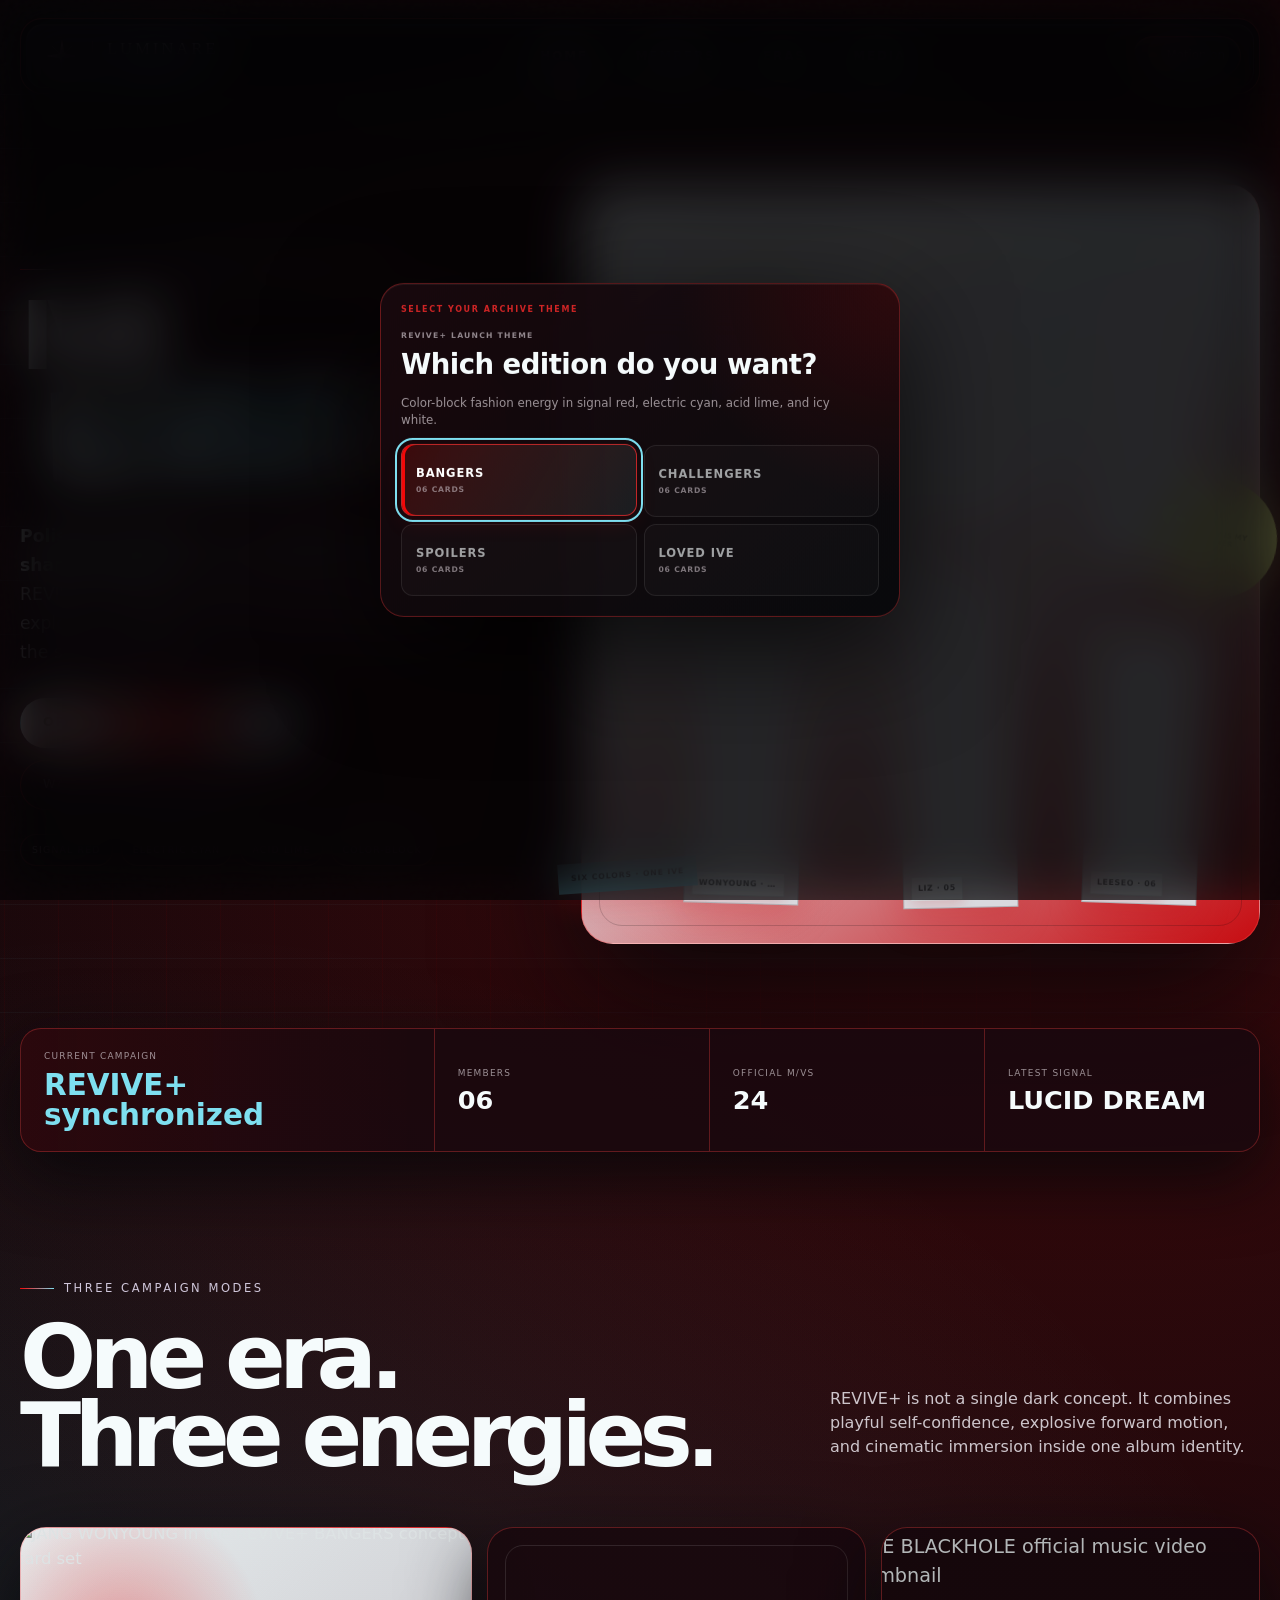
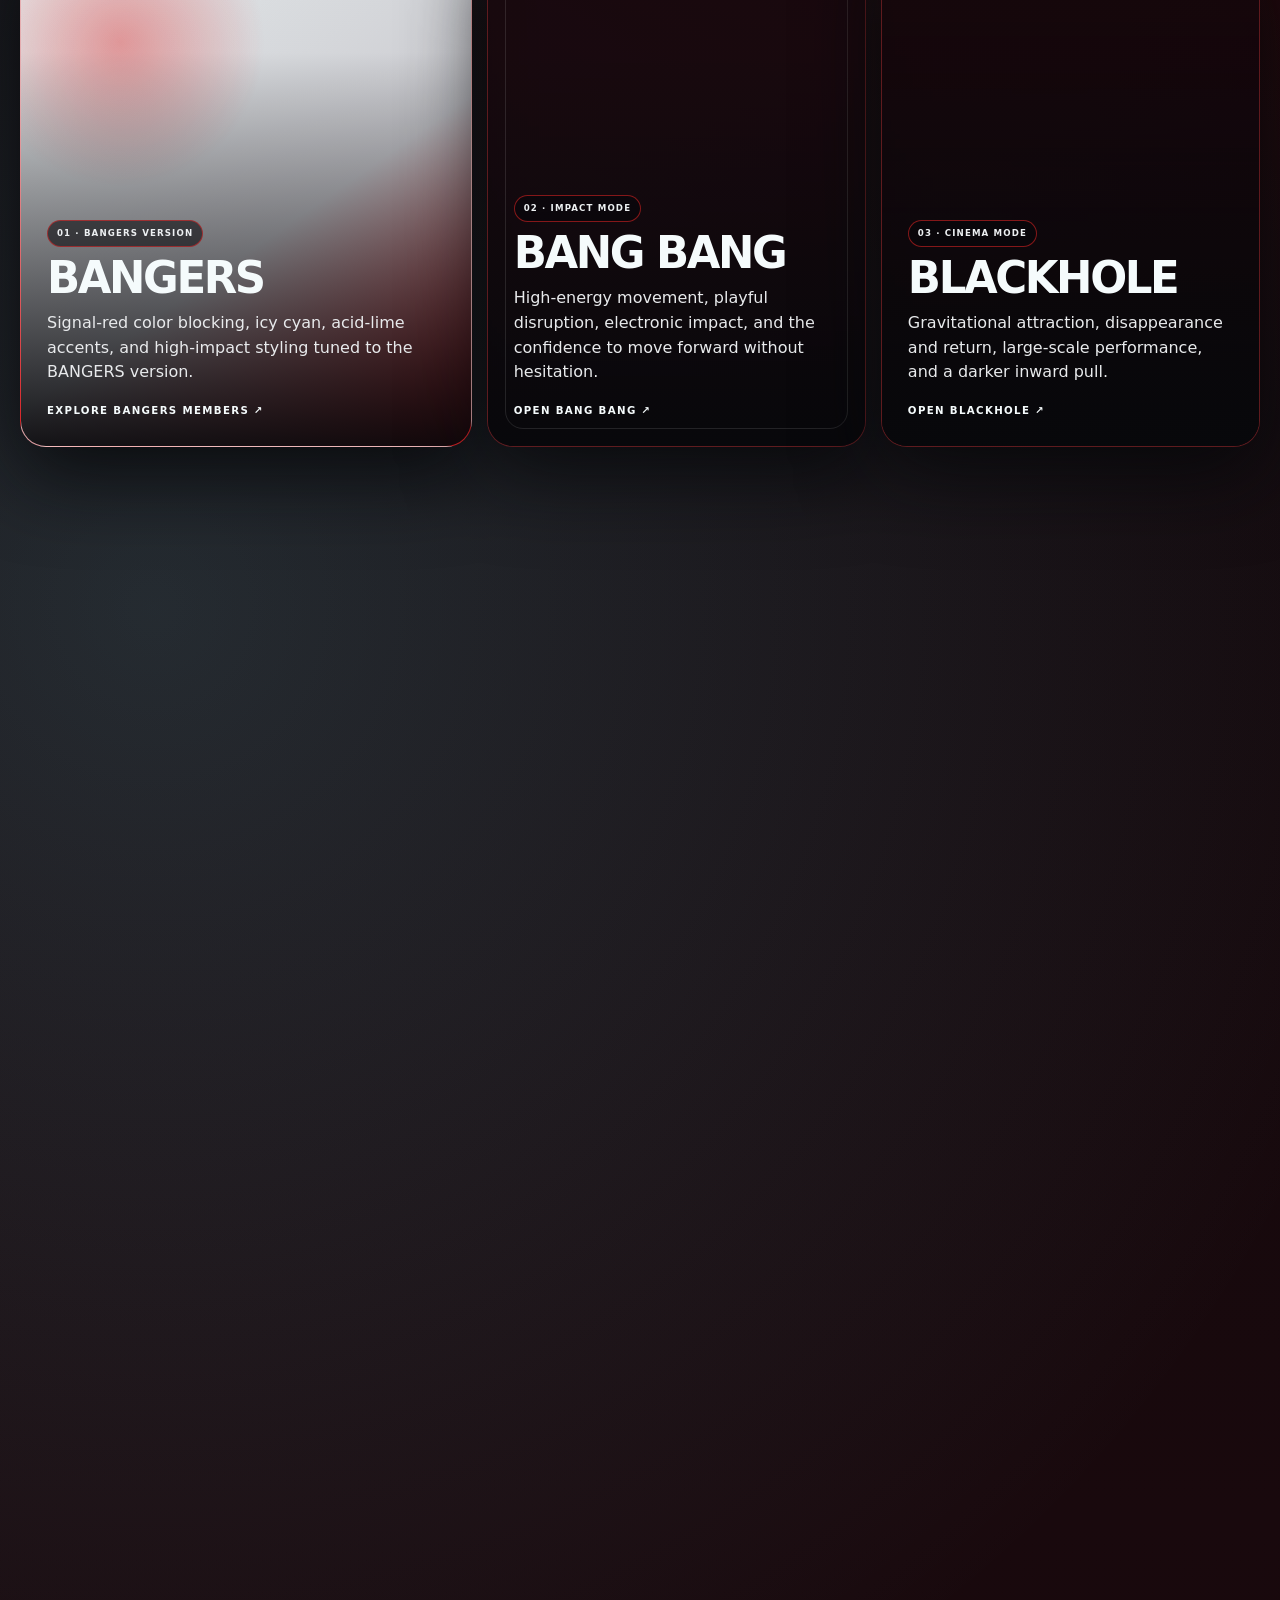
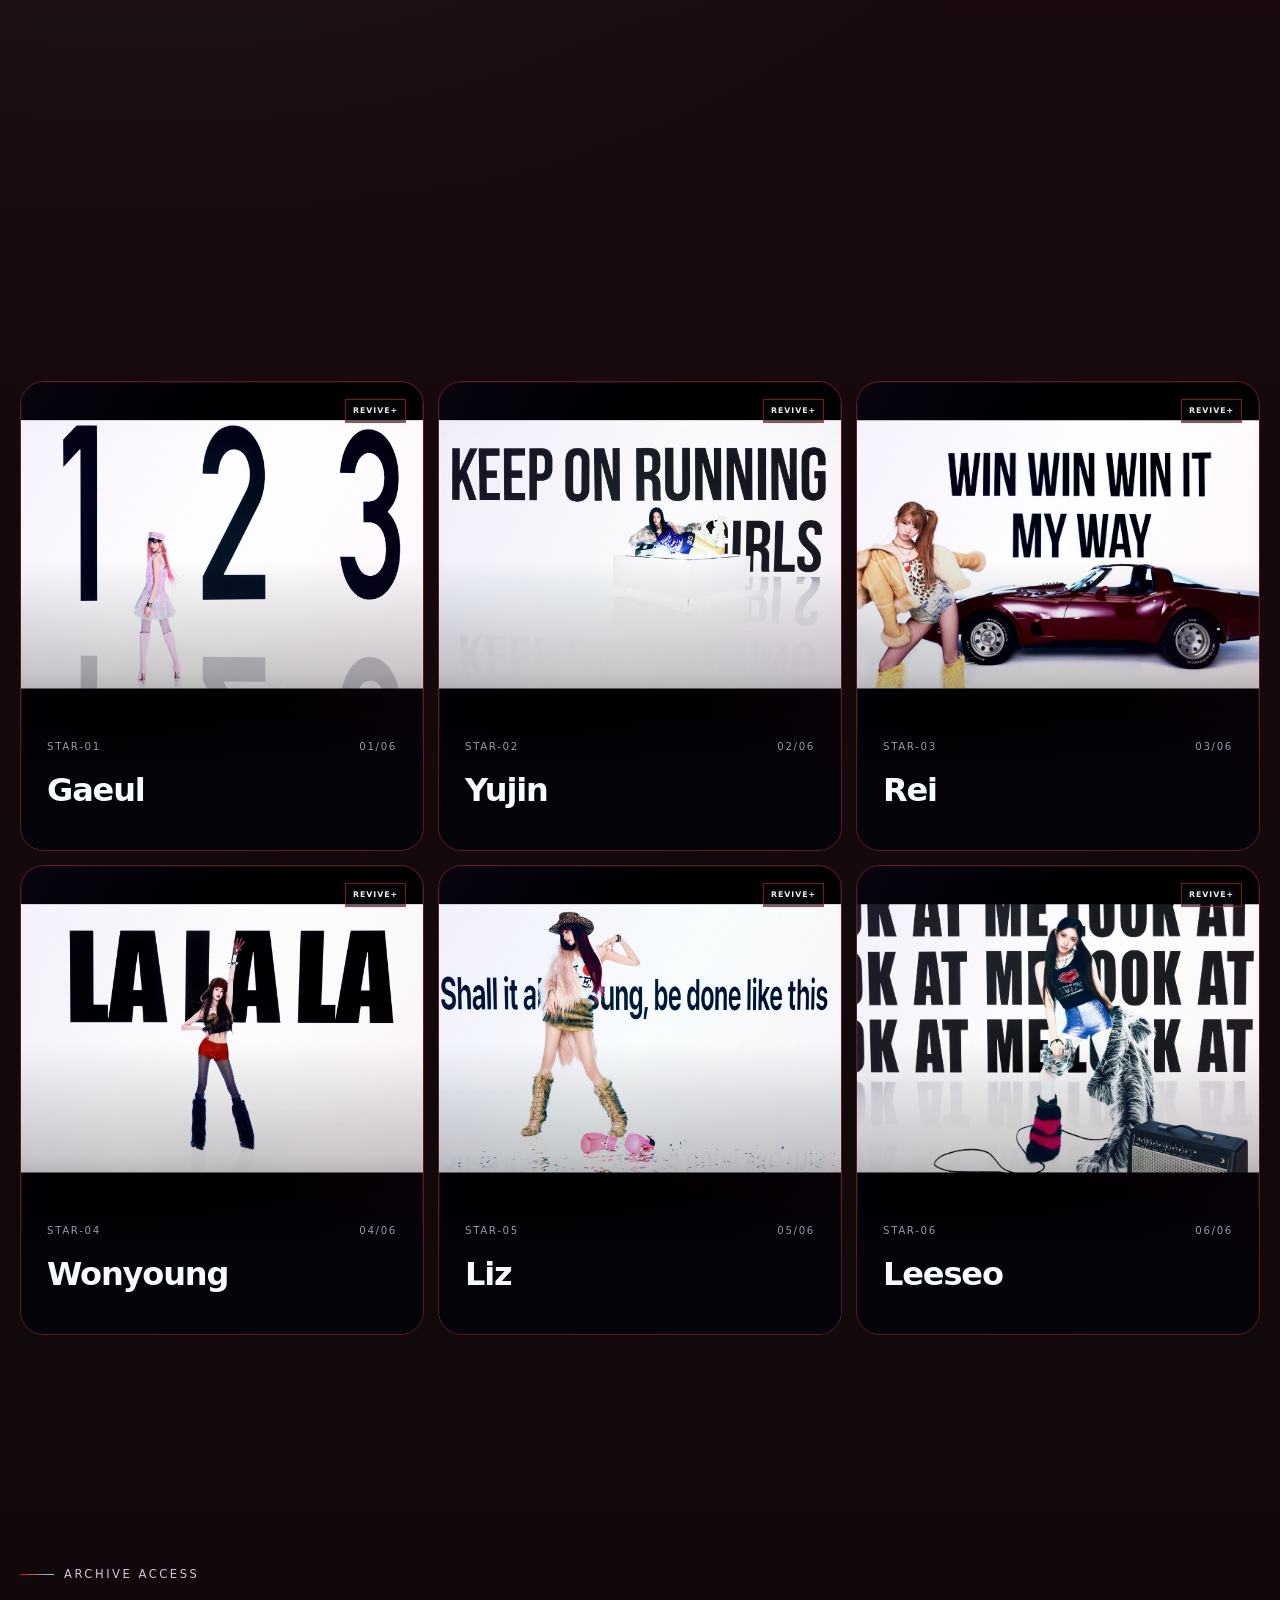
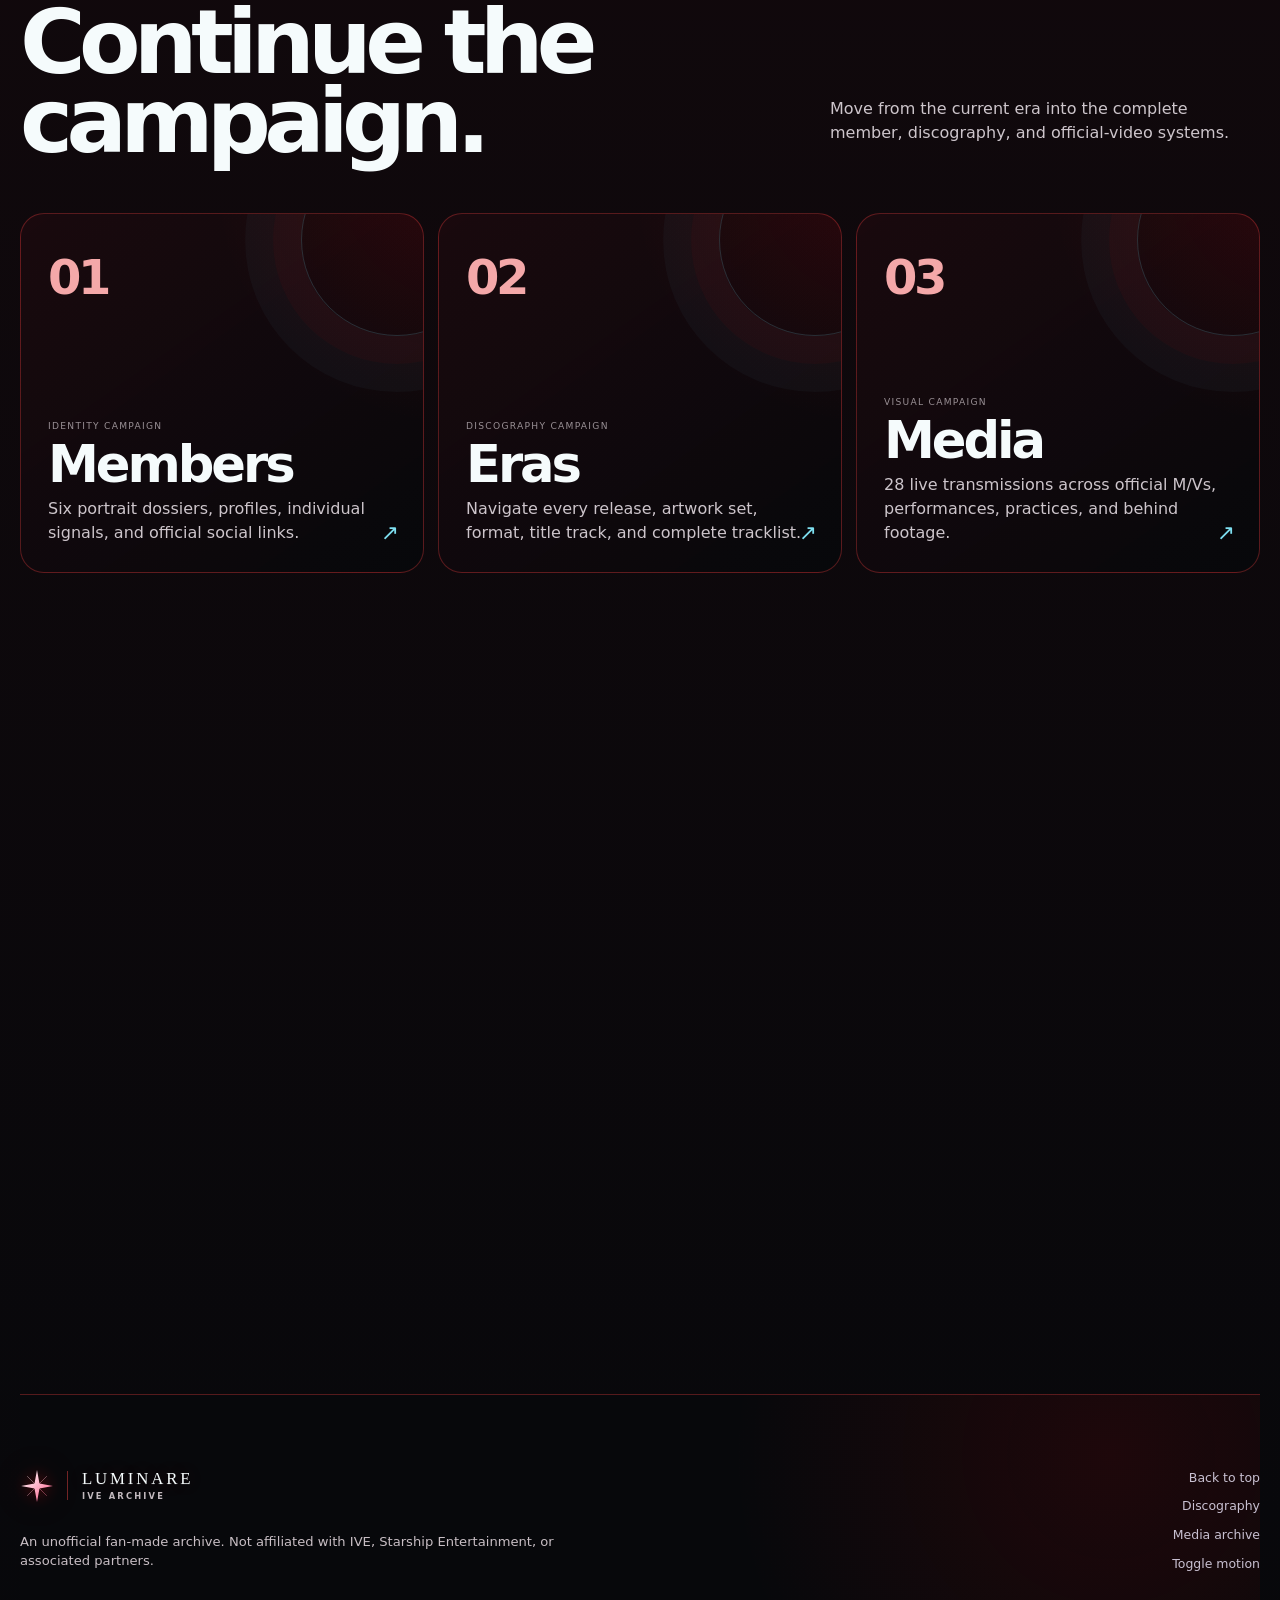
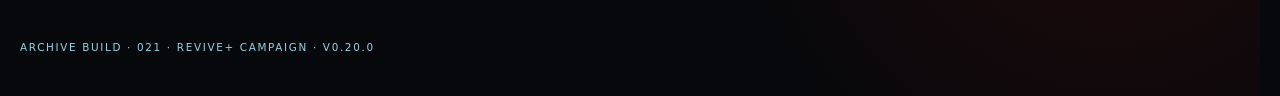
==== index.html @ 0cf473a7 "Align REVIVE+ member cardsets v56" ====
<!doctype html>
<html lang="en" data-page="index">
<head>
  <meta charset="UTF-8" />
  <meta name="viewport" content="width=device-width, initial-scale=1.0" />
  <meta name="description" content="LUMINARE · IVE Archive — a REVIVE+ inspired fan archive for IVE members, eras, discography, and official media." />
  <title>LUMINARE · IVE Archive · REVIVE+</title>
  <link rel="icon" type="image/svg+xml" href="assets/luminare-mark.svg" />
  <script src="album-theme-sync.js?v=coherent-member-cardsets-v56"></script>
  <script>
    (() => {
      const editions = new Set(['bangers', 'challengers', 'spoilers', 'loved-ive']);
      let launchRequired = true;
      try {
        launchRequired = sessionStorage.getItem('ive-cosmic-revive-launch-seen-cover-cards-v4') !== 'true'
|| !editions.has(localStorage.getItem('ive-cosmic-revive-member-set'));
      } catch {
        launchRequired = true;
      }
      if (launchRequired) document.documentElement.dataset.themeLaunchPending = 'true';
    })();
  </script>
  <link rel="stylesheet" href="revive-member-sets.css" />
  <script src="revive-member-sets.js?v=coherent-member-cardsets-v56" defer></script>
  <link rel="preload" as="image" href="assets/revive/member-cards/bangers/gaeul.jpg?v=coherent-member-cardsets-v56" fetchpriority="high" />
  <link rel="preload" as="image" href="assets/revive/member-cards/bangers/yujin.jpg?v=coherent-member-cardsets-v56" fetchpriority="high" />
  <link rel="preload" as="image" href="assets/revive/member-cards/bangers/rei.jpg?v=coherent-member-cardsets-v56" fetchpriority="high" />
  <link rel="preload" as="image" href="assets/revive/member-cards/bangers/wonyoung.jpg?v=coherent-member-cardsets-v56" fetchpriority="high" />
  <link rel="preload" as="image" href="assets/revive/member-cards/bangers/liz.jpg?v=coherent-member-cardsets-v56" fetchpriority="high" />
  <link rel="preload" as="image" href="assets/revive/member-cards/bangers/leeseo.jpg?v=coherent-member-cardsets-v56" fetchpriority="high" />
  <link rel="stylesheet" href="styles.css" />
  <link rel="stylesheet" href="member-cards.css" />
  <link rel="stylesheet" href="home-revive.css" />
  <link rel="stylesheet" href="home-campaign-board-fix.css" />
  <script src="script.js" defer></script>
  <script src="home-revive.js?v=coherent-member-cardsets-v56" defer></script>
  <link rel="stylesheet" href="header-editorial-glass.css" />
  <link rel="stylesheet" href="album-cover-theme.css" />
</head>
<body>
  <a class="skip-link" href="#main">Skip to content</a>
  <div class="noise" aria-hidden="true"></div>
  <div id="starfield" class="starfield" aria-hidden="true"></div>

  <header class="site-header" data-header>
    <a class="brand" href="index.html" aria-label="LUMINARE · IVE Archive home">
        <img class="brand-emblem" src="assets/luminare-mark.svg" alt="" width="34" height="34" />
        <span class="brand-lockup">
<span class="brand-mark">LUMINARE</span>
<span class="brand-sub">IVE Archive</span>
        </span>
      </a>

    <button class="menu-toggle" type="button" aria-expanded="false" aria-controls="site-nav" data-menu-toggle>
      <span></span><span></span>
      <span class="sr-only">Toggle navigation</span>
    </button>

    <nav id="site-nav" class="site-nav" aria-label="Primary navigation" data-nav>
      <a href="index.html" data-route="index">Home</a>
      <a href="members.html" data-route="members">Members</a>
      <a href="eras.html" data-route="eras">Eras</a>
      <a href="media.html" data-route="media">Media</a>
    </nav>

    <button class="motion-toggle" type="button" aria-pressed="false" data-motion-toggle>
      <span class="motion-dot" aria-hidden="true"></span>
      <span data-motion-label>Motion on</span>
    </button>
  </header>

  <main id="main">
    <section class="revive-campaign-hero section-shell" aria-labelledby="hero-title">
      <div class="revive-campaign-copy reveal">
        <p class="eyebrow"><span></span> REVIVE+ · Confidence campaign 2026</p>
        <h1 id="hero-title" class="revive-campaign-title">
          <span class="title-ive">IVE</span>
          <span class="title-revive">REVIVE+</span>
        </h1>
        <p class="revive-campaign-tagline">
          <strong>Polished confidence, six individual voices, one shared identity.</strong> The archive enters a brighter REVIVE+ coordinate where fashion-editorial energy, explosive movement, and cinematic gravity exist in the same campaign.
        </p>
        <div class="revive-campaign-actions">
          <a class="button button-primary" href="eras.html">Open REVIVE+ dossier <span aria-hidden="true">↗</span></a>
          <a class="button button-ghost" href="media.html">Watch current signals</a>
        </div>
        <div class="revive-campaign-tags" aria-label="REVIVE+ visual themes">
          <span>Y2K editorial</span>
          <span>Self-belief</span>
          <span>Six voices</span>
          <span>Me → Us</span>
        </div>
      </div>

      <div class="campaign-board reveal" data-campaign-board aria-label="REVIVE+ six-member campaign board">
        <div class="campaign-grid">
          <figure class="campaign-photo">
            <img src="assets/revive/member-cards/bangers/gaeul.jpg" alt="Gaeul in the REVIVE+ concept-photo set" loading="eager" decoding="async" fetchpriority="high" />
            <figcaption>Gaeul · 01</figcaption>
          </figure>
          <figure class="campaign-photo">
            <img src="assets/revive/member-cards/bangers/yujin.jpg" alt="Yujin in the REVIVE+ concept-photo set" loading="eager" decoding="async" fetchpriority="high" />
            <figcaption>Yujin · 02</figcaption>
          </figure>
          <figure class="campaign-photo">
            <img src="assets/revive/member-cards/bangers/rei.jpg" alt="Rei in the REVIVE+ concept-photo set" loading="eager" decoding="async" fetchpriority="high" />
            <figcaption>Rei · 03</figcaption>
          </figure>
          <figure class="campaign-photo">
            <img src="assets/revive/member-cards/bangers/wonyoung.jpg" alt="Wonyoung in the REVIVE+ concept-photo set" loading="eager" decoding="async" fetchpriority="high" />
            <figcaption>Wonyoung · 04</figcaption>
          </figure>
          <figure class="campaign-photo">
            <img src="assets/revive/member-cards/bangers/liz.jpg" alt="Liz in the REVIVE+ concept-photo set" loading="eager" decoding="async" fetchpriority="high" />
            <figcaption>Liz · 05</figcaption>
          </figure>
          <figure class="campaign-photo">
            <img src="assets/revive/member-cards/bangers/leeseo.jpg" alt="Leeseo in the REVIVE+ concept-photo set" loading="eager" decoding="async" fetchpriority="high" />
            <figcaption>Leeseo · 06</figcaption>
          </figure>
        </div>
        <span class="campaign-sticker campaign-sticker-power">Pretty is my power</span>
        <span class="campaign-sticker campaign-sticker-us">Six colors · One IVE</span>
        <span class="campaign-chrome-ring" aria-hidden="true"></span>
      </div>
    </section>

    <section class="revive-status-strip section-shell reveal" aria-label="Archive status">
      <div class="status-lead">
        <span>Current campaign</span>
        <strong>REVIVE+ synchronized</strong>
      </div>
      <div>
        <span>Members</span>
        <strong>06</strong>
      </div>
      <div>
        <span>Official M/Vs</span>
        <strong data-home-mv-count>24</strong>
      </div>
      <div>
        <span>Latest signal</span>
        <strong data-home-latest-signal>LUCID DREAM</strong>
      </div>
    </section>

    <section class="revive-home-section section-shell" aria-labelledby="concepts-title">
      <div class="revive-section-heading reveal">
        <div>
          <p class="eyebrow"><span></span> Three campaign modes</p>
          <h2 id="concepts-title">One era.<br />Three energies.</h2>
        </div>
        <p>REVIVE+ is not a single dark concept. It combines playful self-confidence, explosive forward motion, and cinematic immersion inside one album identity.</p>
      </div>

      <div class="concept-grid">
        <article class="concept-card concept-campaign reveal">
          <img src="assets/revive/member-cards/bangers/wonyoung.jpg" alt="REVIVE+ fashion-editorial concept portrait" loading="lazy" decoding="async" />
          <div class="concept-copy">
            <span>01 · Main campaign</span>
            <h3>Narcissistic Gurls</h3>
            <p>Glossy Y2K fashion, playful personality, bold accessories, flash photography, and confidence treated as an inner power.</p>
            <a href="members.html">Meet the six signals ↗</a>
          </div>
        </article>

        <article class="concept-card concept-bangers reveal">
          <img
            src="https://i.ytimg.com/vi/9qkpcLK422o/maxresdefault.jpg"
            alt="IVE BANG BANG official music video thumbnail"
            loading="lazy"
            decoding="async"
            data-youtube-thumb="9qkpcLK422o" />
          <div class="concept-copy">
            <span>02 · Impact mode</span>
            <h3>BANG BANG</h3>
            <p>High-energy movement, playful disruption, electronic impact, and the confidence to move forward without hesitation.</p>
            <a href="media.html">Open BANG BANG ↗</a>
          </div>
        </article>

        <article class="concept-card concept-blackhole reveal">
          <img
            src="https://i.ytimg.com/vi/1Lmy7qwmSMc/maxresdefault.jpg"
            alt="IVE BLACKHOLE official music video thumbnail"
            loading="lazy"
            decoding="async"
            data-youtube-thumb="1Lmy7qwmSMc" />
          <div class="concept-copy">
            <span>03 · Cinema mode</span>
            <h3>BLACKHOLE</h3>
            <p>Gravitational attraction, disappearance and return, large-scale performance, and a darker inward pull.</p>
            <a href="media.html">Open BLACKHOLE ↗</a>
          </div>
        </article>
      </div>
    </section>

    <section class="revive-home-section section-shell" aria-labelledby="story-title">
      <article class="revive-story reveal">
        <div class="revive-story-visual" aria-hidden="true">
          <span class="story-word story-word-me">ME</span>
          <span class="story-arrow"></span>
          <span class="story-word story-word-us">US</span>
        </div>
        <div class="revive-story-copy">
          <p class="eyebrow compact"><span></span> Album narrative</p>
          <h2 id="story-title">Confidence<br />becomes connection.</h2>
          <p>IVE’s signature self-belief remains the center of the archive, but REVIVE+ expands the frame. Six distinct members keep their individual color while the album shifts from personal identity toward collective momentum.</p>
          <div class="revive-story-points">
            <div><span>Core</span><strong>Self-confidence</strong></div>
            <div><span>Expansion</span><strong>Individual voices</strong></div>
            <div><span>Destination</span><strong>One shared IVE</strong></div>
          </div>
        </div>
      </article>
    </section>

    <section class="revive-home-section revive-members section-shell" aria-labelledby="members-title">
      <div class="revive-section-heading reveal">
        <div>
          <p class="eyebrow"><span></span> Six campaign identities</p>
          <h2 id="members-title">Different colors.<br />Same confidence.</h2>
        </div>
        <div class="section-side">
          <p>Each member carries a distinct tone inside the campaign, from styling and performance energy to solo-track identity.</p>
          <a class="text-link" href="members.html">Open member dossiers ↗</a>
        </div>
      </div>
      <div class="member-grid" data-member-grid></div>
    </section>

    <section class="revive-home-section revive-portals section-shell" aria-labelledby="portals-title">
      <div class="revive-section-heading reveal">
        <div>
          <p class="eyebrow"><span></span> Archive access</p>
          <h2 id="portals-title">Continue the campaign.</h2>
        </div>
        <p>Move from the current era into the complete member, discography, and official-video systems.</p>
      </div>

      <div class="revive-portal-grid">
        <a class="revive-portal-card reveal" href="members.html">
          <span class="revive-portal-number">01</span>
          <span class="revive-portal-label">Identity campaign</span>
          <h3>Members</h3>
          <p>Six portrait dossiers, profiles, individual signals, and official social links.</p>
          <span class="revive-portal-arrow" aria-hidden="true">↗</span>
        </a>

        <a class="revive-portal-card reveal" href="eras.html">
          <span class="revive-portal-number">02</span>
          <span class="revive-portal-label">Discography campaign</span>
          <h3>Eras</h3>
          <p>Navigate every release, artwork set, format, title track, and complete tracklist.</p>
          <span class="revive-portal-arrow" aria-hidden="true">↗</span>
        </a>

        <a class="revive-portal-card reveal" href="media.html">
          <span class="revive-portal-number">03</span>
          <span class="revive-portal-label">Visual campaign</span>
          <h3>Media</h3>
          <p><span data-home-media-count>28</span> live transmissions across official M/Vs, performances, practices, and behind footage.</p>
          <span class="revive-portal-arrow" aria-hidden="true">↗</span>
        </a>
      </div>
    </section>

    <section class="revive-closing section-shell reveal" aria-labelledby="closing-title">
      <p>REVIVE+ protocol · confidence is individual, impact is collective</p>
      <h2 id="closing-title">Six voices move forward<br /><span>as one IVE.</span></h2>
      <a class="button button-primary" href="eras.html">Enter the full archive</a>
    </section>
  </main>

  <footer class="site-footer section-shell">
    <div>
      <a class="brand footer-brand" href="index.html" aria-label="LUMINARE · IVE Archive home">
        <img class="brand-emblem" src="assets/luminare-mark.svg" alt="" width="34" height="34" />
        <span class="brand-lockup">
<span class="brand-mark">LUMINARE</span>
<span class="brand-sub">IVE Archive</span>
        </span>
      </a>
      <p>An unofficial fan-made archive. Not affiliated with IVE, Starship Entertainment, or associated partners.</p>
    </div>
    <div class="footer-links">
      <a href="#main">Back to top</a>
      <a href="eras.html">Discography</a>
      <a href="media.html">Media archive</a>
      <button type="button" data-motion-toggle-footer>Toggle motion</button>
    </div>
    <p class="footer-code">Archive build · 021 · REVIVE+ campaign · v0.20.0</p>
  </footer>
</body>
</html>
---- revive-member-sets.css ----
/* REVIVE+ multi-set member-card selector and album-version themes. */

html[data-member-set="bangers"] {
  --set-bg: #08070b;
  --set-bg-soft: #18090f;
  --set-panel: rgba(18, 9, 14, .82);
  --set-panel-strong: rgba(25, 9, 15, .95);
  --set-paper: #f4fcfe;
  --set-muted: #c9bdc8;
  --set-ink: #08070b;
  --set-accent: #fd0100;
  --set-accent-2: #79e5fd;
  --set-accent-3: #e5f183;
  --set-line: rgba(253, 1, 0, .24);
  --set-glow-a: rgba(253, 1, 0, .25);
  --set-glow-b: rgba(121, 229, 253, .16);
  --set-board-a: #f4fcfe;
  --set-board-b: #ded8eb;
  --set-board-c: #ca0009;
}

html[data-member-set="challengers"] {
  --set-bg: #07090a;
  --set-bg-soft: #071710;
  --set-panel: rgba(7, 18, 13, .82);
  --set-panel-strong: rgba(7, 24, 16, .95);
  --set-paper: #ecf7eb;
  --set-muted: #9fbdb1;
  --set-ink: #050806;
  --set-accent: #10e68a;
  --set-accent-2: #c7e3d9;
  --set-accent-3: #5db08f;
  --set-line: rgba(16, 230, 138, .24);
  --set-glow-a: rgba(16, 230, 138, .27);
  --set-glow-b: rgba(199, 227, 217, .12);
  --set-board-a: #ecf7eb;
  --set-board-b: #97c1b5;
  --set-board-c: #175c46;
}

html[data-member-set="spoilers"] {
  --set-bg: #090d14;
  --set-bg-soft: #111b28;
  --set-panel: rgba(11, 20, 31, .82);
  --set-panel-strong: rgba(12, 27, 43, .95);
  --set-paper: #e7eef1;
  --set-muted: #a5b5bd;
  --set-ink: #08111d;
  --set-accent: #3071b6;
  --set-accent-2: #9cd0db;
  --set-accent-3: #e7ef19;
  --set-line: rgba(48, 113, 182, .26);
  --set-glow-a: rgba(48, 113, 182, .25);
  --set-glow-b: rgba(156, 208, 219, .16);
  --set-board-a: #e7eef1;
  --set-board-b: #9cd0db;
  --set-board-c: #3071b6;
}

html[data-member-set="loved-ive"] {
  --set-bg: #0b1220;
  --set-bg-soft: #102742;
  --set-panel: rgba(11, 29, 48, .82);
  --set-panel-strong: rgba(10, 38, 64, .95);
  --set-paper: #f3f1ed;
  --set-muted: #a9bdcf;
  --set-ink: #09111c;
  --set-accent: #72aacc;
  --set-accent-2: #a3bdcf;
  --set-accent-3: #ccc3bb;
  --set-line: rgba(114, 170, 204, .26);
  --set-glow-a: rgba(38, 105, 163, .25);
  --set-glow-b: rgba(204, 195, 187, .13);
  --set-board-a: #e9eef1;
  --set-board-b: #a3bdcf;
  --set-board-c: #0a355e;
}

html[data-member-set] {
  --bg: var(--set-bg);
  --bg-soft: var(--set-bg-soft);
  --panel: var(--set-panel);
  --panel-strong: var(--set-panel-strong);
  --line: var(--set-line);
  --line-strong: color-mix(in srgb, var(--set-accent) 45%, transparent);
  --text: var(--set-paper);
  --muted: var(--set-muted);
  --violet: var(--set-accent);
  --pink: var(--set-accent-2);
  --blue: var(--set-accent-3);
  --success: var(--set-accent-3);
  background: var(--set-bg);
}

html[data-member-set] body {
  background:
    radial-gradient(circle at 84% 8%, var(--set-glow-a), transparent 25%),
    radial-gradient(circle at 12% 34%, var(--set-glow-b), transparent 29%),
    linear-gradient(180deg, var(--set-bg) 0%, var(--set-bg-soft) 48%, var(--set-bg) 100%);
}

html[data-member-set] ::selection {
  color: var(--set-ink);
  background: var(--set-accent);
}

html[data-member-set] .star {
  background: color-mix(in srgb, var(--set-accent) 42%, white);
}

html[data-member-set] .site-header {
  border-color: color-mix(in srgb, var(--set-accent) 20%, rgba(255,255,255,.08));
  background: color-mix(in srgb, var(--set-bg) 82%, transparent);
  box-shadow: 0 18px 68px color-mix(in srgb, var(--set-bg) 72%, transparent);
}

html[data-member-set] .site-nav a::after,
html[data-member-set] .eyebrow span:first-child {
  background: linear-gradient(90deg, var(--set-accent), var(--set-accent-2));
}

html[data-member-set] .motion-dot {
  background: var(--set-accent);
  box-shadow: 0 0 16px color-mix(in srgb, var(--set-accent) 72%, transparent);
}

html[data-member-set] .button-primary {
  color: var(--set-ink);
  background: linear-gradient(112deg, var(--set-paper), var(--set-accent) 54%, var(--set-accent-2));
  box-shadow: 0 15px 42px color-mix(in srgb, var(--set-accent) 22%, transparent);
}

html[data-member-set] .button-ghost,
html[data-member-set] .text-link {
  border-color: color-mix(in srgb, var(--set-accent) 34%, rgba(255,255,255,.1));
}

html[data-member-set] .member-card {
  border-color: color-mix(in srgb, var(--set-accent) 20%, rgba(255,255,255,.07));
  background:
    radial-gradient(circle at 76% 8%, color-mix(in srgb, var(--set-accent) 10%, transparent), transparent 34%),
    var(--set-panel);
}

html[data-member-set] .member-card:hover,
html[data-member-set] .member-card:focus-within {
  border-color: color-mix(in srgb, var(--set-accent) 54%, white 8%);
  box-shadow: 0 24px 70px color-mix(in srgb, var(--set-accent) 12%, rgba(0,0,0,.45));
}

.member-set-switcher {
  --member-set-accent: var(--set-accent, #ff8fc7);
  --member-set-secondary: var(--set-accent-2, #ffd3e7);
  position: relative;
  z-index: 3;
  display: grid;
  grid-template-columns: minmax(170px, .55fr) minmax(0, 1.45fr);
  gap: 10px 22px;
  align-items: center;
  margin: -20px 0 30px;
  padding: 18px 20px;
  overflow: hidden;
  border: 1px solid color-mix(in srgb, var(--member-set-accent) 25%, rgba(255,255,255,.08));
  border-radius: 20px;
  background:
    radial-gradient(circle at 8% 0%, color-mix(in srgb, var(--member-set-accent) 20%, transparent), transparent 36%),
    radial-gradient(circle at 94% 100%, color-mix(in srgb, var(--member-set-secondary) 10%, transparent), transparent 34%),
    color-mix(in srgb, var(--set-bg) 76%, transparent);
  box-shadow: 0 20px 60px rgba(0, 0, 0, .22);
  backdrop-filter: blur(18px) saturate(1.15);
}

.member-set-switcher::after {
  content: "04 THEMES · 24 CARDS";
  position: absolute;
  right: 16px;
  bottom: 10px;
  color: color-mix(in srgb, var(--member-set-accent) 25%, rgba(255,255,255,.18));
  font-size: .5rem;
  font-weight: 800;
  letter-spacing: .15em;
  pointer-events: none;
}

.member-set-switcher-copy {
  min-width: 0;
  display: flex;
  flex-direction: column;
  gap: 6px;
}

.member-set-switcher-copy > span {
  color: color-mix(in srgb, var(--set-muted) 70%, transparent);
  font-size: .52rem;
  font-weight: 750;
  letter-spacing: .16em;
  text-transform: uppercase;
}

.member-set-switcher-copy > strong {
  color: var(--set-paper, white);
  font-size: clamp(1rem, 2vw, 1.38rem);
  line-height: 1;
  letter-spacing: -.025em;
}

.member-set-options {
  min-width: 0;
  display: grid;
  grid-template-columns: repeat(4, minmax(0, 1fr));
  gap: 7px;
}

.member-set-options button {
  position: relative;
  min-width: 0;
  min-height: 38px;
  padding: 8px 9px 8px 24px;
  overflow: hidden;
  border: 1px solid rgba(255, 255, 255, .13);
  border-radius: 999px;
  color: color-mix(in srgb, var(--set-paper) 66%, transparent);
  background: rgba(255, 255, 255, .035);
  font: inherit;
  font-size: clamp(.48rem, .68vw, .58rem);
  font-weight: 800;
  letter-spacing: .09em;
  text-overflow: ellipsis;
  white-space: nowrap;
  cursor: pointer;
  transition: border-color .2s ease, color .2s ease, background .2s ease, transform .2s ease, box-shadow .2s ease;
}

.member-set-options button::before {
  content: "";
  position: absolute;
  left: 10px;
  top: 50%;
  width: 7px;
  height: 7px;
  border-radius: 50%;
  transform: translateY(-50%);
  background: var(--option-a, #ff8fc7);
  box-shadow: 0 0 10px color-mix(in srgb, var(--option-a, #ff8fc7) 65%, transparent);
}

.member-set-options button[data-member-set="bangers"] { --option-a: #fd0100; --option-b: #79e5fd; }
.member-set-options button[data-member-set="challengers"] { --option-a: #10e68a; --option-b: #c7e3d9; }
.member-set-options button[data-member-set="spoilers"] { --option-a: #3071b6; --option-b: #9cd0db; }
.member-set-options button[data-member-set="loved-ive"] { --option-a: #72aacc; --option-b: #a3bdcf; }

.member-set-options button:hover,
.member-set-options button:focus-visible {
  border-color: color-mix(in srgb, var(--option-a) 62%, white 10%);
  color: white;
  transform: translateY(-1px);
}

.member-set-options button[aria-pressed="true"] {
  border-color: color-mix(in srgb, var(--option-a) 64%, white 16%);
  color: var(--set-ink, #130a11);
  background: linear-gradient(112deg, var(--set-paper, #fff7fb), var(--option-a) 62%, var(--option-b));
  box-shadow: 0 8px 24px color-mix(in srgb, var(--option-a) 27%, transparent);
}

.member-set-options button[aria-pressed="true"]::before {
  background: var(--set-ink, #130a11);
  box-shadow: none;
}

.member-set-switcher > p {
  grid-column: 2;
  min-width: 0;
  margin: 0 90px 0 2px;
  color: color-mix(in srgb, var(--set-muted) 72%, transparent);
  font-size: .68rem;
  line-height: 1.45;
}

.member-card .member-art,
html[data-page="members"] .dossier-panel .dossier-visual::before {
  transition: background-image .2s linear, filter .3s ease, opacity .3s ease;
}

html[data-page="index"][data-member-set] {
  --rv-ink: var(--set-ink);
  --rv-paper: var(--set-paper);
  --rv-pink: var(--set-accent);
  --rv-hot: var(--set-accent);
  --rv-lilac: var(--set-accent-2);
  --rv-cyan: var(--set-accent-3);
  --rv-yellow: var(--set-accent-2);
  --rv-chrome: color-mix(in srgb, var(--set-paper) 84%, var(--set-accent));
  --rv-line: var(--set-line);
  background: var(--set-bg);
}

html[data-page="index"][data-member-set] body {
  background:
    radial-gradient(circle at 86% 8%, var(--set-glow-a), transparent 22%),
    radial-gradient(circle at 12% 31%, var(--set-glow-b), transparent 25%),
    linear-gradient(180deg, var(--set-bg) 0%, var(--set-bg-soft) 44%, var(--set-bg) 100%);
}

html[data-page="index"][data-member-set] .revive-campaign-hero::before {
  background:
    radial-gradient(circle at 75% 44%, var(--set-glow-a), transparent 19%),
    radial-gradient(circle at 72% 38%, var(--set-glow-b), transparent 32%),
    linear-gradient(90deg, rgba(255,255,255,.025) 1px, transparent 1px),
    linear-gradient(rgba(255,255,255,.025) 1px, transparent 1px);
  background-size: auto, auto, 54px 54px, 54px 54px;
}

html[data-page="index"][data-member-set] .revive-campaign-title .title-revive {
  color: var(--set-ink);
  background: linear-gradient(105deg, var(--set-paper), color-mix(in srgb, var(--set-accent) 72%, white) 52%, var(--set-accent-2));
  box-shadow: 9px 9px 0 color-mix(in srgb, var(--set-accent) 25%, transparent);
}

html[data-page="index"][data-member-set] .revive-campaign-actions .button-primary,
html[data-page="index"][data-member-set] .revive-closing .button-primary {
  color: var(--set-ink);
  background: linear-gradient(112deg, var(--set-paper), var(--set-accent) 52%, var(--set-accent-2));
  box-shadow: 0 16px 44px color-mix(in srgb, var(--set-accent) 22%, transparent);
}

html[data-page="index"][data-member-set] .campaign-board {
  border-color: color-mix(in srgb, var(--set-accent) 26%, white 8%);
  background:
    radial-gradient(circle at 77% 18%, color-mix(in srgb, var(--set-accent-3) 34%, transparent), transparent 20%),
    radial-gradient(circle at 18% 78%, color-mix(in srgb, var(--set-accent) 32%, transparent), transparent 24%),
    linear-gradient(145deg, var(--set-board-a) 0%, var(--set-board-b) 48%, var(--set-board-c) 100%);
  box-shadow: 0 48px 130px color-mix(in srgb, var(--set-accent) 12%, rgba(0,0,0,.56));
}

html[data-page="index"][data-member-set] .campaign-board::after {
  content: attr(data-theme-label);
}

html[data-page="index"][data-member-set] .campaign-photo {
  border-color: color-mix(in srgb, var(--set-ink) 20%, transparent);
  background: color-mix(in srgb, var(--set-board-a) 78%, var(--set-board-b));
  box-shadow: 0 15px 34px color-mix(in srgb, var(--set-ink) 20%, transparent);
}

html[data-page="index"][data-member-set] .campaign-photo figcaption {
  color: var(--set-ink);
  background: color-mix(in srgb, var(--set-paper) 88%, transparent);
}

html[data-page="index"][data-member-set] .campaign-sticker {
  border-color: color-mix(in srgb, var(--set-accent) 45%, white 18%);
  box-shadow: 0 10px 28px color-mix(in srgb, var(--set-accent) 15%, transparent);
}

html[data-page="index"][data-member-set] .revive-status-strip,
html[data-page="index"][data-member-set] .revive-story,
html[data-page="index"][data-member-set] .concept-card,
html[data-page="index"][data-member-set] .revive-portal-card,
html[data-page="index"][data-member-set] .revive-closing {
  border-color: color-mix(in srgb, var(--set-accent) 18%, rgba(255,255,255,.08));
}

html[data-page="index"][data-member-set] .revive-status-strip,
html[data-page="index"][data-member-set] .revive-story,
html[data-page="index"][data-member-set] .revive-portal-card {
  background:
    radial-gradient(circle at 100% 0%, color-mix(in srgb, var(--set-accent) 8%, transparent), transparent 35%),
    color-mix(in srgb, var(--set-panel) 82%, transparent);
}

html[data-page="index"][data-member-set] .revive-portal-card:hover,
html[data-page="index"][data-member-set] .revive-portal-card:focus-visible {
  border-color: color-mix(in srgb, var(--set-accent) 50%, white 8%);
  box-shadow: 0 24px 64px color-mix(in srgb, var(--set-accent) 11%, rgba(0,0,0,.4));
}

html[data-page="members"] .member-set-switcher {
  margin-top: -18px;
}

html[data-page="members"] .section-heading > p strong {
  color: var(--set-paper, white);
  font-weight: 750;
}

html[data-page="members"][data-member-set] .dossier-panel {
  border-color: color-mix(in srgb, var(--set-accent) 21%, rgba(255,255,255,.07));
  background:
    radial-gradient(circle at 38% 34%, color-mix(in srgb, var(--set-accent) 12%, transparent), transparent 34%),
    linear-gradient(145deg, var(--set-panel-strong), color-mix(in srgb, var(--set-bg) 96%, black));
}

html[data-page="members"][data-member-set] .dossier-panel .dossier-visual {
  background:
    radial-gradient(circle at 46% 25%, color-mix(in srgb, var(--set-accent) 18%, transparent), transparent 38%),
    linear-gradient(180deg, var(--set-panel-strong), var(--set-bg));
  box-shadow:
    0 28px 72px rgba(0, 0, 0, .38),
    inset 0 0 0 1px color-mix(in srgb, var(--set-accent) 12%, rgba(255,255,255,.04));
}

html[data-page="members"][data-member-set] .dossier-panel .dossier-visual::before {
  background-color: var(--set-bg);
  box-shadow:
    0 22px 50px rgba(0, 0, 0, .34),
    0 0 38px color-mix(in srgb, var(--set-accent) 12%, transparent);
}

html[data-page="members"][data-member-set] .dossier-panel .dossier-visual::after {
  background:
    linear-gradient(180deg, transparent 58%, color-mix(in srgb, var(--set-bg) 10%, transparent) 72%, color-mix(in srgb, var(--set-bg) 78%, transparent) 100%),
    linear-gradient(120deg, rgba(255, 255, 255, .025), transparent 45%, color-mix(in srgb, var(--set-accent) 8%, transparent));
}

html[data-page="members"][data-member-set] .dossier-panel .dossier-visual > span::before {
  background: linear-gradient(90deg, var(--set-accent), transparent);
}

html[data-page="members"][data-member-set] .dossier-panel .dossier-copy {
  background:
    linear-gradient(90deg, color-mix(in srgb, var(--set-bg) 96%, transparent), color-mix(in srgb, var(--set-panel) 82%, transparent) 32%, color-mix(in srgb, var(--set-bg) 24%, transparent) 100%);
}

html[data-page="members"][data-member-set] .dossier-button[aria-pressed="true"] {
  border-color: color-mix(in srgb, var(--set-accent) 48%, white 8%);
  background: linear-gradient(112deg, color-mix(in srgb, var(--set-accent) 16%, transparent), rgba(255,255,255,.04));
  box-shadow: 0 12px 34px color-mix(in srgb, var(--set-accent) 11%, transparent);
}

@media (max-width: 900px) {
  .member-set-switcher {
    grid-template-columns: 1fr;
    gap: 12px;
    margin-top: -8px;
  }

  .member-set-switcher > p {
    grid-column: 1;
    margin-right: 92px;
  }
}

@media (max-width: 760px) {
  html[data-page="members"][data-member-set] .dossier-panel .dossier-copy {
    background: linear-gradient(180deg, color-mix(in srgb, var(--set-bg) 97%, transparent), color-mix(in srgb, var(--set-panel) 84%, transparent));
  }
}

@media (max-width: 640px) {
  .member-set-switcher {
    padding: 16px;
    border-radius: 17px;
  }

  .member-set-options {
    grid-template-columns: repeat(2, minmax(0, 1fr));
  }

  .member-set-options button {
    min-height: 36px;
    font-size: .5rem;
  }

  .member-set-switcher > p {
    margin-right: 0;
    padding-right: 0;
  }

  .member-set-switcher::after {
    display: none;
  }
}

/* SWITCHER REDESIGN v0.12.0 START */
.member-set-switcher.member-set-switcher-top {
  width: min(calc(100% - 32px), 1280px) !important;
  margin: 10px auto 0 !important;
  grid-template-columns: minmax(150px, .46fr) minmax(430px, 1.45fr) minmax(210px, .7fr);
  gap: 12px;
  align-items: center;
  padding: 9px 11px;
  border-color: color-mix(in srgb, var(--member-set-accent) 17%, rgba(255,255,255,.08));
  border-radius: 16px;
  background: linear-gradient(112deg, color-mix(in srgb, var(--set-bg) 89%, transparent), color-mix(in srgb, var(--set-panel) 86%, transparent));
  box-shadow: 0 10px 30px rgba(0, 0, 0, .18), inset 0 1px 0 rgba(255, 255, 255, .025);
  backdrop-filter: blur(20px) saturate(1.08);
}
.member-set-switcher.member-set-switcher-top::before {
  content: "";
  position: absolute;
  left: 0;
  top: 13px;
  bottom: 13px;
  width: 2px;
  border-radius: 999px;
  background: linear-gradient(180deg, var(--member-set-accent), var(--member-set-secondary));
  box-shadow: 0 0 18px color-mix(in srgb, var(--member-set-accent) 30%, transparent);
}
.member-set-switcher.member-set-switcher-top::after { display: none; }
.member-set-switcher.member-set-switcher-top .member-set-switcher-copy { gap: 2px; padding-left: 10px; }
.member-set-switcher.member-set-switcher-top .member-set-switcher-copy > span {
  color: color-mix(in srgb, var(--set-muted) 72%, transparent);
  font-size: .46rem;
  letter-spacing: .18em;
}
.member-set-switcher.member-set-switcher-top .member-set-switcher-copy > strong {
  font-size: clamp(.86rem, 1.35vw, 1.02rem);
  letter-spacing: .045em;
  text-transform: uppercase;
}
.member-set-switcher.member-set-switcher-top .member-set-options {
  gap: 4px;
  padding: 3px;
  border: 1px solid rgba(255, 255, 255, .065);
  border-radius: 12px;
  background: rgba(255, 255, 255, .022);
}
.member-set-switcher.member-set-switcher-top .member-set-options button {
  min-height: 34px;
  padding: 7px 9px 7px 24px;
  border-color: transparent;
  border-radius: 9px;
  color: color-mix(in srgb, var(--set-paper) 54%, transparent);
  background: transparent;
  font-size: clamp(.48rem, .62vw, .56rem);
  letter-spacing: .085em;
  box-shadow: none;
  transition: color .18s ease, background .18s ease, box-shadow .18s ease;
}
.member-set-switcher.member-set-switcher-top .member-set-options button::before {
  left: 9px;
  width: 6px;
  height: 6px;
  box-shadow: 0 0 8px color-mix(in srgb, var(--option-a) 52%, transparent);
}
.member-set-switcher.member-set-switcher-top .member-set-options button:hover,
.member-set-switcher.member-set-switcher-top .member-set-options button:focus-visible {
  border-color: transparent;
  color: var(--set-paper);
  background: rgba(255, 255, 255, .045);
  transform: none;
}
.member-set-switcher.member-set-switcher-top .member-set-options button[aria-pressed="true"] {
  border-color: color-mix(in srgb, var(--option-a) 32%, rgba(255,255,255,.07));
  color: var(--set-paper);
  background: linear-gradient(90deg, color-mix(in srgb, var(--option-a) 18%, transparent), color-mix(in srgb, var(--option-b) 8%, transparent));
  box-shadow: inset 0 -2px 0 color-mix(in srgb, var(--option-a) 84%, white 8%), 0 0 18px color-mix(in srgb, var(--option-a) 10%, transparent);
}
.member-set-switcher.member-set-switcher-top .member-set-options button[aria-pressed="true"]::before {
  background: var(--option-a);
  box-shadow: 0 0 10px color-mix(in srgb, var(--option-a) 66%, transparent);
}
.member-set-switcher.member-set-switcher-top > p {
  grid-column: 3;
  margin: 0;
  padding-left: 14px;
  border-left: 1px solid rgba(255, 255, 255, .075);
  color: color-mix(in srgb, var(--set-muted) 68%, transparent);
  font-size: .6rem;
  line-height: 1.38;
}
html[data-page="members"] .member-set-switcher.member-set-switcher-top { margin-top: 10px !important; }
@media (max-width: 1080px) {
  .member-set-switcher.member-set-switcher-top { grid-template-columns: minmax(145px, .42fr) minmax(0, 1.58fr); }
  .member-set-switcher.member-set-switcher-top > p { display: none; }
}
@media (max-width: 760px) {
  .member-set-switcher.member-set-switcher-top { grid-template-columns: 1fr; gap: 8px; padding: 10px; }
  .member-set-switcher.member-set-switcher-top .member-set-switcher-copy {
    flex-direction: row;
    align-items: baseline;
    justify-content: space-between;
    gap: 12px;
    padding: 0 2px 0 8px;
  }
  .member-set-switcher.member-set-switcher-top .member-set-switcher-copy > strong { font-size: .82rem; }
}
@media (max-width: 560px) {
  .member-set-switcher.member-set-switcher-top {
    width: min(calc(100% - 20px), 1280px) !important;
    margin-top: 8px !important;
    border-radius: 14px;
  }
  .member-set-switcher.member-set-switcher-top .member-set-options { grid-template-columns: repeat(2, minmax(0, 1fr)); }
  .member-set-switcher.member-set-switcher-top .member-set-options button { min-height: 33px; }
}
/* SWITCHER REDESIGN v0.12.0 END */

/* VERSION POPUP v0.13.0 START */
.member-set-switcher-popup {
  --popup-accent: var(--set-accent, #ff8fc7);
  --popup-secondary: var(--set-accent-2, #ffd3e7);
  position: fixed;
  right: max(16px, env(safe-area-inset-right));
  bottom: max(16px, env(safe-area-inset-bottom));
  z-index: 160;
  width: min(360px, calc(100vw - 32px));
  pointer-events: none;
}

.member-set-dock {
  pointer-events: auto;
  width: max-content;
  max-width: 100%;
  min-height: 46px;
  margin-left: auto;
  padding: 0 14px 0 12px;
  display: grid;
  grid-template-columns: 8px auto auto auto;
  align-items: center;
  gap: 9px;
  border: 1px solid color-mix(in srgb, var(--popup-accent) 24%, rgba(255,255,255,.09));
  border-radius: 999px;
  color: var(--set-paper, white);
  background:
    linear-gradient(110deg, color-mix(in srgb, var(--set-bg) 88%, transparent), color-mix(in srgb, var(--set-panel-strong) 88%, transparent));
  box-shadow: 0 14px 38px rgba(0, 0, 0, .34), inset 0 1px 0 rgba(255,255,255,.04);
  backdrop-filter: blur(22px) saturate(1.15);
  cursor: pointer;
}

.member-set-dock:hover,
.member-set-dock:focus-visible,
.member-set-switcher-popup[data-open="true"] .member-set-dock {
  border-color: color-mix(in srgb, var(--popup-accent) 52%, white 8%);
  box-shadow: 0 16px 46px rgba(0, 0, 0, .4), 0 0 24px color-mix(in srgb, var(--popup-accent) 10%, transparent);
}

.member-set-dock-dot {
  width: 7px;
  height: 7px;
  border-radius: 50%;
  background: var(--popup-accent);
  box-shadow: 0 0 12px color-mix(in srgb, var(--popup-accent) 72%, transparent);
}

.member-set-dock-label,
.member-set-dock-action {
  font-size: .52rem;
  font-weight: 750;
  letter-spacing: .13em;
  text-transform: uppercase;
}

.member-set-dock-label { color: color-mix(in srgb, var(--set-muted) 72%, transparent); }
.member-set-dock strong { font-size: .68rem; letter-spacing: .08em; }
.member-set-dock-action { color: color-mix(in srgb, var(--popup-accent) 72%, white 10%); }

.member-set-popover {
  pointer-events: auto;
  position: absolute;
  right: 0;
  bottom: calc(100% + 10px);
  width: 100%;
  padding: 14px;
  border: 1px solid color-mix(in srgb, var(--popup-accent) 26%, rgba(255,255,255,.09));
  border-radius: 19px;
  color: var(--set-paper, white);
  background:
    radial-gradient(circle at 100% 0%, color-mix(in srgb, var(--popup-accent) 13%, transparent), transparent 36%),
    linear-gradient(145deg, color-mix(in srgb, var(--set-panel-strong) 96%, transparent), color-mix(in srgb, var(--set-bg) 94%, transparent));
  box-shadow: 0 24px 74px rgba(0,0,0,.5), inset 0 1px 0 rgba(255,255,255,.04);
  backdrop-filter: blur(26px) saturate(1.18);
  opacity: 0;
  visibility: hidden;
  transform: translateY(10px) scale(.975);
  transform-origin: right bottom;
  transition: opacity .2s ease, transform .2s ease, visibility .2s ease;
}

.member-set-switcher-popup[data-open="true"] .member-set-popover {
  opacity: 1;
  visibility: visible;
  transform: translateY(0) scale(1);
}

.member-set-popover-head {
  display: flex;
  align-items: center;
  justify-content: space-between;
  gap: 16px;
  margin-bottom: 10px;
}

.member-set-popover-head > div {
  display: flex;
  flex-direction: column;
  gap: 2px;
}

.member-set-popover-head span {
  color: color-mix(in srgb, var(--set-muted) 70%, transparent);
  font-size: .48rem;
  font-weight: 750;
  letter-spacing: .16em;
  text-transform: uppercase;
}

.member-set-popover-head strong {
  font-size: 1rem;
  letter-spacing: -.02em;
}

.member-set-close {
  width: 30px;
  height: 30px;
  display: grid;
  place-items: center;
  border: 1px solid rgba(255,255,255,.09);
  border-radius: 50%;
  color: color-mix(in srgb, var(--set-paper) 68%, transparent);
  background: rgba(255,255,255,.035);
  font-size: 1rem;
  line-height: 1;
  cursor: pointer;
}

.member-set-close:hover,
.member-set-close:focus-visible {
  color: white;
  border-color: color-mix(in srgb, var(--popup-accent) 52%, white 8%);
}

.member-set-popover > p {
  margin: 0 0 12px;
  color: color-mix(in srgb, var(--set-muted) 76%, transparent);
  font-size: .68rem;
  line-height: 1.45;
}

.member-set-switcher-popup .member-set-options {
  display: grid;
  grid-template-columns: repeat(2, minmax(0, 1fr));
  gap: 7px;
}

.member-set-switcher-popup .member-set-options button {
  min-height: 52px;
  padding: 10px 11px;
  display: flex;
  flex-direction: column;
  align-items: flex-start;
  justify-content: center;
  gap: 2px;
  border: 1px solid rgba(255,255,255,.085);
  border-radius: 12px;
  color: color-mix(in srgb, var(--set-paper) 62%, transparent);
  background: rgba(255,255,255,.025);
  cursor: pointer;
  text-align: left;
  transition: border-color .18s ease, background .18s ease, color .18s ease, transform .18s ease;
}

.member-set-switcher-popup .member-set-options button::before { display: none; }
.member-set-switcher-popup .member-set-options button span { font-size: .63rem; font-weight: 850; letter-spacing: .08em; }
.member-set-switcher-popup .member-set-options button small { color: color-mix(in srgb, var(--set-muted) 60%, transparent); font-size: .48rem; letter-spacing: .1em; text-transform: uppercase; }

.member-set-switcher-popup .member-set-options button:hover,
.member-set-switcher-popup .member-set-options button:focus-visible {
  color: white;
  border-color: color-mix(in srgb, var(--option-a) 48%, white 8%);
  background: color-mix(in srgb, var(--option-a) 8%, rgba(255,255,255,.025));
  transform: translateY(-1px);
}

.member-set-switcher-popup .member-set-options button[aria-pressed="true"] {
  color: white;
  border-color: color-mix(in srgb, var(--option-a) 62%, white 12%);
  background:
    linear-gradient(120deg, color-mix(in srgb, var(--option-a) 18%, transparent), color-mix(in srgb, var(--option-b) 9%, transparent));
  box-shadow: inset 3px 0 0 var(--option-a), 0 8px 22px color-mix(in srgb, var(--option-a) 9%, transparent);
}

@media (max-width: 640px) {
  .member-set-switcher-popup {
    left: max(10px, env(safe-area-inset-left));
    right: max(10px, env(safe-area-inset-right));
    bottom: max(10px, env(safe-area-inset-bottom));
    width: auto;
  }

  .member-set-dock {
    width: 100%;
    grid-template-columns: 8px auto 1fr auto;
  }

  .member-set-dock strong { justify-self: start; }
  .member-set-popover { width: 100%; transform-origin: center bottom; }
}

@media (prefers-reduced-motion: reduce) {
  .member-set-popover,
  .member-set-switcher-popup .member-set-options button {
    transition: none;
  }
}
/* VERSION POPUP v0.13.0 END */

/* LAUNCH MODAL v0.14.0 START */
.member-set-launch-backdrop {
  position: fixed;
  inset: 0;
  z-index: 0;
  background: rgba(3, 2, 7, .7);
  backdrop-filter: blur(12px) saturate(.86);
  opacity: 0;
  visibility: hidden;
  pointer-events: none;
  transition: opacity .22s ease, visibility .22s ease;
}

.member-set-switcher-popup[data-launch="true"] .member-set-launch-backdrop {
  opacity: 1;
  visibility: visible;
  pointer-events: auto;
}

.member-set-switcher-popup[data-launch="true"] .member-set-dock {
  opacity: 0;
  visibility: hidden;
  pointer-events: none;
}

.member-set-switcher-popup[data-launch="true"] .member-set-popover {
  position: fixed;
  z-index: 2;
  left: 50%;
  right: auto;
  top: 50%;
  bottom: auto;
  width: min(520px, calc(100vw - 32px));
  padding: 20px;
  border-radius: 24px;
  opacity: 1;
  visibility: visible;
  transform: translate(-50%, -50%) scale(1);
  transform-origin: center;
}

.member-set-switcher-popup[data-launch="true"] .member-set-popover::before {
  content: "SELECT YOUR ARCHIVE THEME";
  display: block;
  margin-bottom: 14px;
  color: color-mix(in srgb, var(--popup-accent) 72%, white 12%);
  font-size: .5rem;
  font-weight: 850;
  letter-spacing: .2em;
}

.member-set-switcher-popup[data-launch="true"] .member-set-popover-head strong {
  font-size: clamp(1.28rem, 3vw, 1.72rem);
}

.member-set-switcher-popup[data-launch="true"] .member-set-popover > p {
  max-width: 440px;
  margin-bottom: 16px;
  font-size: .74rem;
}

.member-set-switcher-popup[data-launch="true"] .member-set-close {
  display: none;
}

.member-set-switcher-popup[data-launch="true"] .member-set-options button {
  min-height: 72px;
  padding: 14px;
}

.member-set-switcher-popup[data-launch="true"] .member-set-options button span {
  font-size: .72rem;
}

.member-set-change-hint {
  pointer-events: auto;
  position: absolute;
  right: 0;
  bottom: calc(100% + 10px);
  width: min(278px, calc(100vw - 32px));
  min-height: 52px;
  padding: 11px 36px 11px 13px;
  border: 1px solid color-mix(in srgb, var(--popup-accent) 35%, rgba(255,255,255,.1));
  border-radius: 14px;
  color: var(--set-paper, white);
  background:
    linear-gradient(135deg, color-mix(in srgb, var(--set-panel-strong) 96%, transparent), color-mix(in srgb, var(--set-bg) 92%, transparent));
  box-shadow: 0 18px 48px rgba(0,0,0,.4), 0 0 22px color-mix(in srgb, var(--popup-accent) 9%, transparent);
  backdrop-filter: blur(20px) saturate(1.12);
  font-size: .65rem;
  line-height: 1.42;
  opacity: 0;
  visibility: hidden;
  transform: translateY(8px) scale(.98);
  transform-origin: right bottom;
  transition: opacity .2s ease, transform .2s ease, visibility .2s ease;
}

.member-set-change-hint::after {
  content: "";
  position: absolute;
  right: 24px;
  bottom: -6px;
  width: 10px;
  height: 10px;
  border-right: 1px solid color-mix(in srgb, var(--popup-accent) 35%, rgba(255,255,255,.1));
  border-bottom: 1px solid color-mix(in srgb, var(--popup-accent) 35%, rgba(255,255,255,.1));
  background: color-mix(in srgb, var(--set-bg) 92%, transparent);
  transform: rotate(45deg);
}

.member-set-change-hint button {
  position: absolute;
  right: 8px;
  top: 8px;
  width: 24px;
  height: 24px;
  display: grid;
  place-items: center;
  border: 0;
  border-radius: 50%;
  color: color-mix(in srgb, var(--set-paper) 60%, transparent);
  background: rgba(255,255,255,.04);
  cursor: pointer;
}

.member-set-switcher-popup[data-hint-visible="true"][data-open="false"][data-launch="false"] .member-set-change-hint {
  opacity: 1;
  visibility: visible;
  transform: translateY(0) scale(1);
}

@media (max-width: 640px) {
  .member-set-switcher-popup[data-launch="true"] .member-set-popover {
    width: min(calc(100vw - 20px), 520px);
    padding: 17px;
    border-radius: 20px;
  }

  .member-set-switcher-popup[data-launch="true"] .member-set-options {
    grid-template-columns: 1fr;
  }

  .member-set-switcher-popup[data-launch="true"] .member-set-options button {
    min-height: 58px;
  }

  .member-set-change-hint {
    left: 0;
    right: 0;
    width: 100%;
    transform-origin: center bottom;
  }
}

@media (prefers-reduced-motion: reduce) {
  .member-set-launch-backdrop,
  .member-set-change-hint {
    transition: none;
  }
}
/* LAUNCH MODAL v0.14.0 END */

/* FIRST PAINT LAUNCH GATE v0.15.0 START */
html[data-theme-launch-pending="true"],
html[data-theme-launch-pending="true"] body {
  overflow: hidden !important;
}

html[data-theme-launch-pending="true"]::after {
  content: "";
  position: fixed;
  inset: 0;
  z-index: 165;
  background: rgba(3, 2, 7, .54);
  backdrop-filter: blur(26px) brightness(.42) saturate(.72);
  -webkit-backdrop-filter: blur(26px) brightness(.42) saturate(.72);
  pointer-events: auto;
}

html[data-theme-launch-pending="true"] body > :not(.member-set-switcher-popup) {
  pointer-events: none !important;
  user-select: none !important;
}

html[data-theme-launch-pending="true"] .member-set-switcher-popup {
  z-index: 180;
}

html[data-theme-launch-pending="true"] .member-set-switcher-popup[data-launch="true"] .member-set-launch-backdrop {
  background: rgba(3, 2, 7, .12);
  backdrop-filter: none;
  -webkit-backdrop-filter: none;
}

html[data-theme-launch-pending="true"] .member-set-switcher-popup[data-launch="true"] .member-set-popover {
  z-index: 3;
  box-shadow: 0 34px 110px rgba(0, 0, 0, .72), inset 0 1px 0 rgba(255,255,255,.055);
}

@media (prefers-reduced-motion: reduce) {
  html[data-theme-launch-pending="true"]::after {
    backdrop-filter: blur(18px) brightness(.42);
    -webkit-backdrop-filter: blur(18px) brightness(.42);
  }
}
/* FIRST PAINT LAUNCH GATE v0.15.0 END */
---- styles.css ----
:root {
  --bg: #05040a;
  --bg-soft: #0b0913;
  --panel: rgba(16, 12, 27, 0.72);
  --panel-strong: rgba(18, 13, 33, 0.94);
  --line: rgba(255, 255, 255, 0.11);
  --line-strong: rgba(222, 191, 255, 0.33);
  --text: #f7f3ff;
  --muted: #aaa3b8;
  --violet: #9f6cff;
  --pink: #ff78c8;
  --blue: #66d9ff;
  --success: #87ffc1;
  --max: 1240px;
  --radius: 24px;
  --shadow: 0 26px 90px rgba(0, 0, 0, 0.48);
}

* { box-sizing: border-box; }
html { scroll-behavior: smooth; background: var(--bg); }
body {
  margin: 0;
  min-width: 320px;
  color: var(--text);
  background:
    radial-gradient(circle at 74% 12%, rgba(113, 67, 198, 0.16), transparent 25%),
    radial-gradient(circle at 13% 45%, rgba(171, 45, 136, 0.1), transparent 24%),
    var(--bg);
  font-family: Inter, ui-sans-serif, system-ui, -apple-system, BlinkMacSystemFont, "Segoe UI", sans-serif;
  line-height: 1.5;
  overflow-x: hidden;
}
button, input, textarea, select { font: inherit; }
button, a { -webkit-tap-highlight-color: transparent; }
a { color: inherit; text-decoration: none; }
button { color: inherit; }
::selection { background: var(--pink); color: #180414; }

.sr-only {
  position: absolute; width: 1px; height: 1px; padding: 0; margin: -1px;
  overflow: hidden; clip: rect(0, 0, 0, 0); white-space: nowrap; border: 0;
}
.skip-link {
  position: fixed; z-index: 1000; left: 16px; top: 16px; padding: 10px 14px;
  background: white; color: black; border-radius: 999px; transform: translateY(-180%);
}
.skip-link:focus { transform: translateY(0); }

.noise {
  position: fixed; inset: 0; z-index: 100; pointer-events: none; opacity: .045;
  background-image: url("data:image/svg+xml,%3Csvg viewBox='0 0 180 180' xmlns='http://www.w3.org/2000/svg'%3E%3Cfilter id='n'%3E%3CfeTurbulence type='fractalNoise' baseFrequency='.9' numOctaves='3' stitchTiles='stitch'/%3E%3C/filter%3E%3Crect width='100%25' height='100%25' filter='url(%23n)' opacity='.8'/%3E%3C/svg%3E");
}
.starfield { position: fixed; inset: 0; pointer-events: none; z-index: -1; overflow: hidden; }
.star {
  position: absolute; width: 2px; height: 2px; border-radius: 50%; background: white;
  opacity: var(--opacity, .5); animation: twinkle var(--duration, 4s) ease-in-out infinite;
}
@keyframes twinkle { 50% { opacity: .08; transform: scale(.45); } }

.section-shell { width: min(calc(100% - 40px), var(--max)); margin-inline: auto; }
.content-section { padding-block: 112px; }

.site-header {
  position: relative; z-index: 80; margin: 18px auto 0;
  width: min(calc(100% - 32px), 1280px); height: 66px; padding: 0 16px 0 22px;
  display: grid; grid-template-columns: auto 1fr auto; align-items: center; gap: 24px;
  border: 1px solid var(--line); border-radius: 18px;
  background: rgba(7, 5, 13, .62); backdrop-filter: blur(20px) saturate(1.2);
  transition: background .3s ease, border-color .3s ease, box-shadow .3s ease;
}
.site-header.scrolled { background: rgba(7, 5, 13, .62); border-color: var(--line); box-shadow: none; }
.brand { display: inline-flex; align-items: baseline; gap: 10px; letter-spacing: .02em; }
.brand-mark { font-size: 1.28rem; font-weight: 900; letter-spacing: .15em; }
.brand-sub { color: var(--muted); font-size: .72rem; text-transform: uppercase; letter-spacing: .18em; }
.site-nav { justify-self: center; display: flex; gap: clamp(18px, 3vw, 42px); }
.site-nav a { position: relative; color: #d7d1de; font-size: .82rem; text-transform: uppercase; letter-spacing: .13em; }
.site-nav a::after { content: ""; position: absolute; left: 0; right: 100%; bottom: -8px; height: 1px; background: linear-gradient(90deg, var(--violet), var(--pink)); transition: right .25s ease; }
.site-nav a:hover::after, .site-nav a:focus-visible::after { right: 0; }
.motion-toggle {
  display: inline-flex; align-items: center; gap: 9px; min-height: 38px; padding: 0 13px;
  border: 1px solid var(--line); border-radius: 999px; background: rgba(255,255,255,.035);
  font-size: .74rem; cursor: pointer;
}
.motion-dot { width: 7px; height: 7px; border-radius: 50%; background: var(--success); box-shadow: 0 0 14px var(--success); }
.motion-toggle[aria-pressed="true"] .motion-dot { background: #8b8496; box-shadow: none; }
.menu-toggle { display: none; }

.hero {
  position: relative; min-height: 100svh; padding-top: 82px; padding-bottom: 86px;
  display: grid; grid-template-columns: minmax(0, 1.1fr) minmax(340px, .75fr); align-items: center; gap: clamp(40px, 7vw, 100px);
}
.hero-glow {
  position: absolute; z-index: -1; width: 620px; height: 620px; right: -100px; top: 8%; border-radius: 50%;
  background: radial-gradient(circle, rgba(182, 108, 255, .22), rgba(255, 76, 183, .08) 38%, transparent 70%);
  filter: blur(4px); animation: breathe 6s ease-in-out infinite;
}
@keyframes breathe { 50% { transform: scale(1.08); opacity: .72; } }
.hero-orbit { position: absolute; z-index: -1; border: 1px solid rgba(185, 146, 255, .13); border-radius: 50%; transform: rotate(-18deg); }
.orbit-one { width: 820px; height: 310px; right: -245px; top: 25%; }
.orbit-two { width: 1020px; height: 430px; right: -335px; top: 20%; border-color: rgba(255, 119, 210, .09); }
.eyebrow { margin: 0 0 20px; display: flex; align-items: center; gap: 10px; color: #cfc6da; font-size: .72rem; text-transform: uppercase; letter-spacing: .22em; }
.eyebrow span:first-child { display: inline-block; width: 34px; height: 1px; background: linear-gradient(90deg, var(--violet), var(--pink)); }
.eyebrow.compact { margin-bottom: 12px; font-size: .65rem; }
.hero-copy { max-width: 760px; }
.hero-copy h1 { margin: 0; line-height: .82; text-transform: uppercase; }
.hero-kicker { display: block; margin: 0 0 15px 6px; font-size: clamp(.85rem, 1.2vw, 1.05rem); letter-spacing: .58em; color: var(--muted); font-weight: 500; }
.hero-title-main { display: block; font-size: clamp(6.5rem, 15vw, 12rem); letter-spacing: -.075em; font-weight: 900; text-shadow: 0 0 45px rgba(178, 114, 255, .22); }
.hero-title-outline { display: block; margin-left: 7px; font-size: clamp(2.1rem, 5vw, 4.4rem); letter-spacing: .16em; color: transparent; -webkit-text-stroke: 1px rgba(243, 229, 255, .74); }
.hero-description { max-width: 610px; margin: 38px 0 0; color: var(--muted); font-size: clamp(1rem, 1.5vw, 1.18rem); }
.hero-actions { display: flex; flex-wrap: wrap; gap: 14px; margin-top: 34px; }
.button {
  min-height: 50px; display: inline-flex; align-items: center; justify-content: center; gap: 16px;
  padding: 0 22px; border-radius: 999px; border: 1px solid transparent; font-size: .79rem;
  text-transform: uppercase; letter-spacing: .13em; cursor: pointer; transition: transform .22s ease, border-color .22s ease, background .22s ease, box-shadow .22s ease;
}
.button:hover { transform: translateY(-2px); }
.button-primary { background: linear-gradient(120deg, #dcb7ff, #ff88d2); color: #160819; box-shadow: 0 12px 34px rgba(198, 95, 217, .18); font-weight: 750; }
.button-primary:hover { box-shadow: 0 16px 42px rgba(198, 95, 217, .3); }
.button-ghost { border-color: var(--line-strong); background: rgba(255,255,255,.035); }
.button-ghost:hover { border-color: rgba(255,255,255,.55); background: rgba(255,255,255,.07); }
.button.full { width: 100%; }

.hero-console { position: relative; padding: 18px; border: 1px solid var(--line-strong); border-radius: 32px; background: linear-gradient(145deg, rgba(19, 13, 34, .84), rgba(8, 6, 15, .62)); box-shadow: var(--shadow), inset 0 0 70px rgba(128, 76, 201, .08); backdrop-filter: blur(20px); }
.hero-console::before { content: ""; position: absolute; inset: 8px; border: 1px solid rgba(255,255,255,.055); border-radius: 24px; pointer-events: none; }
.console-topline { display: flex; align-items: center; justify-content: space-between; padding: 6px 8px 12px; color: var(--muted); font-size: .7rem; text-transform: uppercase; letter-spacing: .16em; }
.status-pulse { display: inline-flex; align-items: center; gap: 7px; color: var(--success); }
.status-pulse::before { content: ""; width: 6px; height: 6px; background: var(--success); border-radius: 50%; box-shadow: 0 0 12px var(--success); }
.core-visual { position: relative; min-height: 370px; display: grid; place-items: center; overflow: hidden; border: 1px solid rgba(255,255,255,.07); border-radius: 22px; background: radial-gradient(circle, rgba(143, 80, 226, .2), transparent 45%), linear-gradient(rgba(255,255,255,.02) 1px, transparent 1px), linear-gradient(90deg, rgba(255,255,255,.02) 1px, transparent 1px); background-size: auto, 32px 32px, 32px 32px; }
.core-word { position: relative; z-index: 2; font-size: clamp(4rem, 8vw, 6.7rem); font-weight: 900; letter-spacing: .12em; text-shadow: 0 0 30px rgba(255, 120, 206, .38); }
.core-ring { position: absolute; border-radius: 50%; border: 1px solid; animation: spin 12s linear infinite; }
.ring-a { width: 270px; height: 270px; border-color: rgba(198, 150, 255, .48); }
.ring-b { width: 205px; height: 310px; border-color: rgba(255, 122, 204, .32); animation-direction: reverse; animation-duration: 15s; }
.ring-c { width: 335px; height: 130px; border-color: rgba(95, 218, 255, .26); animation-duration: 18s; }
@keyframes spin { to { transform: rotate(360deg); } }
.console-stats { display: grid; grid-template-columns: repeat(3, 1fr); gap: 8px; margin: 10px 0 0; }
.console-stats div { padding: 14px; border: 1px solid var(--line); border-radius: 15px; background: rgba(255,255,255,.025); }
.console-stats dt { color: var(--muted); font-size: .64rem; text-transform: uppercase; letter-spacing: .14em; }
.console-stats dd { margin: 5px 0 0; font-size: 1.35rem; font-weight: 700; }
.scroll-cue { position: absolute; bottom: 26px; left: 0; display: flex; align-items: center; gap: 12px; color: #756e80; font-size: .68rem; text-transform: uppercase; letter-spacing: .18em; }
.scroll-cue span { display: inline-block; width: 48px; height: 1px; background: #4d4655; position: relative; overflow: hidden; }
.scroll-cue span::after { content: ""; position: absolute; width: 18px; height: 1px; background: var(--pink); animation: scan 2s ease-in-out infinite; }
@keyframes scan { from { left: -18px; } to { left: 48px; } }

.section-heading { display: grid; grid-template-columns: 1fr minmax(260px, 440px); gap: 60px; align-items: end; margin-bottom: 52px; }
.section-heading h2 { margin: 0; font-size: clamp(2.6rem, 6vw, 5.3rem); line-height: .98; letter-spacing: -.055em; }
.section-heading > p { margin: 0; color: var(--muted); }

.member-grid { display: grid; grid-template-columns: repeat(3, 1fr); gap: 16px; }
.member-card { position: relative; min-height: 410px; border: 1px solid var(--line); border-radius: var(--radius); overflow: hidden; background: var(--panel); isolation: isolate; transition: transform .3s ease, border-color .3s ease, box-shadow .3s ease; }
.member-card:hover, .member-card:focus-within { transform: translateY(-7px); border-color: var(--line-strong); box-shadow: 0 24px 70px rgba(0,0,0,.35); }
.member-art { position: absolute; inset: 0; background: radial-gradient(circle at 50% 23%, var(--member-a), transparent 24%), radial-gradient(circle at 55% 76%, var(--member-b), transparent 35%), linear-gradient(155deg, rgba(255,255,255,.04), transparent 45%); }
.member-art::before { content: ""; position: absolute; left: 50%; top: 18%; width: 44%; aspect-ratio: .72; transform: translateX(-50%); border-radius: 50% 50% 43% 43% / 34% 34% 66% 66%; background: linear-gradient(145deg, rgba(255,255,255,.25), rgba(255,255,255,.04)); filter: blur(.2px); box-shadow: 0 0 70px var(--member-a); opacity: .75; }
.member-art::after { content: ""; position: absolute; inset: 12px; border: 1px solid rgba(255,255,255,.06); border-radius: 18px; background: linear-gradient(90deg, transparent 49.8%, rgba(255,255,255,.04) 50%, transparent 50.2%); }
.member-info { position: absolute; z-index: 2; inset: auto 0 0; padding: 26px; background: linear-gradient(transparent, rgba(5,4,10,.96) 48%); }
.member-code { display: flex; justify-content: space-between; margin-bottom: 12px; color: #9f96a9; font-size: .64rem; letter-spacing: .16em; text-transform: uppercase; }
.member-info h3 { margin: 0; font-size: 2rem; letter-spacing: -.035em; }
.member-info p { margin: 10px 0 0; color: var(--muted); font-size: .9rem; }
.member-reveal { max-height: 0; opacity: 0; transform: translateY(8px); transition: max-height .3s ease, opacity .3s ease, transform .3s ease; }
.member-card:hover .member-reveal, .member-card:focus-within .member-reveal { max-height: 90px; opacity: 1; transform: translateY(0); }
.member-focus { position: absolute; inset: 0; width: 100%; height: 100%; border: 0; background: transparent; cursor: pointer; }
.member-focus:focus-visible { outline: 2px solid var(--pink); outline-offset: -5px; border-radius: var(--radius); }

.eras-section { position: relative; }
.eras-section::before { content: ""; position: absolute; z-index: -1; inset: 10% -20vw; background: radial-gradient(ellipse at center, rgba(92, 50, 159, .12), transparent 57%); }
.era-console { border: 1px solid var(--line); border-radius: 32px; padding: clamp(20px, 4vw, 48px); background: linear-gradient(145deg, rgba(16, 12, 28, .78), rgba(8, 6, 15, .82)); box-shadow: var(--shadow); }
.era-track-wrap { position: relative; overflow-x: auto; padding: 18px 0 34px; scrollbar-width: thin; scrollbar-color: var(--violet) transparent; }
.era-track { position: relative; z-index: 2; min-width: 820px; display: grid; grid-template-columns: repeat(6, 1fr); gap: 10px; }
.era-line { position: absolute; left: 6%; right: 6%; top: 42px; height: 1px; background: linear-gradient(90deg, transparent, rgba(190, 151, 255, .5), rgba(255, 130, 205, .5), transparent); }
.era-tab { display: grid; justify-items: center; gap: 14px; border: 0; background: transparent; color: var(--muted); cursor: pointer; }
.era-tab-dot { width: 14px; height: 14px; border-radius: 50%; border: 1px solid rgba(255,255,255,.35); background: var(--bg); transition: transform .25s ease, background .25s ease, box-shadow .25s ease; }
.era-tab strong { font-size: .73rem; letter-spacing: .1em; }
.era-tab small { color: #756e7e; }
.era-tab[aria-selected="true"] { color: white; }
.era-tab[aria-selected="true"] .era-tab-dot { transform: scale(1.35); background: var(--pink); border-color: white; box-shadow: 0 0 20px var(--pink); }
.era-detail { position: relative; display: grid; grid-template-columns: auto 1fr 240px; gap: 36px; align-items: center; min-height: 280px; padding: 34px; border: 1px solid var(--line); border-radius: 24px; background: rgba(255,255,255,.025); overflow: hidden; }
.era-index { align-self: start; color: rgba(255,255,255,.14); font-size: 4.2rem; line-height: 1; font-weight: 800; }
.era-detail h3 { margin: 0; font-size: clamp(2.8rem, 6vw, 5.4rem); letter-spacing: -.06em; }
.era-detail p:not(.eyebrow) { max-width: 580px; color: var(--muted); }
.era-tags { display: flex; flex-wrap: wrap; gap: 8px; margin-top: 22px; }
.era-tags span { padding: 8px 12px; border: 1px solid var(--line); border-radius: 999px; color: #d5cddd; font-size: .67rem; text-transform: uppercase; letter-spacing: .1em; }
.era-planet { position: relative; width: 180px; height: 180px; justify-self: center; display: grid; place-items: center; border-radius: 50%; background: radial-gradient(circle at 34% 30%, #ffd0ee, #9c65f5 25%, #2d133d 62%, #07050c 76%); box-shadow: 0 0 70px rgba(168, 92, 240, .34); }
.era-planet::after { content: ""; position: absolute; width: 235px; height: 65px; border: 1px solid rgba(246, 195, 255, .4); border-radius: 50%; transform: rotate(-16deg); }
.era-planet span { position: relative; z-index: 2; font-size: 2rem; font-weight: 800; }

.media-console { display: grid; grid-template-columns: minmax(0, 1.55fr) minmax(280px, .65fr); gap: 16px; }
.featured-media, .media-list { border: 1px solid var(--line); border-radius: var(--radius); background: var(--panel); overflow: hidden; }
.video-placeholder { position: relative; min-height: 480px; display: grid; place-items: center; background: radial-gradient(circle at 50% 46%, rgba(191, 100, 255, .29), transparent 22%), radial-gradient(circle at 57% 60%, rgba(255, 90, 185, .16), transparent 30%), #08060e; overflow: hidden; }
.video-placeholder::before, .video-placeholder::after { content: ""; position: absolute; width: 52%; aspect-ratio: 1; border: 1px solid rgba(255,255,255,.09); border-radius: 50%; }
.video-placeholder::after { width: 34%; border-color: rgba(255, 125, 205, .22); }
.video-placeholder p { position: absolute; left: 24px; bottom: 18px; margin: 0; color: var(--muted); font-size: .67rem; text-transform: uppercase; letter-spacing: .18em; }
.video-grid { position: absolute; inset: 0; opacity: .5; background: linear-gradient(rgba(255,255,255,.025) 1px, transparent 1px), linear-gradient(90deg, rgba(255,255,255,.025) 1px, transparent 1px); background-size: 42px 42px; transform: perspective(400px) rotateX(18deg) scale(1.12); }
.play-button { position: relative; z-index: 2; width: 86px; height: 86px; display: grid; place-items: center; border-radius: 50%; border: 1px solid rgba(255,255,255,.55); background: rgba(8,6,14,.5); backdrop-filter: blur(12px); cursor: pointer; transition: transform .25s ease, background .25s ease; }
.play-button:hover { transform: scale(1.08); background: rgba(255,255,255,.1); }
.play-button span { width: 0; height: 0; margin-left: 6px; border-top: 10px solid transparent; border-bottom: 10px solid transparent; border-left: 16px solid white; }
.featured-meta { padding: 24px; display: flex; justify-content: space-between; gap: 20px; align-items: end; }
.featured-meta h3 { margin: 0; font-size: clamp(1.7rem, 3vw, 2.4rem); }
.timecode { color: var(--muted); font-variant-numeric: tabular-nums; }
.media-list { padding: 10px; display: grid; align-content: start; gap: 8px; }
.media-item { width: 100%; display: grid; grid-template-columns: 48px 1fr auto; gap: 14px; align-items: center; padding: 16px 14px; border: 1px solid transparent; border-radius: 16px; background: transparent; text-align: left; cursor: pointer; }
.media-item:hover, .media-item[aria-current="true"] { border-color: var(--line); background: rgba(255,255,255,.04); }
.media-item-index { width: 48px; height: 48px; display: grid; place-items: center; border: 1px solid var(--line); border-radius: 14px; color: var(--muted); }
.media-item strong { display: block; }
.media-item small { color: var(--muted); }
.media-item-time { color: #817989; font-size: .75rem; }

.lab-grid { display: grid; grid-template-columns: repeat(3, 1fr); gap: 16px; }
.lab-card { position: relative; min-height: 470px; padding: 28px; display: flex; flex-direction: column; border: 1px solid var(--line); border-radius: var(--radius); background: linear-gradient(160deg, rgba(26,18,42,.78), rgba(9,7,15,.88)); overflow: hidden; }
.lab-card::before { content: ""; position: absolute; width: 260px; height: 260px; right: -120px; top: -100px; border-radius: 50%; background: radial-gradient(circle, rgba(171, 92, 255, .18), transparent 65%); }
.lab-number { margin-left: auto; color: rgba(255,255,255,.14); font-size: 3rem; font-weight: 800; }
.lab-card h3 { margin: 8px 0 20px; max-width: 310px; font-size: 2rem; line-height: 1.05; }
.lab-song .button { margin-top: auto; }
.song-result { margin: 24px 0; min-height: 150px; display: grid; place-items: center; text-align: center; border: 1px solid var(--line); border-radius: 20px; background: radial-gradient(circle, rgba(255,119,201,.12), transparent 60%), rgba(255,255,255,.02); }
.song-result span { align-self: end; color: var(--muted); font-size: .65rem; text-transform: uppercase; letter-spacing: .16em; }
.song-result strong { align-self: start; font-size: 2rem; }
.quiz-options { display: grid; gap: 9px; margin-top: auto; }
.quiz-options button { padding: 15px; border: 1px solid var(--line); border-radius: 15px; background: rgba(255,255,255,.025); text-align: left; cursor: pointer; }
.quiz-options button:hover, .quiz-options button.active { border-color: var(--pink); background: rgba(255,119,201,.08); }
.quiz-result { min-height: 48px; margin: 18px 0 0; color: #dcd4e5; }
.select-label { margin-top: auto; margin-bottom: 7px; color: var(--muted); font-size: .75rem; text-transform: uppercase; letter-spacing: .13em; }
select { width: 100%; min-height: 48px; padding: 0 14px; border: 1px solid var(--line); border-radius: 14px; background: #0c0913; color: white; }
.lab-card select + .button { margin-top: 10px; }
.bias-card { margin-top: 14px; min-height: 120px; padding: 18px; display: grid; border: 1px solid var(--line-strong); border-radius: 18px; background: radial-gradient(circle at 80% 20%, rgba(255,126,206,.19), transparent 35%), linear-gradient(145deg, rgba(157,103,255,.12), rgba(255,255,255,.025)); }
.bias-card span, .bias-card small { color: var(--muted); font-size: .64rem; text-transform: uppercase; letter-spacing: .14em; }
.bias-card strong { align-self: center; font-size: 1.5rem; }

.signal-layout { display: grid; grid-template-columns: 1.2fr .8fr; gap: 16px; }
.signal-feed { display: grid; grid-template-columns: repeat(2, 1fr); gap: 12px; }
.signal-card { min-height: 190px; padding: 22px; display: flex; flex-direction: column; border: 1px solid var(--line); border-radius: 20px; background: rgba(255,255,255,.027); }
.signal-card:nth-child(2), .signal-card:nth-child(3) { background: linear-gradient(145deg, rgba(156, 96, 247, .09), rgba(255,255,255,.02)); }
.signal-card p { margin: 18px 0; color: #ddd6e5; }
.signal-card footer { margin-top: auto; display: flex; justify-content: space-between; color: var(--muted); font-size: .7rem; }
.signal-form { position: relative; padding: 26px; border: 1px solid var(--line); border-radius: 22px; background: var(--panel); }
.signal-form label { display: block; margin: 35px 0 12px; font-size: 1.5rem; font-weight: 700; }
.signal-form textarea { width: 100%; resize: vertical; padding: 15px; border: 1px solid var(--line); border-radius: 16px; background: rgba(255,255,255,.025); color: white; }
.signal-form .button { margin-top: 12px; }
.prototype-badge { position: absolute; right: 18px; top: 18px; padding: 7px 10px; border: 1px solid rgba(255,198,117,.28); border-radius: 999px; color: #ffcc89; font-size: .62rem; text-transform: uppercase; letter-spacing: .1em; }

.site-footer { padding-top: 74px; padding-bottom: 40px; display: grid; grid-template-columns: 1fr auto; gap: 36px; border-top: 1px solid var(--line); }
.site-footer > div:first-child p { max-width: 600px; color: var(--muted); font-size: .82rem; }
.footer-brand { margin-bottom: 16px; }
.footer-links { display: flex; flex-direction: column; align-items: flex-end; gap: 10px; color: #c8c0d1; font-size: .78rem; }
.footer-links button { padding: 0; border: 0; background: transparent; cursor: pointer; }
.footer-code { grid-column: 1 / -1; margin: 20px 0 0; color: #5e5865; font-size: .65rem; text-transform: uppercase; letter-spacing: .16em; }

.reveal { opacity: 0; transform: translateY(22px); transition: opacity .75s ease, transform .75s cubic-bezier(.2,.75,.25,1); }
.reveal.visible { opacity: 1; transform: translateY(0); }

:focus-visible { outline: 2px solid var(--pink); outline-offset: 4px; }
.motion-off *, .motion-off *::before, .motion-off *::after { animation: none !important; transition-duration: .01ms !important; scroll-behavior: auto !important; }

@media (max-width: 980px) {
  .site-header { grid-template-columns: auto auto 1fr auto; }
  .menu-toggle { grid-column: 4; display: inline-grid; place-content: center; width: 42px; height: 42px; border: 1px solid var(--line); border-radius: 50%; background: rgba(255,255,255,.035); cursor: pointer; }
  .menu-toggle span:not(.sr-only) { width: 17px; height: 1px; background: white; margin: 3px 0; }
  .motion-toggle { grid-column: 3; justify-self: end; }
  .site-nav { position: absolute; left: 0; right: 0; top: calc(100% + 8px); padding: 18px; display: grid; gap: 4px; border: 1px solid var(--line); border-radius: 18px; background: rgba(7,5,13,.97); transform-origin: top; transform: scaleY(.92); opacity: 0; pointer-events: none; transition: opacity .2s ease, transform .2s ease; }
  .site-nav.open { opacity: 1; transform: scaleY(1); pointer-events: auto; }
  .site-nav a { padding: 12px; }
  .hero { grid-template-columns: 1fr; padding-top: 76px; }
  .hero-copy { max-width: 760px; }
  .hero-console { max-width: 620px; width: 100%; justify-self: end; }
  .scroll-cue { display: none; }
  .section-heading { grid-template-columns: 1fr; gap: 24px; }
  .member-grid { grid-template-columns: repeat(2, 1fr); }
  .era-detail { grid-template-columns: auto 1fr; }
  .era-planet { grid-column: 1 / -1; margin-top: 10px; }
  .media-console, .signal-layout { grid-template-columns: 1fr; }
  .media-list { grid-template-columns: repeat(2, 1fr); }
  .lab-grid { grid-template-columns: 1fr; }
  .lab-card { min-height: auto; }
}

@media (max-width: 640px) {
  .section-shell { width: min(calc(100% - 24px), var(--max)); }
  .content-section { padding-block: 82px; }
  .site-header { margin-top: 8px; width: calc(100% - 16px); padding-left: 14px; gap: 8px; }
  .brand-sub { display: none; }
  .motion-toggle { width: 42px; justify-content: center; padding: 0; }
  .motion-toggle span:last-child { display: none; }
  .hero { padding-top: 64px; padding-bottom: 70px; }
  .hero-title-main { font-size: clamp(5.4rem, 29vw, 8.4rem); }
  .hero-title-outline { font-size: clamp(1.8rem, 11vw, 3.2rem); letter-spacing: .1em; }
  .hero-description { margin-top: 28px; }
  .hero-actions { display: grid; }
  .button { width: 100%; }
  .core-visual { min-height: 300px; }
  .console-stats dd { font-size: 1.05rem; }
  .section-heading h2 { font-size: clamp(2.5rem, 14vw, 4rem); }
  .member-grid { grid-template-columns: 1fr; }
  .member-card { min-height: 380px; }
  .era-console { padding: 14px; border-radius: 22px; }
  .era-detail { grid-template-columns: 1fr; padding: 22px; }
  .era-index { font-size: 3rem; }
  .era-planet { width: 150px; height: 150px; }
  .era-planet::after { width: 195px; }
  .video-placeholder { min-height: 320px; }
  .featured-meta { align-items: start; }
  .media-list { grid-template-columns: 1fr; }
  .signal-feed { grid-template-columns: 1fr; }
  .site-footer { grid-template-columns: 1fr; }
  .footer-links { align-items: flex-start; }
}

@media (prefers-reduced-motion: reduce) {
  html { scroll-behavior: auto; }
  *, *::before, *::after { animation-duration: .01ms !important; animation-iteration-count: 1 !important; transition-duration: .01ms !important; }
  .reveal { opacity: 1; transform: none; }
}
---- member-cards.css ----
/* REVIVE+ member portraits
   Promotional concept images are credited to IVE / Starship Entertainment.
   Source mapping: official IVE "BANGERS" concept-photo posts for REVIVE+. */

/*
   Homepage card fit strategy:
   - render each portrait exactly once
   - use cover to fill the card without a second enlarged copy behind it
   - preserve the existing text-legibility gradient as the only overlay
*/
.member-card .member-art {
  background-color: #090710;
  background-image: var(--member-portrait);
  background-repeat: no-repeat;
  background-size: cover;
  background-position: center top;
  filter: saturate(.96) contrast(1.03);
  isolation: isolate;
}

.member-card .member-art::before {
  content: none;
  display: none;
}

.member-card .member-art::after {
  content: "";
  position: absolute;
  inset: 0;
  background:
    linear-gradient(180deg, rgba(5, 4, 10, .02) 38%, rgba(5, 4, 10, .22) 62%, rgba(5, 4, 10, .94) 100%),
    linear-gradient(120deg, rgba(159, 108, 255, .08), transparent 45%, rgba(255, 120, 200, .08));
  pointer-events: none;
  z-index: 2;
}

/* Card order follows the shared members array: Gaeul, Yujin, Rei, Wonyoung, Liz, Leeseo. */
.member-grid .member-card:nth-child(1) .member-art { --member-portrait: url("assets/revive/member-cards/bangers/gaeul.jpg"); }
.member-grid .member-card:nth-child(2) .member-art { --member-portrait: url("assets/revive/member-cards/bangers/yujin.jpg"); }
.member-grid .member-card:nth-child(3) .member-art { --member-portrait: url("assets/revive/member-cards/bangers/rei.jpg"); }
.member-grid .member-card:nth-child(4) .member-art { --member-portrait: url("assets/revive/member-cards/bangers/wonyoung.jpg"); }
.member-grid .member-card:nth-child(5) .member-art { --member-portrait: url("assets/revive/member-cards/bangers/liz.jpg"); }
.member-grid .member-card:nth-child(6) .member-art { --member-portrait: url("assets/revive/member-cards/bangers/leeseo.jpg"); }

/*
   Members dossier strategy:
   - use a neutral cosmic panel background instead of a second copy of the portrait
   - render exactly one full portrait with contain
   - apply only a light bottom fade for the STAR label
   The added selector specificity prevents late-loaded pages.css from restoring the
   original abstract silhouette.
*/
html[data-page="members"] .dossier-panel .dossier-visual {
  background-color: #08060e;
  background-image:
    radial-gradient(circle at 50% 20%, rgba(159, 108, 255, .18), transparent 42%),
    linear-gradient(180deg, #0b0812 0%, #06040a 100%);
  background-repeat: no-repeat;
  background-size: cover;
  background-position: center;
  isolation: isolate;
}

html[data-page="members"] .dossier-panel .dossier-visual::before {
  content: "";
  display: block;
  position: absolute;
  inset: 0;
  left: 0;
  right: 0;
  top: 0;
  bottom: 0;
  width: auto;
  height: auto;
  aspect-ratio: auto;
  transform: none;
  border-radius: 0;
  background-color: transparent;
  background-image: var(--dossier-portrait);
  background-repeat: no-repeat;
  background-position: center;
  background-size: contain;
  box-shadow: none;
  z-index: 0;
}

html[data-page="members"] .dossier-panel .dossier-visual::after {
  content: "";
  position: absolute;
  inset: 0;
  border: 0;
  border-radius: 0;
  background: linear-gradient(180deg, transparent 70%, rgba(5, 4, 10, .68) 100%);
  background-size: auto;
  pointer-events: none;
  z-index: 1;
}

html[data-page="members"] .dossier-panel .dossier-visual > span {
  position: relative;
  z-index: 2;
}

html[data-page="members"] .dossier-panel[data-active-member="0"] .dossier-visual { --dossier-portrait: url("assets/revive/member-cards/bangers/gaeul.jpg"); }
html[data-page="members"] .dossier-panel[data-active-member="1"] .dossier-visual { --dossier-portrait: url("assets/revive/member-cards/bangers/yujin.jpg"); }
html[data-page="members"] .dossier-panel[data-active-member="2"] .dossier-visual { --dossier-portrait: url("assets/revive/member-cards/bangers/rei.jpg"); }
html[data-page="members"] .dossier-panel[data-active-member="3"] .dossier-visual { --dossier-portrait: url("assets/revive/member-cards/bangers/wonyoung.jpg"); }
html[data-page="members"] .dossier-panel[data-active-member="4"] .dossier-visual { --dossier-portrait: url("assets/revive/member-cards/bangers/liz.jpg"); }
html[data-page="members"] .dossier-panel[data-active-member="5"] .dossier-visual { --dossier-portrait: url("assets/revive/member-cards/bangers/leeseo.jpg"); }

.source-link { margin-left: 16px; }
.photo-credit {
  margin: 18px 4px 0;
  color: var(--muted);
  font-size: .7rem;
  letter-spacing: .08em;
  text-transform: uppercase;
}
.photo-credit a { color: #f2d6ff; text-decoration: underline; text-underline-offset: 3px; }
.photo-credit a:hover { color: white; }

@media (max-width: 760px) {
  .source-link { margin-left: 0; display: flex; }
  html[data-page="members"] .dossier-panel .dossier-visual::before { background-size: contain; }
}
---- home-revive.css ----
html[data-page="index"] {
  --rv-ink: #0d0811;
  --rv-paper: #f7f0f5;
  --rv-pink: #ff5fac;
  --rv-hot: #ff2d7a;
  --rv-lilac: #c8a7ff;
  --rv-cyan: #75e6ff;
  --rv-yellow: #ffe56c;
  --rv-chrome: #e8e5ee;
  --rv-line: rgba(255, 255, 255, .15);
  background: #08050a;
}

html[data-page="index"] body {
  background:
    radial-gradient(circle at 86% 8%, rgba(255, 69, 150, .16), transparent 22%),
    radial-gradient(circle at 12% 31%, rgba(117, 230, 255, .09), transparent 25%),
    linear-gradient(180deg, #08050a 0%, #100811 44%, #08050a 100%);
}

html[data-page="index"] .site-header {
  border-color: rgba(255, 255, 255, .16);
  background: rgba(12, 7, 13, .78);
  box-shadow: 0 18px 70px rgba(0, 0, 0, .28);
}

html[data-page="index"] .site-nav a::after {
  background: linear-gradient(90deg, var(--rv-pink), var(--rv-cyan));
}

html[data-page="index"] .motion-dot {
  background: var(--rv-pink);
  box-shadow: 0 0 16px rgba(255, 95, 172, .72);
}

.revive-campaign-hero {
  position: relative;
  min-height: calc(100svh - 84px);
  padding-block: clamp(54px, 7vw, 96px) clamp(74px, 8vw, 112px);
  display: grid;
  grid-template-columns: minmax(0, .82fr) minmax(500px, 1.18fr);
  align-items: center;
  gap: clamp(42px, 7vw, 94px);
  isolation: isolate;
}

.revive-campaign-hero::before {
  content: "";
  position: absolute;
  z-index: -3;
  inset: 0 -10%;
  background:
    radial-gradient(circle at 75% 44%, rgba(255, 78, 161, .18), transparent 19%),
    radial-gradient(circle at 72% 38%, rgba(117, 230, 255, .1), transparent 32%),
    linear-gradient(90deg, rgba(255,255,255,.025) 1px, transparent 1px),
    linear-gradient(rgba(255,255,255,.025) 1px, transparent 1px);
  background-size: auto, auto, 54px 54px, 54px 54px;
  -webkit-mask-image: linear-gradient(90deg, rgba(0,0,0,.9), rgba(0,0,0,.34));
  mask-image: linear-gradient(90deg, rgba(0,0,0,.9), rgba(0,0,0,.34));
  pointer-events: none;
}

.revive-campaign-copy {
  position: relative;
  z-index: 3;
  max-width: 670px;
}

.revive-campaign-copy .eyebrow span:first-child,
.revive-section-heading .eyebrow span:first-child,
.revive-story-copy .eyebrow span:first-child {
  background: linear-gradient(90deg, var(--rv-pink), var(--rv-cyan));
}

.revive-campaign-title {
  position: relative;
  margin: 22px 0 0;
  font-size: clamp(4.6rem, 9.2vw, 9.4rem);
  line-height: .74;
  letter-spacing: -.09em;
  text-transform: uppercase;
}

.revive-campaign-title > span {
  display: block;
}

.revive-campaign-title .title-ive {
  color: var(--rv-paper);
  text-shadow: 0 0 40px rgba(255,255,255,.08);
}

.revive-campaign-title .title-revive {
  width: fit-content;
  margin: 14px 0 0 clamp(22px, 4vw, 62px);
  padding: 8px 16px 11px;
  color: #140912;
  background: linear-gradient(105deg, var(--rv-paper), #ffc2df 52%, #9aeaff);
  box-shadow: 9px 9px 0 rgba(255, 45, 122, .2);
  transform: rotate(-2deg);
}

.revive-campaign-title::after {
  content: "ME → US";
  position: absolute;
  right: 2%;
  top: 2%;
  padding: 8px 11px;
  border: 1px solid rgba(255,255,255,.32);
  border-radius: 999px;
  color: rgba(255,255,255,.78);
  background: rgba(255,255,255,.04);
  font-size: .58rem;
  font-weight: 700;
  letter-spacing: .17em;
  transform: rotate(7deg);
}

.revive-campaign-tagline {
  max-width: 610px;
  margin: clamp(34px, 4vw, 48px) 0 0;
  color: #c5bac7;
  font-size: clamp(1rem, 1.35vw, 1.16rem);
  line-height: 1.68;
}

.revive-campaign-tagline strong { color: white; }

.revive-campaign-actions {
  display: flex;
  flex-wrap: wrap;
  gap: 12px;
  margin-top: 31px;
}

html[data-page="index"] .revive-campaign-actions .button-primary,
html[data-page="index"] .revive-closing .button-primary {
  background: linear-gradient(112deg, #fff4fa, #ff8fc7 52%, #82e8ff);
  color: #160a12;
  box-shadow: 0 16px 44px rgba(255, 69, 150, .2);
}

html[data-page="index"] .revive-campaign-actions .button-ghost {
  border-color: rgba(255,255,255,.24);
  background: rgba(255,255,255,.045);
}

.revive-campaign-tags {
  margin: 24px 0 0;
  display: flex;
  flex-wrap: wrap;
  gap: 8px;
}

.revive-campaign-tags span {
  padding: 8px 11px;
  border: 1px solid rgba(255,255,255,.14);
  border-radius: 999px;
  color: rgba(233, 222, 235, .63);
  background: rgba(255,255,255,.025);
  font-size: .58rem;
  letter-spacing: .13em;
  text-transform: uppercase;
}

.campaign-board {
  --mx: 0;
  --my: 0;
  position: relative;
  min-height: clamp(590px, 61vw, 760px);
  overflow: hidden;
  border: 1px solid rgba(255,255,255,.18);
  border-radius: 32px;
  background:
    radial-gradient(circle at 77% 18%, rgba(117, 230, 255, .24), transparent 20%),
    radial-gradient(circle at 18% 78%, rgba(255, 95, 172, .25), transparent 24%),
    linear-gradient(145deg, #f3ecf2 0%, #d9d1dd 44%, #a9a2af 100%);
  box-shadow: 0 48px 130px rgba(0,0,0,.5);
  transform: perspective(1200px) rotateX(calc(var(--my) * -1deg)) rotateY(calc(var(--mx) * 1deg));
  transition: transform .22s ease, box-shadow .28s ease;
}

.campaign-board::before {
  content: "";
  position: absolute;
  z-index: 8;
  inset: 17px;
  border: 1px solid rgba(19, 9, 18, .15);
  border-radius: 23px;
  pointer-events: none;
}

.campaign-board::after {
  content: "REVIVE+ / NARCISSISTIC GURLS CAMPAIGN / 2026";
  position: absolute;
  z-index: 9;
  left: 34px;
  right: 34px;
  top: 30px;
  color: rgba(21, 10, 19, .66);
  font-size: .58rem;
  font-weight: 750;
  letter-spacing: .14em;
  text-transform: uppercase;
  pointer-events: none;
}

.campaign-grid {
  position: absolute;
  inset: 0;
  display: grid;
  grid-template-columns: repeat(12, 1fr);
  grid-template-rows: repeat(12, 1fr);
  gap: 9px;
  padding: 62px 28px 30px;
}

.campaign-photo {
  position: relative;
  overflow: hidden;
  border: 1px solid rgba(18, 8, 16, .18);
  background: #ddd5df;
  box-shadow: 0 15px 34px rgba(51, 20, 42, .16);
}

.campaign-photo img {
  width: 100%;
  height: 100%;
  display: block;
  object-fit: cover;
  filter: saturate(.96) contrast(1.03) brightness(1.03);
  transform: scale(1.015);
  transition: transform .55s cubic-bezier(.2,.75,.25,1), filter .3s ease;
}

.campaign-photo:hover img {
  transform: scale(1.065);
  filter: saturate(1.05) contrast(1.04) brightness(1.07);
}

.campaign-photo figcaption {
  position: absolute;
  left: 10px;
  bottom: 9px;
  padding: 5px 7px;
  color: #160b13;
  background: rgba(250,245,249,.86);
  font-size: .5rem;
  font-weight: 800;
  letter-spacing: .11em;
  text-transform: uppercase;
}

.campaign-photo:nth-child(1) { grid-column: 1 / 5; grid-row: 1 / 7; transform: rotate(-2.2deg); }
.campaign-photo:nth-child(2) { grid-column: 5 / 9; grid-row: 1 / 6; transform: rotate(1.4deg); }
.campaign-photo:nth-child(3) { grid-column: 9 / 13; grid-row: 1 / 7; transform: rotate(-1deg); }
.campaign-photo:nth-child(4) { grid-column: 1 / 5; grid-row: 7 / 13; transform: rotate(1.6deg); }
.campaign-photo:nth-child(5) { grid-column: 5 / 9; grid-row: 6 / 13; transform: rotate(-1.2deg); }
.campaign-photo:nth-child(6) { grid-column: 9 / 13; grid-row: 7 / 13; transform: rotate(2deg); }

.campaign-sticker {
  position: absolute;
  z-index: 10;
  display: grid;
  place-items: center;
  color: #150b12;
  font-weight: 900;
  text-transform: uppercase;
  box-shadow: 0 12px 28px rgba(55, 22, 44, .18);
}

.campaign-sticker-power {
  right: 6%;
  top: 44%;
  width: 135px;
  aspect-ratio: 1;
  padding: 20px;
  border-radius: 50%;
  background: var(--rv-yellow);
  font-size: .72rem;
  line-height: 1.05;
  text-align: center;
  transform: rotate(10deg);
}

.campaign-sticker-us {
  left: 5%;
  bottom: 5%;
  padding: 10px 15px;
  background: var(--rv-cyan);
  font-size: .62rem;
  letter-spacing: .12em;
  transform: rotate(-5deg);
}

.campaign-chrome-ring {
  position: absolute;
  z-index: 7;
  right: 22%;
  top: 35%;
  width: 170px;
  height: 170px;
  border: 14px solid rgba(255,255,255,.76);
  border-radius: 50%;
  box-shadow:
    inset 0 0 0 2px rgba(15,7,13,.16),
    0 0 0 2px rgba(15,7,13,.13),
    0 18px 34px rgba(46,17,37,.18);
  opacity: .82;
  pointer-events: none;
}

.revive-status-strip {
  margin-top: -18px;
  display: grid;
  grid-template-columns: 1.2fr repeat(3, .8fr);
  overflow: hidden;
  border: 1px solid rgba(255,255,255,.16);
  border-radius: 21px;
  background: rgba(13, 8, 14, .84);
  box-shadow: 0 24px 70px rgba(0,0,0,.3);
}

.revive-status-strip > div {
  min-height: 102px;
  padding: 21px 23px;
  display: flex;
  flex-direction: column;
  justify-content: center;
}

.revive-status-strip > div + div { border-left: 1px solid rgba(255,255,255,.13); }

.revive-status-strip span {
  color: rgba(224,211,226,.55);
  font-size: .56rem;
  letter-spacing: .14em;
  text-transform: uppercase;
}

.revive-status-strip strong {
  margin-top: 8px;
  color: white;
  font-size: clamp(1.08rem, 2vw, 1.6rem);
  line-height: 1;
}

.revive-status-strip .status-lead strong {
  color: #ffd3e7;
  font-size: clamp(1.3rem, 2.3vw, 1.95rem);
}

.revive-home-section { padding-block: clamp(88px, 10vw, 140px); }

.revive-section-heading {
  display: grid;
  grid-template-columns: minmax(0, 1fr) minmax(280px, 430px);
  gap: clamp(34px, 7vw, 88px);
  align-items: end;
  margin-bottom: 52px;
}

.revive-section-heading h2 {
  margin: 0;
  font-size: clamp(3.1rem, 7vw, 6.8rem);
  line-height: .88;
  letter-spacing: -.075em;
}

.revive-section-heading > p,
.revive-section-heading .section-side { color: #aea3b0; }

.concept-grid {
  display: grid;
  grid-template-columns: 1.12fr .94fr .94fr;
  gap: 15px;
}

.concept-card {
  position: relative;
  min-height: 520px;
  overflow: hidden;
  border: 1px solid rgba(255,255,255,.15);
  border-radius: 26px;
  background: #100a11;
  box-shadow: 0 28px 80px rgba(0,0,0,.3);
}

.concept-card img {
  position: absolute;
  inset: 0;
  width: 100%;
  height: 100%;
  object-fit: cover;
  filter: saturate(.9) contrast(1.04) brightness(.68);
  transform: scale(1.025);
  transition: transform .65s cubic-bezier(.2,.75,.25,1), filter .32s ease;
}

.concept-card:hover img,
.concept-card:focus-within img {
  transform: scale(1.07);
  filter: saturate(1) contrast(1.03) brightness(.78);
}

.concept-card::after {
  content: "";
  position: absolute;
  z-index: 1;
  inset: 0;
  background: linear-gradient(180deg, rgba(8,5,9,.04) 28%, rgba(8,5,9,.92) 100%);
}

.concept-copy {
  position: absolute;
  z-index: 3;
  left: 26px;
  right: 26px;
  bottom: 25px;
}

.concept-copy > span {
  display: inline-flex;
  margin-bottom: 12px;
  padding: 6px 9px;
  border: 1px solid rgba(255,255,255,.25);
  border-radius: 999px;
  color: rgba(255,255,255,.75);
  background: rgba(6,4,8,.35);
  font-size: .54rem;
  font-weight: 700;
  letter-spacing: .13em;
  text-transform: uppercase;
}

.concept-copy h3 {
  margin: 0;
  font-size: clamp(2rem, 3.4vw, 3.7rem);
  line-height: .88;
  letter-spacing: -.055em;
}

.concept-copy p {
  margin: 14px 0 0;
  color: rgba(233,222,235,.72);
  line-height: 1.55;
}

.concept-copy a {
  display: inline-flex;
  margin-top: 18px;
  color: white;
  font-size: .64rem;
  font-weight: 700;
  letter-spacing: .13em;
  text-transform: uppercase;
}

.concept-campaign {
  background:
    radial-gradient(circle at 22% 22%, rgba(255,95,172,.36), transparent 26%),
    linear-gradient(145deg, #f1eaf0, #b6a9ba);
}

.concept-campaign img {
  object-position: center 22%;
  filter: saturate(.98) contrast(1.02) brightness(.95);
}

.concept-campaign::after { background: linear-gradient(180deg, rgba(16,8,14,.02) 30%, rgba(16,8,14,.83) 100%); }

.concept-bangers::before,
.concept-blackhole::before {
  content: "";
  position: absolute;
  z-index: 2;
  inset: 17px;
  border: 1px solid rgba(255,255,255,.11);
  border-radius: 18px;
  pointer-events: none;
}

.revive-story {
  position: relative;
  min-height: 580px;
  display: grid;
  grid-template-columns: .82fr 1.18fr;
  overflow: hidden;
  border: 1px solid rgba(255,255,255,.15);
  border-radius: 30px;
  background:
    radial-gradient(circle at 76% 42%, rgba(255,95,172,.14), transparent 28%),
    linear-gradient(145deg, rgba(18,10,18,.97), rgba(7,5,8,.99));
  box-shadow: 0 36px 110px rgba(0,0,0,.4);
}

.revive-story-visual {
  position: relative;
  min-height: 580px;
  overflow: hidden;
  border-right: 1px solid rgba(255,255,255,.13);
  background:
    radial-gradient(circle at center, rgba(255,95,172,.2), transparent 24%),
    linear-gradient(90deg, rgba(255,255,255,.03) 1px, transparent 1px),
    linear-gradient(rgba(255,255,255,.03) 1px, transparent 1px),
    #0d0810;
  background-size: auto, 38px 38px, 38px 38px, auto;
}

.story-word {
  position: absolute;
  left: 50%;
  top: 50%;
  transform: translate(-50%, -50%);
  font-size: clamp(4.5rem, 10vw, 8.5rem);
  font-weight: 900;
  letter-spacing: -.08em;
  text-transform: uppercase;
}

.story-word-me {
  color: transparent;
  -webkit-text-stroke: 1px rgba(255,255,255,.38);
  transform: translate(-72%, -78%) rotate(-8deg);
}

.story-word-us {
  color: #fff3f9;
  transform: translate(-30%, -12%) rotate(4deg);
  text-shadow: 0 0 42px rgba(255,95,172,.3);
}

.story-arrow {
  position: absolute;
  left: 50%;
  top: 50%;
  width: 54%;
  height: 2px;
  transform: translate(-50%, -50%) rotate(-17deg);
  background: linear-gradient(90deg, var(--rv-pink), var(--rv-cyan));
  box-shadow: 0 0 24px rgba(255,95,172,.35);
}

.story-arrow::after {
  content: "";
  position: absolute;
  right: 0;
  top: 50%;
  width: 16px;
  height: 16px;
  border-right: 2px solid var(--rv-cyan);
  border-top: 2px solid var(--rv-cyan);
  transform: translateY(-50%) rotate(45deg);
}

.revive-story-copy {
  padding: clamp(34px, 6vw, 76px);
  display: flex;
  flex-direction: column;
  justify-content: center;
}

.revive-story-copy h2 {
  margin: 12px 0 22px;
  font-size: clamp(3.2rem, 7vw, 6.4rem);
  line-height: .88;
  letter-spacing: -.075em;
}

.revive-story-copy > p:not(.eyebrow) {
  max-width: 640px;
  margin: 0;
  color: #b7acb9;
  font-size: 1.02rem;
  line-height: 1.7;
}

.revive-story-points {
  margin-top: 34px;
  display: grid;
  grid-template-columns: repeat(3, 1fr);
  border-top: 1px solid rgba(255,255,255,.13);
  border-bottom: 1px solid rgba(255,255,255,.13);
}

.revive-story-points div { padding: 21px 14px 21px 0; }

.revive-story-points div + div {
  padding-left: 14px;
  border-left: 1px solid rgba(255,255,255,.13);
}

.revive-story-points span {
  color: rgba(226,213,228,.52);
  font-size: .55rem;
  letter-spacing: .13em;
  text-transform: uppercase;
}

.revive-story-points strong {
  display: block;
  margin-top: 7px;
  font-size: 1.02rem;
}

.revive-members .member-grid { gap: 14px; }

.revive-members .member-card {
  min-height: 470px;
  border-color: rgba(255,255,255,.14);
  border-radius: 24px;
  background: rgba(18,10,17,.72);
}

.revive-members .member-card::after {
  content: "REVIVE+";
  position: absolute;
  z-index: 4;
  right: 17px;
  top: 17px;
  padding: 5px 7px;
  border: 1px solid rgba(255,255,255,.25);
  color: rgba(255,255,255,.72);
  background: rgba(10,5,9,.32);
  font-size: .49rem;
  font-weight: 750;
  letter-spacing: .12em;
}

.revive-portals { padding-top: clamp(72px, 8vw, 108px); }

.revive-portal-grid {
  display: grid;
  grid-template-columns: repeat(3, 1fr);
  gap: 14px;
}

.revive-portal-card {
  position: relative;
  min-height: 360px;
  padding: 27px;
  display: flex;
  flex-direction: column;
  overflow: hidden;
  border: 1px solid rgba(255,255,255,.15);
  border-radius: 24px;
  background: linear-gradient(145deg, rgba(23,13,22,.94), rgba(8,5,9,.98));
  transition: transform .3s ease, border-color .3s ease, box-shadow .3s ease;
}

.revive-portal-card:hover,
.revive-portal-card:focus-visible {
  transform: translateY(-7px);
  border-color: rgba(255,181,215,.44);
  box-shadow: 0 30px 80px rgba(0,0,0,.38);
  outline: 0;
}

.revive-portal-card::before {
  content: "";
  position: absolute;
  right: -70px;
  top: -70px;
  width: 190px;
  height: 190px;
  border: 1px solid rgba(255,255,255,.1);
  border-radius: 50%;
  box-shadow: 0 0 0 28px rgba(255,95,172,.025), 0 0 0 56px rgba(117,230,255,.02);
}

.revive-portal-number,
.revive-portal-label { position: relative; z-index: 2; }

.revive-portal-number {
  color: rgba(255,255,255,.33);
  font-size: 3rem;
  font-weight: 850;
  letter-spacing: -.07em;
}

.revive-portal-label {
  margin-top: auto;
  color: rgba(226,213,228,.5);
  font-size: .57rem;
  letter-spacing: .14em;
  text-transform: uppercase;
}

.revive-portal-card h3 {
  position: relative;
  z-index: 2;
  margin: 8px 0 10px;
  font-size: clamp(2.4rem, 4vw, 4rem);
  line-height: .88;
  letter-spacing: -.06em;
}

.revive-portal-card p {
  position: relative;
  z-index: 2;
  max-width: 340px;
  margin: 0;
  color: #a99fab;
}

.revive-portal-arrow {
  position: absolute;
  right: 24px;
  bottom: 22px;
  font-size: 1.35rem;
}

.revive-closing {
  margin-bottom: clamp(86px, 10vw, 140px);
  padding: clamp(48px, 8vw, 90px);
  overflow: hidden;
  border: 1px solid rgba(255,255,255,.16);
  border-radius: 30px;
  background:
    radial-gradient(circle at 76% 35%, rgba(117,230,255,.16), transparent 26%),
    radial-gradient(circle at 22% 72%, rgba(255,95,172,.19), transparent 28%),
    linear-gradient(130deg, #160a15, #09060a 70%);
  text-align: center;
  box-shadow: 0 36px 100px rgba(0,0,0,.38);
}

.revive-closing p {
  margin: 0;
  color: rgba(232,219,234,.56);
  font-size: .61rem;
  letter-spacing: .16em;
  text-transform: uppercase;
}

.revive-closing h2 {
  max-width: 980px;
  margin: 20px auto 34px;
  font-size: clamp(3.4rem, 8vw, 7.4rem);
  line-height: .86;
  letter-spacing: -.08em;
}

.revive-closing h2 span {
  color: transparent;
  -webkit-text-stroke: 1px rgba(255,205,228,.72);
}

@media (max-width: 1080px) {
  .revive-campaign-hero {
    grid-template-columns: minmax(0, .9fr) minmax(430px, 1.1fr);
    gap: 36px;
  }
  .campaign-board { min-height: 620px; }
  .concept-grid { grid-template-columns: 1fr 1fr; }
  .concept-campaign { grid-column: 1 / -1; min-height: 470px; }
  .revive-story { grid-template-columns: .72fr 1.28fr; }
}

@media (max-width: 900px) {
  .revive-campaign-hero {
    min-height: auto;
    grid-template-columns: 1fr;
    padding-top: 70px;
  }
  .revive-campaign-copy { max-width: 760px; }
  .campaign-board { min-height: 720px; }
  .revive-status-strip { grid-template-columns: 1fr 1fr; }
  .revive-status-strip > div:nth-child(3) { border-left: 0; border-top: 1px solid rgba(255,255,255,.13); }
  .revive-status-strip > div:nth-child(4) { border-top: 1px solid rgba(255,255,255,.13); }
  .revive-section-heading { grid-template-columns: 1fr; align-items: start; }
  .revive-story { grid-template-columns: 1fr; }
  .revive-story-visual { min-height: 420px; border-right: 0; border-bottom: 1px solid rgba(255,255,255,.13); }
  .revive-portal-grid { grid-template-columns: 1fr; }
  .revive-portal-card { min-height: 300px; }
}

@media (max-width: 660px) {
  .revive-campaign-title { font-size: clamp(4rem, 19vw, 6rem); }
  .revive-campaign-title::after { right: 0; top: -24px; }
  .campaign-board { min-height: 610px; border-radius: 24px; }
  .campaign-grid { gap: 6px; padding: 58px 18px 22px; }
  .campaign-board::after { left: 24px; right: 24px; top: 27px; font-size: .49rem; }
  .campaign-sticker-power { width: 100px; padding: 15px; font-size: .58rem; }
  .campaign-chrome-ring { width: 125px; height: 125px; border-width: 10px; }
  .revive-status-strip { grid-template-columns: 1fr; }
  .revive-status-strip > div + div,
  .revive-status-strip > div:nth-child(3),
  .revive-status-strip > div:nth-child(4) { border-left: 0; border-top: 1px solid rgba(255,255,255,.13); }
  .concept-grid { grid-template-columns: 1fr; }
  .concept-campaign { grid-column: auto; }
  .concept-card { min-height: 460px; }
  .revive-story-points { grid-template-columns: 1fr; }
  .revive-story-points div + div { padding-left: 0; border-left: 0; border-top: 1px solid rgba(255,255,255,.13); }
  .revive-story-copy { padding: 34px 23px; }
  .revive-closing { padding: 52px 22px; border-radius: 24px; }
}

@media (max-width: 430px) {
  .campaign-board { min-height: 540px; }
  .campaign-grid { grid-template-columns: repeat(6, 1fr); grid-template-rows: repeat(12, 1fr); }
  .campaign-photo:nth-child(1) { grid-column: 1 / 4; grid-row: 1 / 5; }
  .campaign-photo:nth-child(2) { grid-column: 4 / 7; grid-row: 1 / 5; }
  .campaign-photo:nth-child(3) { grid-column: 1 / 4; grid-row: 5 / 9; }
  .campaign-photo:nth-child(4) { grid-column: 4 / 7; grid-row: 5 / 9; }
  .campaign-photo:nth-child(5) { grid-column: 1 / 4; grid-row: 9 / 13; }
  .campaign-photo:nth-child(6) { grid-column: 4 / 7; grid-row: 9 / 13; }
  .campaign-sticker-us,
  .campaign-chrome-ring { display: none; }
  .campaign-sticker-power { right: 4%; top: 44%; width: 82px; font-size: .49rem; }
}

@media (prefers-reduced-motion: reduce) {
  .campaign-board,
  .campaign-photo img,
  .concept-card img,
  .revive-portal-card { transition: none; }
}
---- home-campaign-board-fix.css ----
@import url("home-album-palettes.css");

html[data-page="index"] .campaign-board {
  isolation: isolate;
}

html[data-page="index"] .campaign-grid {
  z-index: 3;
  display: block;
  padding: 0;
}

html[data-page="index"] .campaign-photo {
  position: absolute;
  z-index: 3;
  min-width: 0;
  box-sizing: border-box;
}

html[data-page="index"] .campaign-photo:nth-child(1) {
  left: 12%;
  top: 10.5%;
  width: 17%;
  height: 39%;
  transform: rotate(-1.5deg);
}

html[data-page="index"] .campaign-photo:nth-child(2) {
  left: 41%;
  top: 10%;
  width: 17%;
  height: 33%;
  transform: rotate(1deg);
}

html[data-page="index"] .campaign-photo:nth-child(3) {
  left: 65.5%;
  top: 10.5%;
  width: 17%;
  height: 39%;
  transform: rotate(-.8deg);
}

html[data-page="index"] .campaign-photo:nth-child(4) {
  left: 12.5%;
  top: 55%;
  width: 17%;
  height: 36%;
  transform: rotate(1deg);
}

html[data-page="index"] .campaign-photo:nth-child(5) {
  left: 41%;
  top: 48%;
  width: 17%;
  height: 43%;
  transform: rotate(-.8deg);
}

html[data-page="index"] .campaign-photo:nth-child(6) {
  left: 65.5%;
  top: 55%;
  width: 17%;
  height: 36%;
  transform: rotate(1.2deg);
}

html[data-page="index"] .campaign-photo figcaption {
  z-index: 6;
  left: 7px;
  right: auto;
  bottom: 7px;
  max-width: calc(100% - 14px);
  overflow: hidden;
  padding: 5px 6px;
  border: 1px solid rgba(20, 9, 17, .11);
  box-shadow: 0 5px 14px rgba(45, 17, 37, .14);
  font-size: clamp(.4rem, .62vw, .5rem);
  letter-spacing: .07em;
  text-overflow: clip;
  white-space: nowrap;
}

html[data-page="index"] .campaign-board::before {
  z-index: 7;
}

html[data-page="index"] .campaign-board::after {
  z-index: 8;
}

html[data-page="index"] .campaign-chrome-ring {
  z-index: 1;
  left: 51.5%;
  right: auto;
  top: 42%;
  width: clamp(104px, 10vw, 142px);
  height: clamp(104px, 10vw, 142px);
  border-width: 10px;
  opacity: .34;
  box-shadow:
    inset 0 0 0 2px rgba(15, 7, 13, .1),
    0 0 0 2px rgba(15, 7, 13, .08),
    0 14px 26px rgba(46, 17, 37, .1);
  transform: translateX(-50%);
}

html[data-page="index"] .campaign-sticker {
  z-index: 2;
  box-sizing: border-box;
  pointer-events: none;
}

html[data-page="index"] .campaign-sticker-power {
  right: 3.25%;
  top: 43.5%;
  width: clamp(72px, 6.2vw, 88px);
  padding: 13px;
  font-size: clamp(.46rem, .52vw, .58rem);
  transform: rotate(8deg);
}

html[data-page="index"] .campaign-sticker-us {
  left: 6%;
  bottom: 3.4%;
  padding: 9px 13px;
  font-size: clamp(.48rem, .54vw, .56rem);
  white-space: nowrap;
  transform: rotate(-4deg);
  transform-origin: center;
}

/* Keep Wonyoung centered in the BANGERS crop and align her with the BLACKHOLE lineup. */
html[data-page="index"] .concept-bangers img {
  object-position: 76% 34%;
  transform: scale(1.07) translateY(-9%);
  transform-origin: center top;
}

html[data-page="index"] .concept-bangers:hover img,
html[data-page="index"] .concept-bangers:focus-within img {
  transform: scale(1.11) translateY(-9%);
}

html[data-page="index"] .concept-bangers::after {
  background:
    linear-gradient(180deg, rgba(8, 5, 9, .04) 18%, rgba(8, 5, 9, .28) 48%, rgba(8, 5, 9, .96) 100%),
    linear-gradient(90deg, rgba(8, 5, 9, .2), transparent 68%);
}

/* Show the BLACKHOLE lineup over a full-height cinematic backdrop. */
html[data-page="index"] .concept-blackhole {
  isolation: isolate;
  background: #08070a;
}

html[data-page="index"] .concept-blackhole::before {
  content: "";
  position: absolute;
  z-index: 0;
  inset: -18px;
  background:
    linear-gradient(180deg, rgba(8, 7, 10, .08), rgba(8, 7, 10, .58)),
    url("https://i.ytimg.com/vi/1Lmy7qwmSMc/maxresdefault.jpg") center / cover no-repeat;
  filter: blur(13px) saturate(.82) brightness(.58);
  opacity: .72;
  transform: scale(1.08);
}

html[data-page="index"] .concept-blackhole img {
  z-index: 1;
  inset: 5px 0 auto;
  width: 100%;
  height: 53%;
  object-fit: contain;
  object-position: center;
  background: transparent;
  filter: saturate(.9) contrast(1.03) brightness(.76);
  transform: scale(1.2);
  transform-origin: center top;
}

html[data-page="index"] .concept-blackhole:hover img,
html[data-page="index"] .concept-blackhole:focus-within img {
  filter: saturate(.96) contrast(1.03) brightness(.82);
  transform: scale(1.24);
}

html[data-page="index"] .concept-blackhole::after {
  z-index: 2;
  background:
    linear-gradient(180deg, rgba(8, 5, 9, .06) 12%, rgba(8, 5, 9, .2) 34%, rgba(8, 5, 9, .78) 55%, rgba(8, 5, 9, .97) 100%);
}

@media (max-width: 1180px) {
  html[data-page="index"] .campaign-photo:nth-child(1),
  html[data-page="index"] .campaign-photo:nth-child(4) {
    left: 10.5%;
    width: 18%;
  }

  html[data-page="index"] .campaign-photo:nth-child(2),
  html[data-page="index"] .campaign-photo:nth-child(5) {
    left: 40.5%;
    width: 18%;
  }

  html[data-page="index"] .campaign-photo:nth-child(3),
  html[data-page="index"] .campaign-photo:nth-child(6) {
    left: 65%;
    width: 18%;
  }

  html[data-page="index"] .campaign-sticker-power {
    right: 3%;
  }

  html[data-page="index"] .campaign-sticker-us {
    left: 5.5%;
  }

  html[data-page="index"] .campaign-chrome-ring {
    width: 118px;
    height: 118px;
  }
}

@media (max-width: 900px) {
  html[data-page="index"] .campaign-board {
    min-height: 680px;
  }

  html[data-page="index"] .campaign-photo:nth-child(1),
  html[data-page="index"] .campaign-photo:nth-child(4) {
    left: 10%;
    width: 18.5%;
  }

  html[data-page="index"] .campaign-photo:nth-child(2),
  html[data-page="index"] .campaign-photo:nth-child(5) {
    left: 40.5%;
    width: 18.5%;
  }

  html[data-page="index"] .campaign-photo:nth-child(3),
  html[data-page="index"] .campaign-photo:nth-child(6) {
    left: 64.5%;
    width: 18.5%;
  }

  html[data-page="index"] .campaign-sticker-power {
    right: 3%;
    top: 44%;
    width: 72px;
    padding: 11px;
    font-size: .46rem;
    opacity: .94;
  }

  html[data-page="index"] .campaign-sticker-us {
    left: 5%;
    bottom: 3%;
    padding: 8px 11px;
    font-size: .48rem;
  }

  html[data-page="index"] .campaign-chrome-ring {
    left: 52%;
    top: 42.5%;
    width: 104px;
    height: 104px;
    border-width: 9px;
    opacity: .27;
  }

  html[data-page="index"] .concept-bangers img {
    object-position: 76% 34%;
    transform: scale(1.06) translateY(-8.5%);
  }

  html[data-page="index"] .concept-bangers:hover img,
  html[data-page="index"] .concept-bangers:focus-within img {
    transform: scale(1.1) translateY(-8.5%);
  }

  html[data-page="index"] .concept-blackhole img {
    inset: 4px 0 auto;
    height: 51%;
    transform: scale(1.18);
  }

  html[data-page="index"] .concept-blackhole:hover img,
  html[data-page="index"] .concept-blackhole:focus-within img {
    transform: scale(1.22);
  }
}

@media (max-width: 640px) {
  html[data-page="index"] .campaign-board {
    min-height: 620px;
  }

  html[data-page="index"] .campaign-photo:nth-child(1),
  html[data-page="index"] .campaign-photo:nth-child(4) {
    left: 6.5%;
    width: 25.5%;
  }

  html[data-page="index"] .campaign-photo:nth-child(2),
  html[data-page="index"] .campaign-photo:nth-child(5) {
    left: 37.25%;
    width: 25.5%;
  }

  html[data-page="index"] .campaign-photo:nth-child(3),
  html[data-page="index"] .campaign-photo:nth-child(6) {
    left: 68%;
    width: 25.5%;
  }

  html[data-page="index"] .campaign-photo figcaption {
    left: 6px;
    bottom: 6px;
    max-width: calc(100% - 12px);
    padding: 4px 5px;
    font-size: .4rem;
    letter-spacing: .04em;
  }

  html[data-page="index"] .campaign-sticker-power,
  html[data-page="index"] .campaign-sticker-us,
  html[data-page="index"] .campaign-chrome-ring {
    display: none;
  }

  html[data-page="index"] .concept-bangers img {
    object-position: 74% 34%;
    transform: scale(1.05) translateY(-8%);
  }

  html[data-page="index"] .concept-bangers:hover img,
  html[data-page="index"] .concept-bangers:focus-within img {
    transform: scale(1.08) translateY(-8%);
  }

  html[data-page="index"] .concept-blackhole img {
    inset: 3px 0 auto;
    height: 49%;
    transform: scale(1.16);
  }

  html[data-page="index"] .concept-blackhole:hover img,
  html[data-page="index"] .concept-blackhole:focus-within img {
    transform: scale(1.19);
  }
}
---- header-editorial-glass.css ----
/* REVIVE+ header direction B — Editorial Glass. */
:root {
  --header-accent: var(--set-accent, #ff6f91);
  --header-accent-2: var(--set-accent-2, #c79cff);
  --header-paper: var(--set-paper, #fff7fb);
  --header-muted: var(--set-muted, #bbaeb9);
  --header-line: var(--set-line, rgba(255, 131, 166, .2));
  --header-panel: var(--set-panel-strong, rgba(18, 7, 14, .9));
  --header-bg: var(--set-bg, #090407);
}

html body .site-header {
  position: sticky;
  top: 14px;
  z-index: 140;
  width: min(calc(100% - 40px), 1240px);
  height: 72px;
  margin: 18px auto 0;
  padding: 0 18px 0 24px;
  grid-template-columns: minmax(220px, auto) 1fr auto;
  gap: clamp(22px, 3vw, 44px);
  overflow: visible;
  border: 1px solid color-mix(in srgb, var(--header-accent) 24%, rgba(255,255,255,.09));
  border-radius: 22px;
  background:
    radial-gradient(circle at 78% -55%, color-mix(in srgb, var(--header-accent) 20%, transparent), transparent 45%),
    radial-gradient(circle at 14% 150%, color-mix(in srgb, var(--header-accent-2) 10%, transparent), transparent 48%),
    linear-gradient(135deg, color-mix(in srgb, var(--header-panel) 94%, transparent), color-mix(in srgb, var(--header-bg) 78%, transparent));
  box-shadow:
    0 16px 48px rgba(0, 0, 0, .3),
    0 0 30px color-mix(in srgb, var(--header-accent) 7%, transparent),
    inset 0 1px 0 rgba(255,255,255,.055);
  backdrop-filter: blur(22px) saturate(1.14);
  -webkit-backdrop-filter: blur(22px) saturate(1.14);
  transition: background .28s ease, border-color .28s ease, box-shadow .28s ease, transform .28s ease;
  isolation: isolate;
}

html body .site-header::before {
  content: "";
  position: absolute;
  inset: 5px;
  z-index: -1;
  border: 1px solid rgba(255,255,255,.025);
  border-radius: 17px;
  pointer-events: none;
}

html body .site-header::after {
  content: "";
  position: absolute;
  left: 22%;
  right: 18%;
  bottom: -1px;
  height: 1px;
  background: linear-gradient(90deg, transparent, color-mix(in srgb, var(--header-accent) 52%, transparent), transparent);
  opacity: .45;
  pointer-events: none;
}

html body .site-header.scrolled {
  border-color: color-mix(in srgb, var(--header-accent) 30%, rgba(255,255,255,.09));
  background:
    radial-gradient(circle at 78% -55%, color-mix(in srgb, var(--header-accent) 18%, transparent), transparent 44%),
    linear-gradient(135deg, color-mix(in srgb, var(--header-panel) 98%, transparent), color-mix(in srgb, var(--header-bg) 90%, transparent));
  box-shadow: 0 20px 60px rgba(0,0,0,.4), inset 0 1px 0 rgba(255,255,255,.06);
}

html body .site-header .brand {
  position: relative;
  display: inline-flex;
  align-items: center;
  gap: 0;
  min-width: max-content;
  line-height: 1;
}

html body .site-header .brand-mark {
  color: var(--header-paper);
  font-size: 1.34rem;
  font-weight: 900;
  letter-spacing: .18em;
  text-shadow: 0 0 18px color-mix(in srgb, var(--header-accent) 14%, transparent);
}

html body .site-header .brand-sub {
  margin-left: 16px;
  padding-left: 17px;
  border-left: 1px solid color-mix(in srgb, var(--header-accent) 24%, rgba(255,255,255,.16));
  color: color-mix(in srgb, var(--header-muted) 84%, white 8%);
  font-size: .65rem;
  font-weight: 620;
  letter-spacing: .21em;
  white-space: nowrap;
}

html body .site-header .site-nav {
  justify-self: center;
  display: flex;
  align-items: center;
  gap: clamp(22px, 3.4vw, 48px);
}

html body .site-header .site-nav a {
  position: relative;
  padding: 5px 2px;
  color: color-mix(in srgb, var(--header-muted) 82%, white 9%);
  font-size: .76rem;
  font-weight: 620;
  letter-spacing: .14em;
  transition: color .2s ease, text-shadow .2s ease;
}

html body .site-header .site-nav a::before {
  content: "";
  position: absolute;
  left: 50%;
  bottom: -12px;
  width: 4px;
  height: 4px;
  border-radius: 50%;
  background: var(--header-accent);
  box-shadow: 0 0 12px var(--header-accent);
  opacity: 0;
  transform: translate(-50%, 5px) scale(.5);
  transition: opacity .2s ease, transform .2s ease;
}

html body .site-header .site-nav a::after {
  left: 12%;
  right: 88%;
  bottom: -8px;
  height: 2px;
  border-radius: 999px;
  background: linear-gradient(90deg, var(--header-accent), var(--header-accent-2));
  box-shadow: 0 0 14px color-mix(in srgb, var(--header-accent) 55%, transparent);
  opacity: .45;
  transition: right .22s ease, opacity .22s ease;
}

html body .site-header .site-nav a:hover,
html body .site-header .site-nav a:focus-visible,
html body .site-header .site-nav a[aria-current="page"] {
  color: var(--header-paper);
  text-shadow: 0 0 15px color-mix(in srgb, var(--header-accent) 22%, transparent);
}

html body .site-header .site-nav a:hover::after,
html body .site-header .site-nav a:focus-visible::after,
html body .site-header .site-nav a[aria-current="page"]::after {
  right: 12%;
  opacity: 1;
}

html body .site-header .site-nav a[aria-current="page"]::before {
  opacity: .8;
  transform: translate(-50%, 0) scale(1);
}

html body .site-header .motion-toggle {
  min-height: 40px;
  padding: 0 15px;
  gap: 9px;
  border-color: color-mix(in srgb, var(--header-accent) 24%, rgba(255,255,255,.12));
  color: color-mix(in srgb, var(--header-paper) 88%, transparent);
  background:
    radial-gradient(circle at 15% 0%, color-mix(in srgb, var(--header-accent) 11%, transparent), transparent 60%),
    rgba(255,255,255,.028);
  box-shadow: inset 0 1px 0 rgba(255,255,255,.04);
  backdrop-filter: blur(12px);
  -webkit-backdrop-filter: blur(12px);
  transition: border-color .2s ease, background .2s ease, box-shadow .2s ease, transform .2s ease;
}

html body .site-header .motion-toggle:hover,
html body .site-header .motion-toggle:focus-visible {
  transform: translateY(-1px);
  border-color: color-mix(in srgb, var(--header-accent) 48%, rgba(255,255,255,.14));
  background: color-mix(in srgb, var(--header-accent) 7%, rgba(255,255,255,.03));
  box-shadow: 0 10px 28px rgba(0,0,0,.22), 0 0 18px color-mix(in srgb, var(--header-accent) 8%, transparent);
}

html body .site-header .motion-dot {
  width: 7px;
  height: 7px;
  background: var(--header-accent);
  box-shadow: 0 0 13px var(--header-accent);
}

html body .site-header .motion-toggle[aria-pressed="true"] .motion-dot {
  background: color-mix(in srgb, var(--header-muted) 70%, transparent);
  box-shadow: none;
}

html body .site-header .menu-toggle {
  border-color: color-mix(in srgb, var(--header-accent) 22%, rgba(255,255,255,.12));
  background: rgba(255,255,255,.026);
}

html body .site-header .menu-toggle span:not(.sr-only) {
  background: var(--header-paper);
}

@media (max-width: 980px) {
  html body .site-header {
    grid-template-columns: auto 1fr auto auto;
    gap: 10px;
    height: 68px;
    padding-right: 12px;
  }

  html body .site-header .brand { grid-column: 1; }
  html body .site-header .motion-toggle { grid-column: 3; justify-self: end; }
  html body .site-header .menu-toggle { grid-column: 4; }

  html body .site-header .site-nav {
    left: 0;
    right: 0;
    top: calc(100% + 10px);
    padding: 12px;
    gap: 3px;
    border-color: color-mix(in srgb, var(--header-accent) 26%, rgba(255,255,255,.09));
    border-radius: 19px;
    background:
      radial-gradient(circle at 85% 0%, color-mix(in srgb, var(--header-accent) 13%, transparent), transparent 40%),
      color-mix(in srgb, var(--header-panel) 98%, transparent);
    box-shadow: 0 22px 58px rgba(0,0,0,.44), inset 0 1px 0 rgba(255,255,255,.04);
    backdrop-filter: blur(22px);
    -webkit-backdrop-filter: blur(22px);
  }

  html body .site-header .site-nav a {
    padding: 13px 14px;
    border-radius: 12px;
  }

  html body .site-header .site-nav a::before { display: none; }
  html body .site-header .site-nav a::after {
    left: 14px;
    right: calc(100% - 14px);
    bottom: 7px;
  }
  html body .site-header .site-nav a:hover::after,
  html body .site-header .site-nav a:focus-visible::after,
  html body .site-header .site-nav a[aria-current="page"]::after {
    right: calc(100% - 54px);
  }
}

@media (max-width: 640px) {
  html body .site-header {
    top: 8px;
    width: calc(100% - 16px);
    height: 62px;
    margin-top: 8px;
    padding: 0 9px 0 15px;
    border-radius: 18px;
  }

  html body .site-header::before { inset: 4px; border-radius: 14px; }
  html body .site-header .brand-sub { display: none; }
  html body .site-header .brand-mark { font-size: 1.15rem; }
  html body .site-header .motion-toggle { width: 38px; min-height: 38px; padding: 0; }
  html body .site-header .menu-toggle { width: 38px; height: 38px; }
}

@media (prefers-reduced-motion: reduce) {
  html body .site-header,
  html body .site-header * { transition-duration: .01ms !important; }
}


/* Option B refinement: visible editorial glass. */
html body .site-header {
  top: 12px;
  height: 76px;
  border-color: color-mix(in srgb, var(--header-accent) 36%, rgba(255,255,255,.16));
  background:
    linear-gradient(112deg, rgba(255,255,255,.055), transparent 24%),
    radial-gradient(circle at 12% -90%, color-mix(in srgb, var(--header-accent-2) 24%, transparent), transparent 48%),
    radial-gradient(circle at 82% 155%, color-mix(in srgb, var(--header-accent) 26%, transparent), transparent 52%),
    linear-gradient(135deg,
      color-mix(in srgb, var(--header-panel) 86%, transparent),
      color-mix(in srgb, var(--header-bg) 68%, transparent));
  box-shadow:
    0 24px 68px rgba(0,0,0,.42),
    0 0 44px color-mix(in srgb, var(--header-accent) 11%, transparent),
    inset 0 1px 0 rgba(255,255,255,.12),
    inset 0 -24px 46px color-mix(in srgb, var(--header-accent) 4%, transparent);
  backdrop-filter: blur(30px) saturate(1.32);
  -webkit-backdrop-filter: blur(30px) saturate(1.32);
}

html body .site-header::before {
  inset: 5px;
  border-color: rgba(255,255,255,.065);
  background:
    linear-gradient(105deg, rgba(255,255,255,.045), transparent 22%),
    linear-gradient(180deg, rgba(255,255,255,.026), transparent 54%);
  box-shadow: inset 0 1px 0 rgba(255,255,255,.035);
}

html body .site-header::after {
  left: 16%;
  right: 14%;
  bottom: -11px;
  height: 20px;
  border-radius: 50%;
  background: radial-gradient(ellipse at center,
    color-mix(in srgb, var(--header-accent) 30%, transparent) 0%,
    color-mix(in srgb, var(--header-accent-2) 12%, transparent) 38%,
    transparent 72%);
  filter: blur(9px);
  opacity: .7;
}

html body .site-header.scrolled {
  border-color: color-mix(in srgb, var(--header-accent) 42%, rgba(255,255,255,.16));
  background:
    linear-gradient(112deg, rgba(255,255,255,.05), transparent 24%),
    radial-gradient(circle at 82% 155%, color-mix(in srgb, var(--header-accent) 22%, transparent), transparent 50%),
    linear-gradient(135deg,
      color-mix(in srgb, var(--header-panel) 93%, transparent),
      color-mix(in srgb, var(--header-bg) 78%, transparent));
  box-shadow:
    0 28px 78px rgba(0,0,0,.48),
    0 0 46px color-mix(in srgb, var(--header-accent) 10%, transparent),
    inset 0 1px 0 rgba(255,255,255,.11);
}

html body .site-header .brand-mark {
  text-shadow:
    0 0 20px color-mix(in srgb, var(--header-accent) 20%, transparent),
    0 1px 0 rgba(255,255,255,.08);
}

html body .site-header .brand-sub {
  color: color-mix(in srgb, var(--header-muted) 72%, white 22%);
  border-left-color: color-mix(in srgb, var(--header-accent) 34%, rgba(255,255,255,.18));
}

html body .site-header .site-nav a {
  color: color-mix(in srgb, var(--header-muted) 70%, white 18%);
}

/* Keep only the luminous underline; remove the small navigation dot. */
html body .site-header .site-nav a::before {
  content: none !important;
  display: none !important;
}

html body .site-header .site-nav a::after {
  bottom: -10px;
  height: 3px;
  background: linear-gradient(90deg,
    color-mix(in srgb, var(--header-accent) 88%, white 6%),
    var(--header-accent-2));
  box-shadow:
    0 0 9px color-mix(in srgb, var(--header-accent) 72%, transparent),
    0 5px 18px color-mix(in srgb, var(--header-accent) 28%, transparent);
}

html body .site-header .site-nav a[aria-current="page"] {
  text-shadow: 0 0 18px color-mix(in srgb, var(--header-accent) 34%, transparent);
}

html body .site-header .motion-toggle {
  border-color: color-mix(in srgb, var(--header-accent) 38%, rgba(255,255,255,.16));
  background:
    linear-gradient(120deg, rgba(255,255,255,.07), transparent 34%),
    radial-gradient(circle at 18% 0%, color-mix(in srgb, var(--header-accent) 18%, transparent), transparent 58%),
    rgba(255,255,255,.035);
  box-shadow:
    inset 0 1px 0 rgba(255,255,255,.09),
    0 8px 24px rgba(0,0,0,.18);
}

html body .site-header .motion-dot {
  width: 8px;
  height: 8px;
  box-shadow:
    0 0 11px var(--header-accent),
    0 0 24px color-mix(in srgb, var(--header-accent) 45%, transparent);
}

@media (max-width: 980px) {
  html body .site-header {
    height: 70px;
  }

  html body .site-header .site-nav {
    background:
      linear-gradient(112deg, rgba(255,255,255,.045), transparent 28%),
      radial-gradient(circle at 85% 0%, color-mix(in srgb, var(--header-accent) 20%, transparent), transparent 42%),
      color-mix(in srgb, var(--header-panel) 92%, transparent);
    border-color: color-mix(in srgb, var(--header-accent) 38%, rgba(255,255,255,.12));
    box-shadow:
      0 24px 64px rgba(0,0,0,.5),
      0 0 34px color-mix(in srgb, var(--header-accent) 9%, transparent),
      inset 0 1px 0 rgba(255,255,255,.08);
  }
}

@media (max-width: 640px) {
  html body .site-header {
    height: 64px;
  }
}

/* LUMINARE identity lockup. One canonical SVG is used everywhere. */
html body .site-header {
  grid-template-columns: minmax(268px, auto) 1fr auto;
}

html body .site-header .brand,
html body .site-footer .brand {
  align-items: center;
  gap: 13px;
}

html body .brand-emblem {
  display: block;
  width: 34px;
  height: 34px;
  flex: 0 0 34px;
  object-fit: contain;
  filter:
    drop-shadow(0 0 8px color-mix(in srgb, var(--header-accent, #ff789c) 46%, transparent))
    drop-shadow(0 0 18px color-mix(in srgb, var(--header-accent, #ff789c) 18%, transparent));
}

html body .brand-lockup {
  min-width: 0;
  display: grid;
  gap: 4px;
  padding-left: 14px;
  border-left: 1px solid color-mix(in srgb, var(--header-accent, #ff789c) 34%, rgba(255,255,255,.18));
  line-height: 1;
}

html body .site-header .brand-mark,
html body .site-footer .brand-mark {
  color: var(--header-paper, #fff7fb);
  font-family: "Iowan Old Style", "Palatino Linotype", Palatino, Georgia, serif;
  font-size: 1.05rem;
  font-weight: 500;
  letter-spacing: .17em;
  text-shadow:
    0 0 18px color-mix(in srgb, var(--header-accent, #ff789c) 22%, transparent),
    0 1px 0 rgba(255,255,255,.08);
}

html body .site-header .brand-sub,
html body .site-footer .brand-sub {
  margin: 0;
  padding: 0;
  border: 0;
  color: color-mix(in srgb, var(--header-muted, #bbaeb9) 76%, white 16%);
  font-size: .52rem;
  font-weight: 650;
  letter-spacing: .26em;
  text-transform: uppercase;
  white-space: nowrap;
}

html body .site-footer .footer-brand { width: max-content; }
html body .site-footer .brand-emblem { width: 34px; height: 34px; flex-basis: 34px; }
html body .site-footer .brand-lockup { gap: 4px; padding-left: 14px; }

@media (max-width: 980px) {
  html body .site-header { grid-template-columns: auto 1fr auto auto; }
  html body .site-header .brand-lockup { padding-left: 11px; }
  html body .site-header .brand-mark { font-size: .94rem; letter-spacing: .13em; }
}

@media (max-width: 640px) {
  html body .site-header .brand { gap: 8px; }
  html body .site-header .brand-emblem { width: 28px; height: 28px; flex-basis: 28px; }
  html body .site-header .brand-lockup { padding-left: 9px; }
  html body .site-header .brand-mark { font-size: .82rem; letter-spacing: .1em; }
  html body .site-header .brand-sub { display: none; }
}
---- album-cover-theme.css ----
/* Album-cover-derived palettes shared across the complete archive. */
html[data-member-set="bangers"] {
  --set-bg: #07080b;
  --set-bg-soft: #19090d;
  --set-panel: rgba(20, 10, 14, .84);
  --set-panel-strong: rgba(26, 9, 14, .96);
  --set-paper: #f5fbfc;
  --set-muted: #c8bec4;
  --set-ink: #07080b;
  --set-accent: #f20808;
  --set-accent-2: #7edff0;
  --set-accent-3: #e2ed79;
  --set-line: rgba(242, 8, 8, .25);
  --set-glow-a: rgba(242, 8, 8, .26);
  --set-glow-b: rgba(126, 223, 240, .16);
  --set-board-a: #f5fbfc;
  --set-board-b: #d9d9de;
  --set-board-c: #c70c11;
}

html[data-member-set="challengers"] {
  --set-bg: #090a0b;
  --set-bg-soft: #1a1715;
  --set-panel: rgba(26, 24, 21, .84);
  --set-panel-strong: rgba(17, 16, 15, .96);
  --set-paper: #f2eee4;
  --set-muted: #b9b1a6;
  --set-ink: #090a0b;
  --set-accent: #b62d24;
  --set-accent-2: #77b8cf;
  --set-accent-3: #d4c7ad;
  --set-line: rgba(182, 45, 36, .27);
  --set-glow-a: rgba(182, 45, 36, .24);
  --set-glow-b: rgba(119, 184, 207, .14);
  --set-board-a: #f2eee4;
  --set-board-b: #aaa49a;
  --set-board-c: #8f211b;
}

html[data-member-set="spoilers"] {
  --set-bg: #080d15;
  --set-bg-soft: #121d2a;
  --set-panel: rgba(12, 21, 33, .84);
  --set-panel-strong: rgba(11, 27, 44, .96);
  --set-paper: #e9eff1;
  --set-muted: #a7b8c0;
  --set-ink: #07101b;
  --set-accent: #2f70b5;
  --set-accent-2: #9bcfd9;
  --set-accent-3: #e4ed25;
  --set-line: rgba(47, 112, 181, .27);
  --set-glow-a: rgba(47, 112, 181, .26);
  --set-glow-b: rgba(155, 207, 217, .16);
  --set-board-a: #e9eff1;
  --set-board-b: #9bcfd9;
  --set-board-c: #2f70b5;
}

html[data-member-set="loved-ive"] {
  --set-bg: #09111d;
  --set-bg-soft: #102640;
  --set-panel: rgba(10, 28, 47, .84);
  --set-panel-strong: rgba(9, 37, 62, .96);
  --set-paper: #f2f0eb;
  --set-muted: #a9bdcd;
  --set-ink: #08101a;
  --set-accent: #6fa6c8;
  --set-accent-2: #a6becd;
  --set-accent-3: #cfc5ba;
  --set-line: rgba(111, 166, 200, .27);
  --set-glow-a: rgba(32, 99, 157, .26);
  --set-glow-b: rgba(207, 197, 186, .14);
  --set-board-a: #e8edf0;
  --set-board-b: #a6becd;
  --set-board-c: #09345c;
}

html[data-member-set] {
  --bg: var(--set-bg);
  --bg-soft: var(--set-bg-soft);
  --panel: var(--set-panel);
  --panel-strong: var(--set-panel-strong);
  --line: var(--set-line);
  --line-strong: color-mix(in srgb, var(--set-accent) 48%, transparent);
  --text: var(--set-paper);
  --muted: var(--set-muted);
  --violet: var(--set-accent);
  --pink: var(--set-accent-2);
  --blue: var(--set-accent-3);
  --cover-surface: color-mix(in srgb, var(--set-panel-strong) 91%, transparent);
  --cover-surface-soft: color-mix(in srgb, var(--set-panel) 86%, transparent);
  --cover-edge: color-mix(in srgb, var(--set-accent) 25%, rgba(255,255,255,.1));
  --cover-copy: color-mix(in srgb, var(--set-muted) 86%, var(--set-paper));
  background: var(--set-bg);
}

html[data-member-set] body {
  color: var(--set-paper);
  background:
    radial-gradient(circle at 84% 8%, var(--set-glow-a), transparent 25%),
    radial-gradient(circle at 12% 34%, var(--set-glow-b), transparent 29%),
    linear-gradient(180deg, var(--set-bg) 0%, var(--set-bg-soft) 48%, var(--set-bg) 100%) !important;
}

html[data-member-set] ::selection { color: var(--set-ink); background: var(--set-accent); }
html[data-member-set] .star { background: color-mix(in srgb, var(--set-accent) 46%, white); }

html[data-member-set] .site-header {
  border-color: var(--cover-edge) !important;
  background: color-mix(in srgb, var(--set-bg) 84%, transparent) !important;
  box-shadow: 0 18px 68px color-mix(in srgb, var(--set-bg) 72%, transparent) !important;
}

html[data-member-set] .site-nav a::after,
html[data-member-set] .eyebrow span:first-child {
  background: linear-gradient(90deg, var(--set-accent), var(--set-accent-2)) !important;
}

html[data-member-set] .motion-dot {
  background: var(--set-accent) !important;
  box-shadow: 0 0 16px color-mix(in srgb, var(--set-accent) 72%, transparent) !important;
}

html[data-member-set] .page-hero h1 span,
html[data-member-set] .revive-title,
html[data-member-set] .disco-copy h3,
html[data-member-set] .media-page-title span {
  color: color-mix(in srgb, var(--set-accent) 72%, var(--set-paper)) !important;
}

html[data-member-set] .page-hero-orb,
html[data-member-set] .era-orb,
html[data-member-set] .media-hero-orb {
  border-color: color-mix(in srgb, var(--set-accent) 40%, transparent) !important;
  background:
    radial-gradient(circle at 34% 30%, color-mix(in srgb, var(--set-paper) 32%, transparent), transparent 24%),
    radial-gradient(circle at 55% 58%, var(--set-glow-a), transparent 42%),
    linear-gradient(145deg, var(--set-accent-2), var(--set-accent), var(--set-bg)) !important;
  box-shadow: 0 0 80px var(--set-glow-a) !important;
}

html[data-member-set] :is(
  .era-console,
  .disco-detail,
  .revive-shell,
  .discography-panel,
  .dossier-panel,
  .member-card,
  .media-console,
  .media-feature,
  .vault-card,
  .signal-card,
  .picker-panel,
  .quiz-panel,
  .bias-panel,
  .revive-cover-gallery,
  .revive-status-strip,
  .revive-story,
  .revive-portal-card
) {
  border-color: var(--cover-edge) !important;
  background-color: var(--cover-surface) !important;
}

html[data-member-set] :is(.era-console, .disco-detail, .revive-shell, .dossier-panel, .media-console, .revive-story) {
  background-image:
    radial-gradient(circle at 78% 10%, color-mix(in srgb, var(--set-accent) 13%, transparent), transparent 36%),
    radial-gradient(circle at 12% 88%, color-mix(in srgb, var(--set-accent-2) 9%, transparent), transparent 38%) !important;
}

html[data-member-set] :is(
  .page-hero-copy > p,
  .section-heading > p,
  .disco-description,
  .revive-lead,
  .discography-panel p,
  .member-signal,
  .media-copy,
  .vault-card p,
  .signal-card p
) { color: var(--cover-copy) !important; }

html[data-member-set] :is(
  .button-primary,
  .revive-actions a:first-child,
  .disco-actions a:first-child,
  .media-action-primary,
  .quiz-submit,
  .picker-submit
) {
  color: var(--set-ink) !important;
  border-color: transparent !important;
  background: linear-gradient(112deg, var(--set-paper), var(--set-accent) 56%, var(--set-accent-2)) !important;
  box-shadow: 0 15px 42px color-mix(in srgb, var(--set-accent) 22%, transparent) !important;
}

html[data-member-set] :is(
  .button-ghost,
  .text-link,
  .disco-actions a,
  .revive-actions a,
  .discography-source,
  .vault-card button,
  .era-archive-card button
) {
  border-color: color-mix(in srgb, var(--set-accent) 38%, rgba(255,255,255,.12)) !important;
}

html[data-member-set] .site-footer {
  border-color: var(--cover-edge) !important;
  background:
    radial-gradient(circle at 88% 20%, color-mix(in srgb, var(--set-accent) 10%, transparent), transparent 34%),
    color-mix(in srgb, var(--set-bg) 92%, transparent) !important;
}

html[data-member-set] .member-set-options button[data-member-set="bangers"] { --option-a: #f20808; --option-b: #7edff0; }
html[data-member-set] .member-set-options button[data-member-set="challengers"] { --option-a: #b62d24; --option-b: #77b8cf; }
html[data-member-set] .member-set-options button[data-member-set="spoilers"] { --option-a: #2f70b5; --option-b: #9bcfd9; }
html[data-member-set] .member-set-options button[data-member-set="loved-ive"] { --option-a: #6fa6c8; --option-b: #a6becd; }

html[data-member-set="challengers"] .campaign-board,
html[data-member-set="challengers"] .concept-campaign {
  background:
    radial-gradient(circle at 76% 18%, rgba(119,184,207,.28), transparent 23%),
    radial-gradient(circle at 20% 80%, rgba(182,45,36,.28), transparent 26%),
    linear-gradient(145deg, #f2eee4 0%, #b5aea3 48%, #6d6761 100%) !important;
}

html[data-member-set="challengers"] .campaign-sticker-power { background: #b62d24 !important; color: #f2eee4 !important; }
html[data-member-set="challengers"] .campaign-sticker-us { background: #77b8cf !important; color: #090a0b !important; }
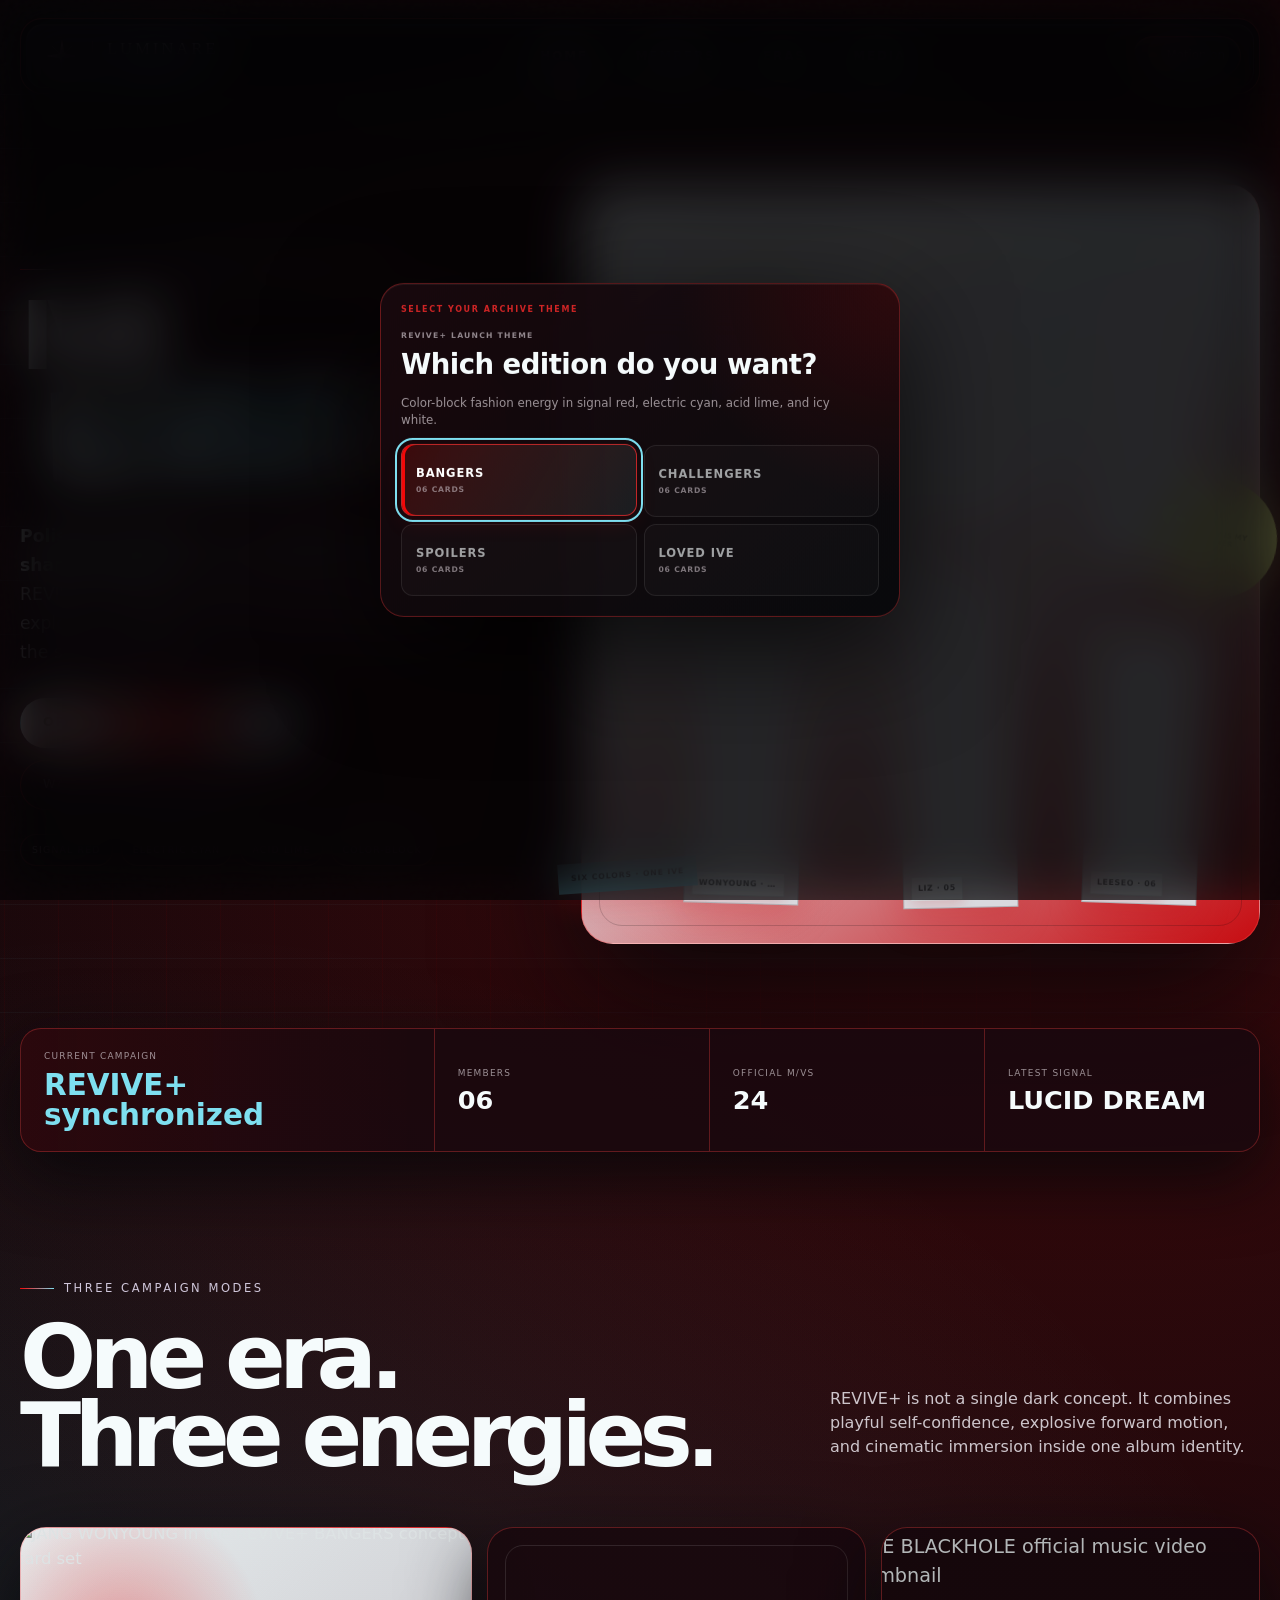
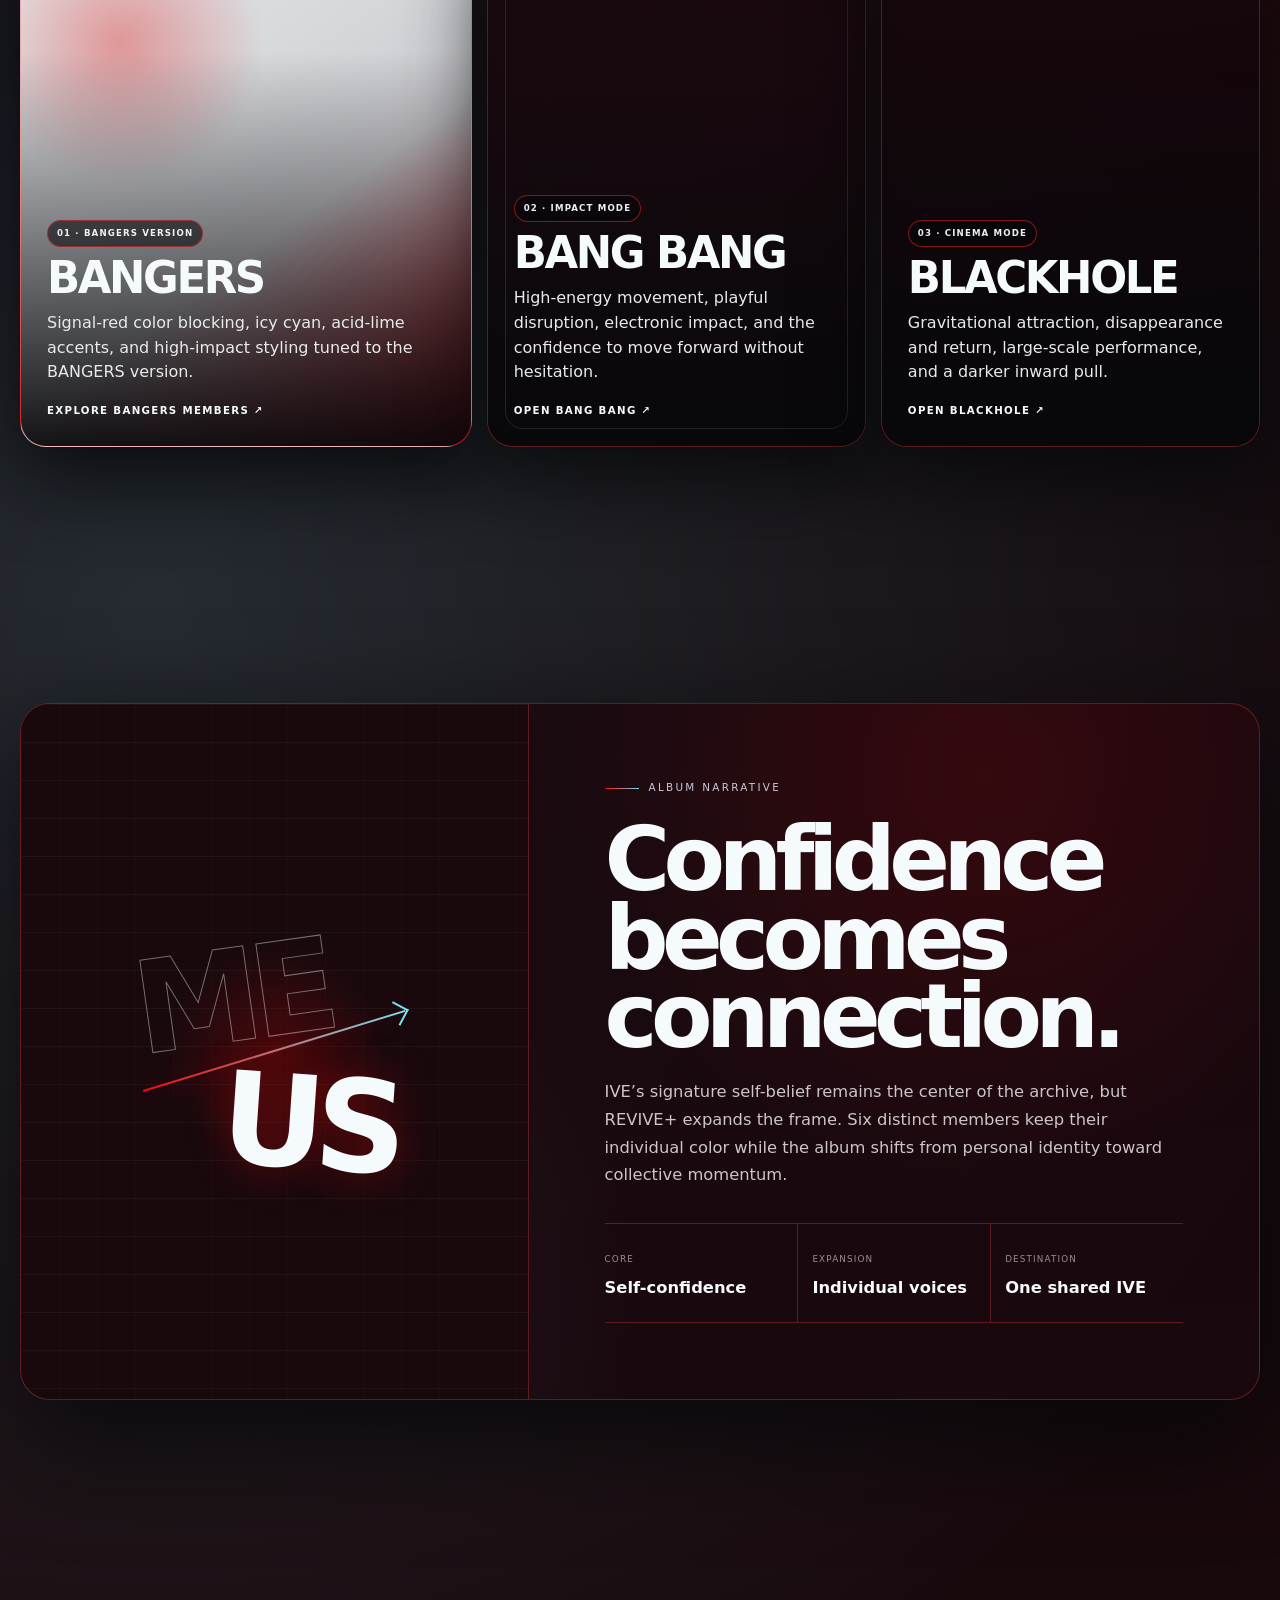
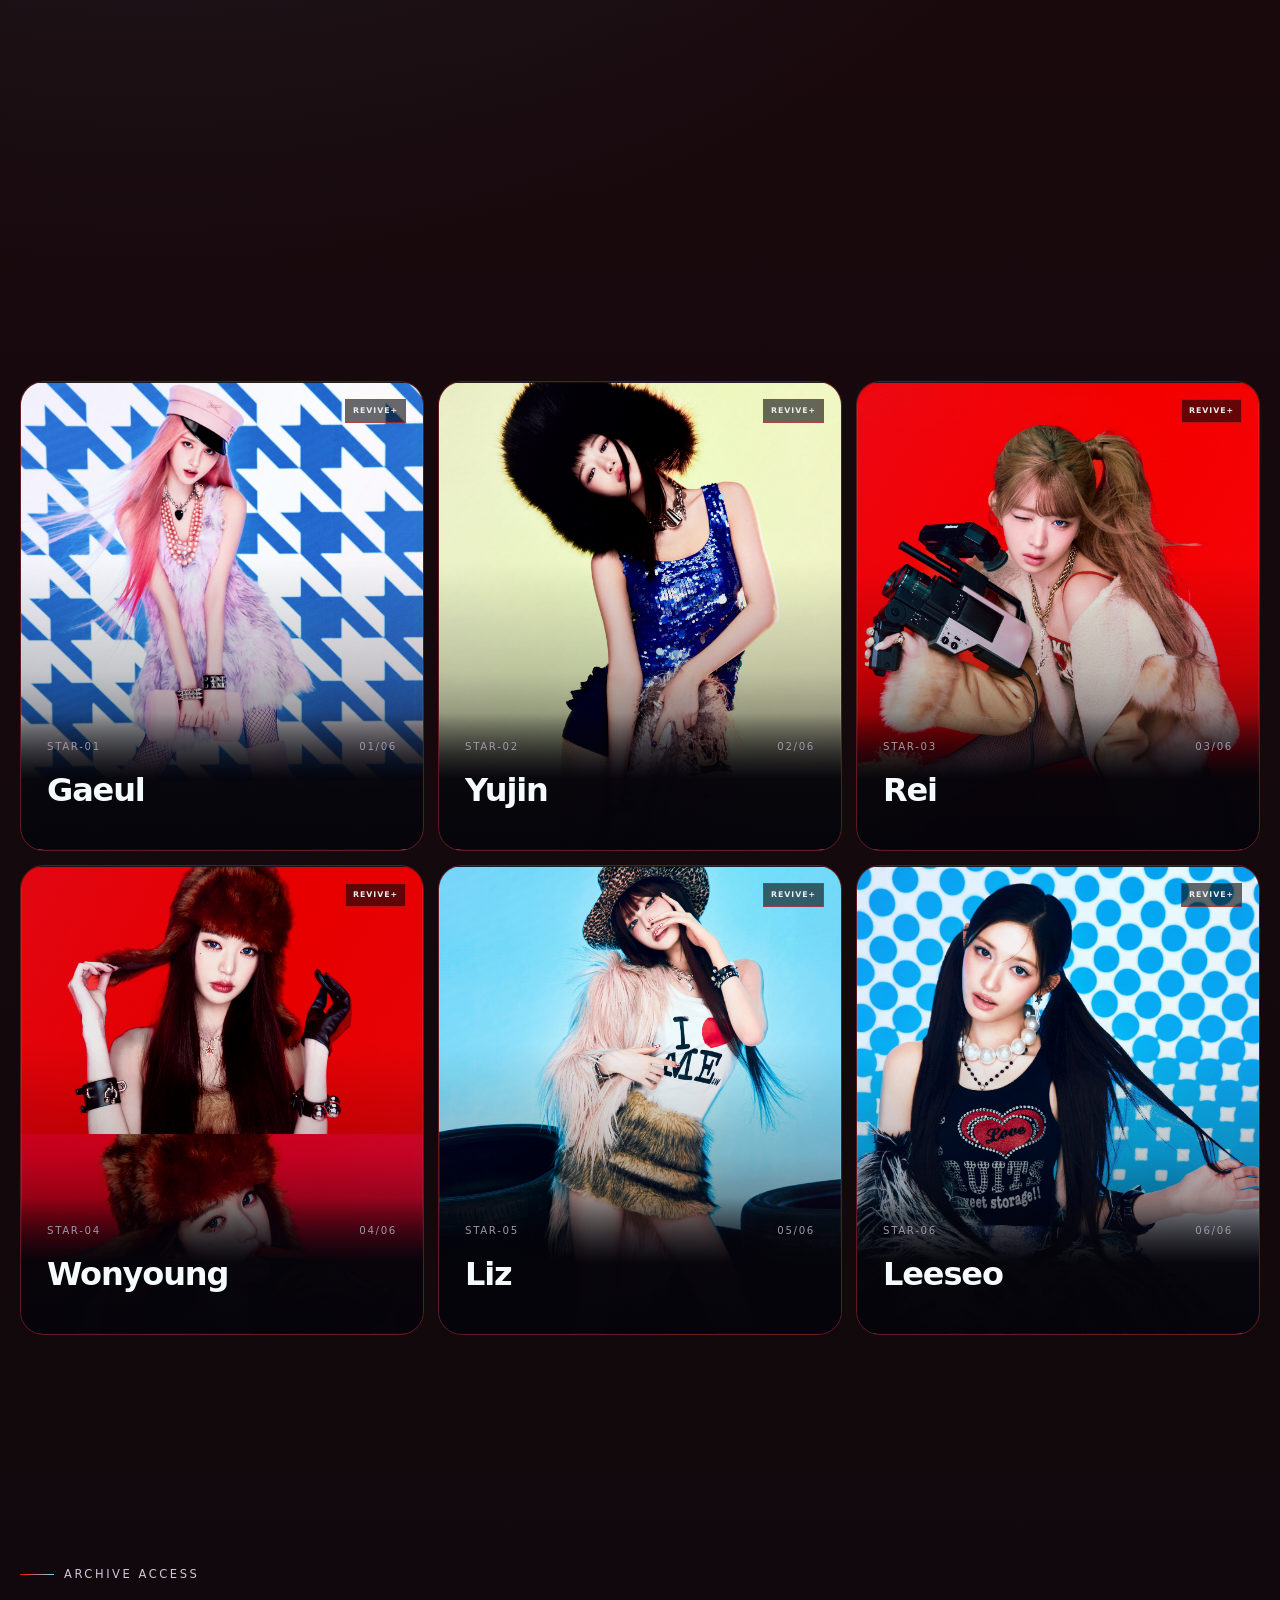
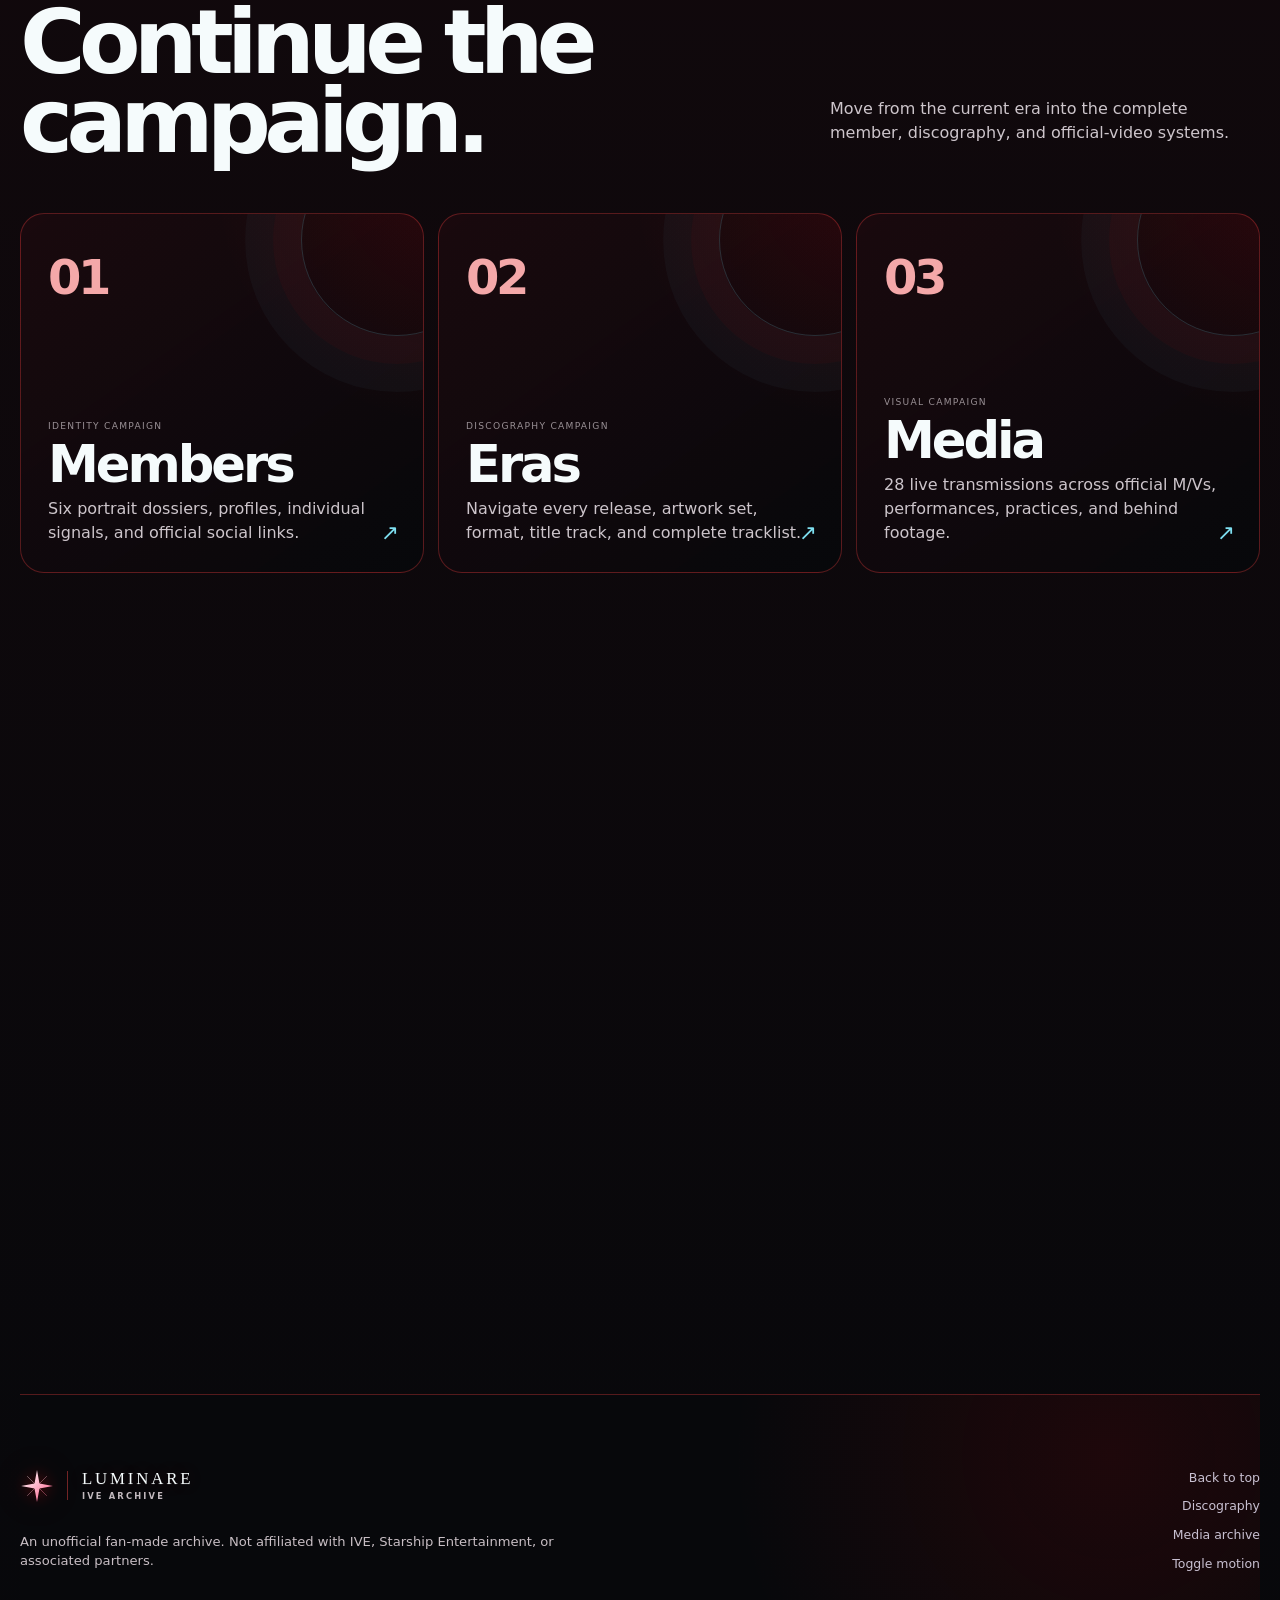
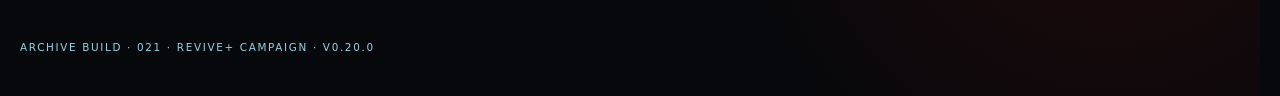
==== commit b9915c6d: "Match REVIVE+ member card portraits v57" ====
--- a/index.html
+++ b/index.html
@@ -6,7 +6,7 @@
   <meta name="description" content="LUMINARE · IVE Archive — a REVIVE+ inspired fan archive for IVE members, eras, discography, and official media." />
   <title>LUMINARE · IVE Archive · REVIVE+</title>
   <link rel="icon" type="image/svg+xml" href="assets/luminare-mark.svg" />
-  <script src="album-theme-sync.js?v=coherent-member-cardsets-v56"></script>
+  <script src="album-theme-sync.js?v=portrait-matched-cardsets-v57"></script>
   <script>
     (() => {
       const editions = new Set(['bangers', 'challengers', 'spoilers', 'loved-ive']);
@@ -21,19 +21,19 @@
     })();
   </script>
   <link rel="stylesheet" href="revive-member-sets.css" />
-  <script src="revive-member-sets.js?v=coherent-member-cardsets-v56" defer></script>
-  <link rel="preload" as="image" href="assets/revive/member-cards/bangers/gaeul.jpg?v=coherent-member-cardsets-v56" fetchpriority="high" />
-  <link rel="preload" as="image" href="assets/revive/member-cards/bangers/yujin.jpg?v=coherent-member-cardsets-v56" fetchpriority="high" />
-  <link rel="preload" as="image" href="assets/revive/member-cards/bangers/rei.jpg?v=coherent-member-cardsets-v56" fetchpriority="high" />
-  <link rel="preload" as="image" href="assets/revive/member-cards/bangers/wonyoung.jpg?v=coherent-member-cardsets-v56" fetchpriority="high" />
-  <link rel="preload" as="image" href="assets/revive/member-cards/bangers/liz.jpg?v=coherent-member-cardsets-v56" fetchpriority="high" />
-  <link rel="preload" as="image" href="assets/revive/member-cards/bangers/leeseo.jpg?v=coherent-member-cardsets-v56" fetchpriority="high" />
+  <script src="revive-member-sets.js?v=portrait-matched-cardsets-v57" defer></script>
+  <link rel="preload" as="image" href="assets/revive/member-cards/bangers/gaeul.jpg?v=portrait-matched-cardsets-v57" fetchpriority="high" />
+  <link rel="preload" as="image" href="assets/revive/member-cards/bangers/yujin.jpg?v=portrait-matched-cardsets-v57" fetchpriority="high" />
+  <link rel="preload" as="image" href="assets/revive/member-cards/bangers/rei.jpg?v=portrait-matched-cardsets-v57" fetchpriority="high" />
+  <link rel="preload" as="image" href="assets/revive/member-cards/bangers/wonyoung.jpg?v=portrait-matched-cardsets-v57" fetchpriority="high" />
+  <link rel="preload" as="image" href="assets/revive/member-cards/bangers/liz.jpg?v=portrait-matched-cardsets-v57" fetchpriority="high" />
+  <link rel="preload" as="image" href="assets/revive/member-cards/bangers/leeseo.jpg?v=portrait-matched-cardsets-v57" fetchpriority="high" />
   <link rel="stylesheet" href="styles.css" />
   <link rel="stylesheet" href="member-cards.css" />
   <link rel="stylesheet" href="home-revive.css" />
   <link rel="stylesheet" href="home-campaign-board-fix.css" />
   <script src="script.js" defer></script>
-  <script src="home-revive.js?v=coherent-member-cardsets-v56" defer></script>
+  <script src="home-revive.js?v=portrait-matched-cardsets-v57" defer></script>
   <link rel="stylesheet" href="header-editorial-glass.css" />
   <link rel="stylesheet" href="album-cover-theme.css" />
 </head>
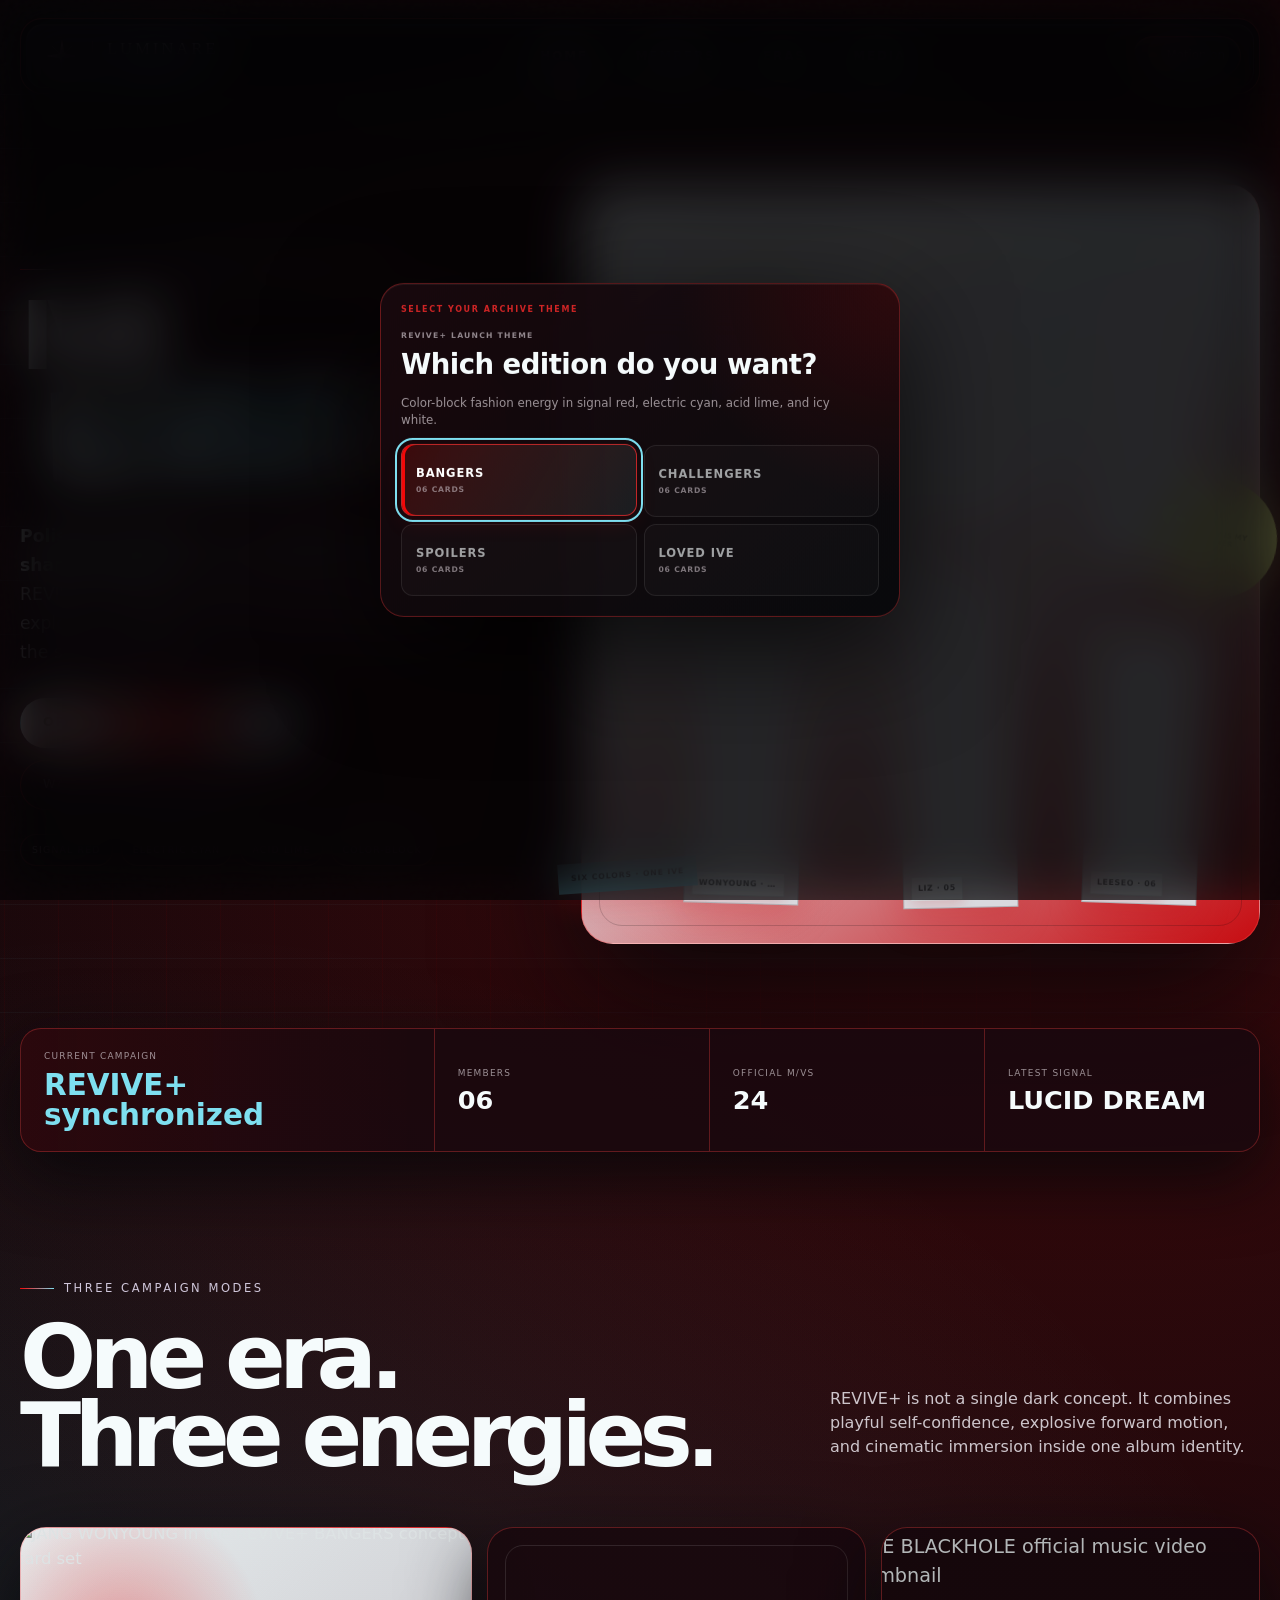
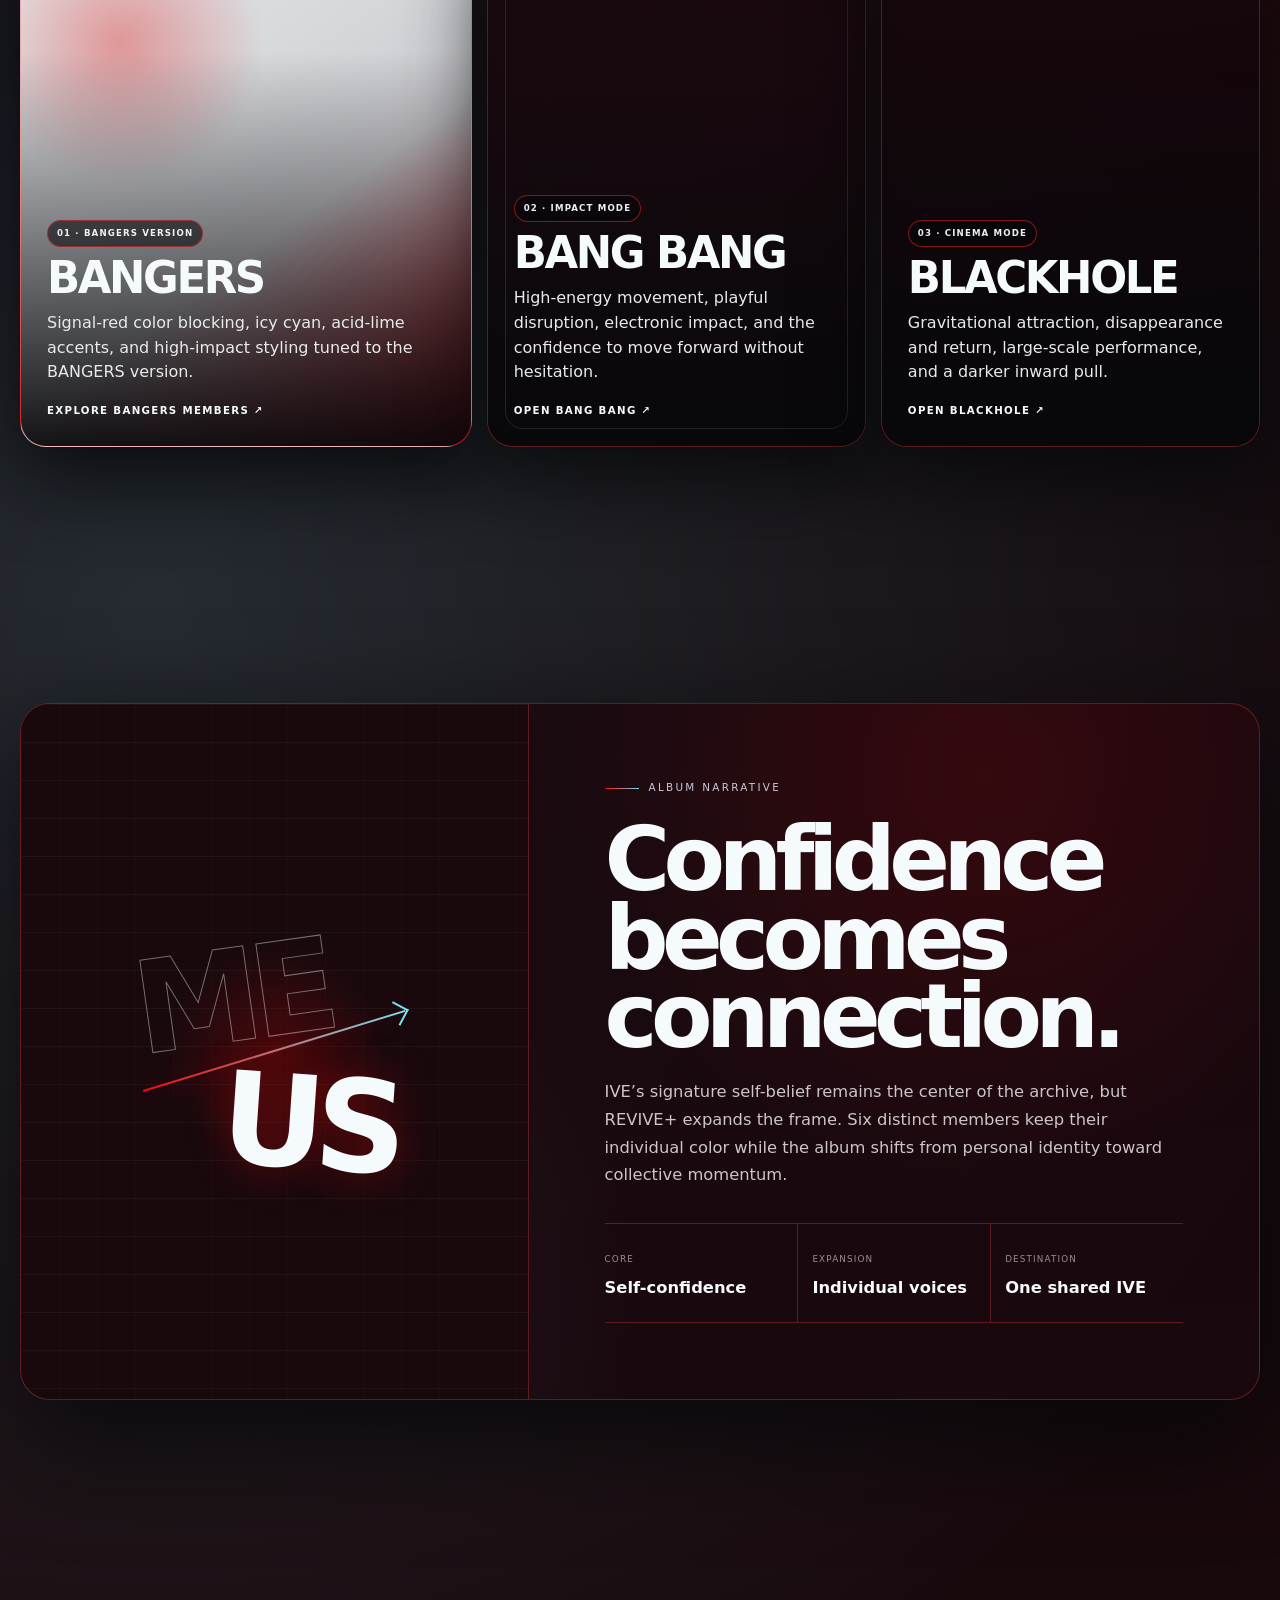
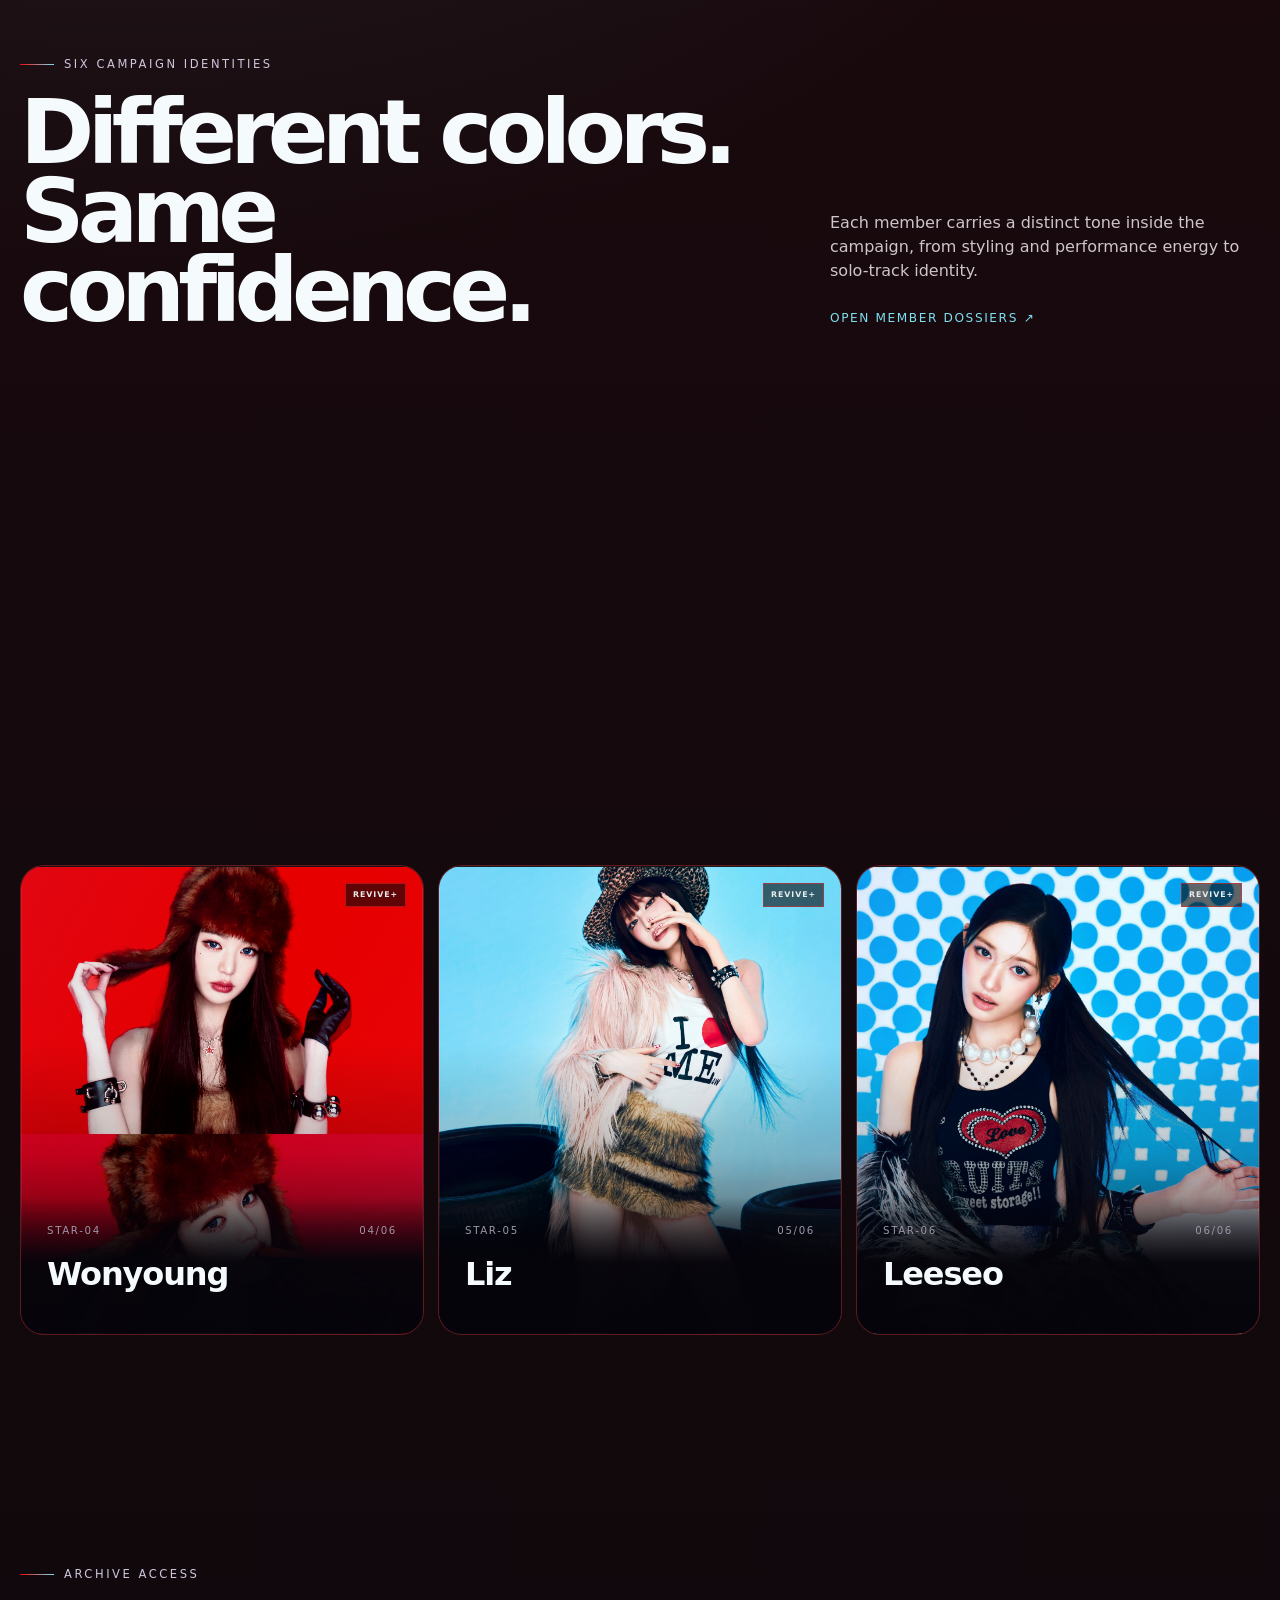
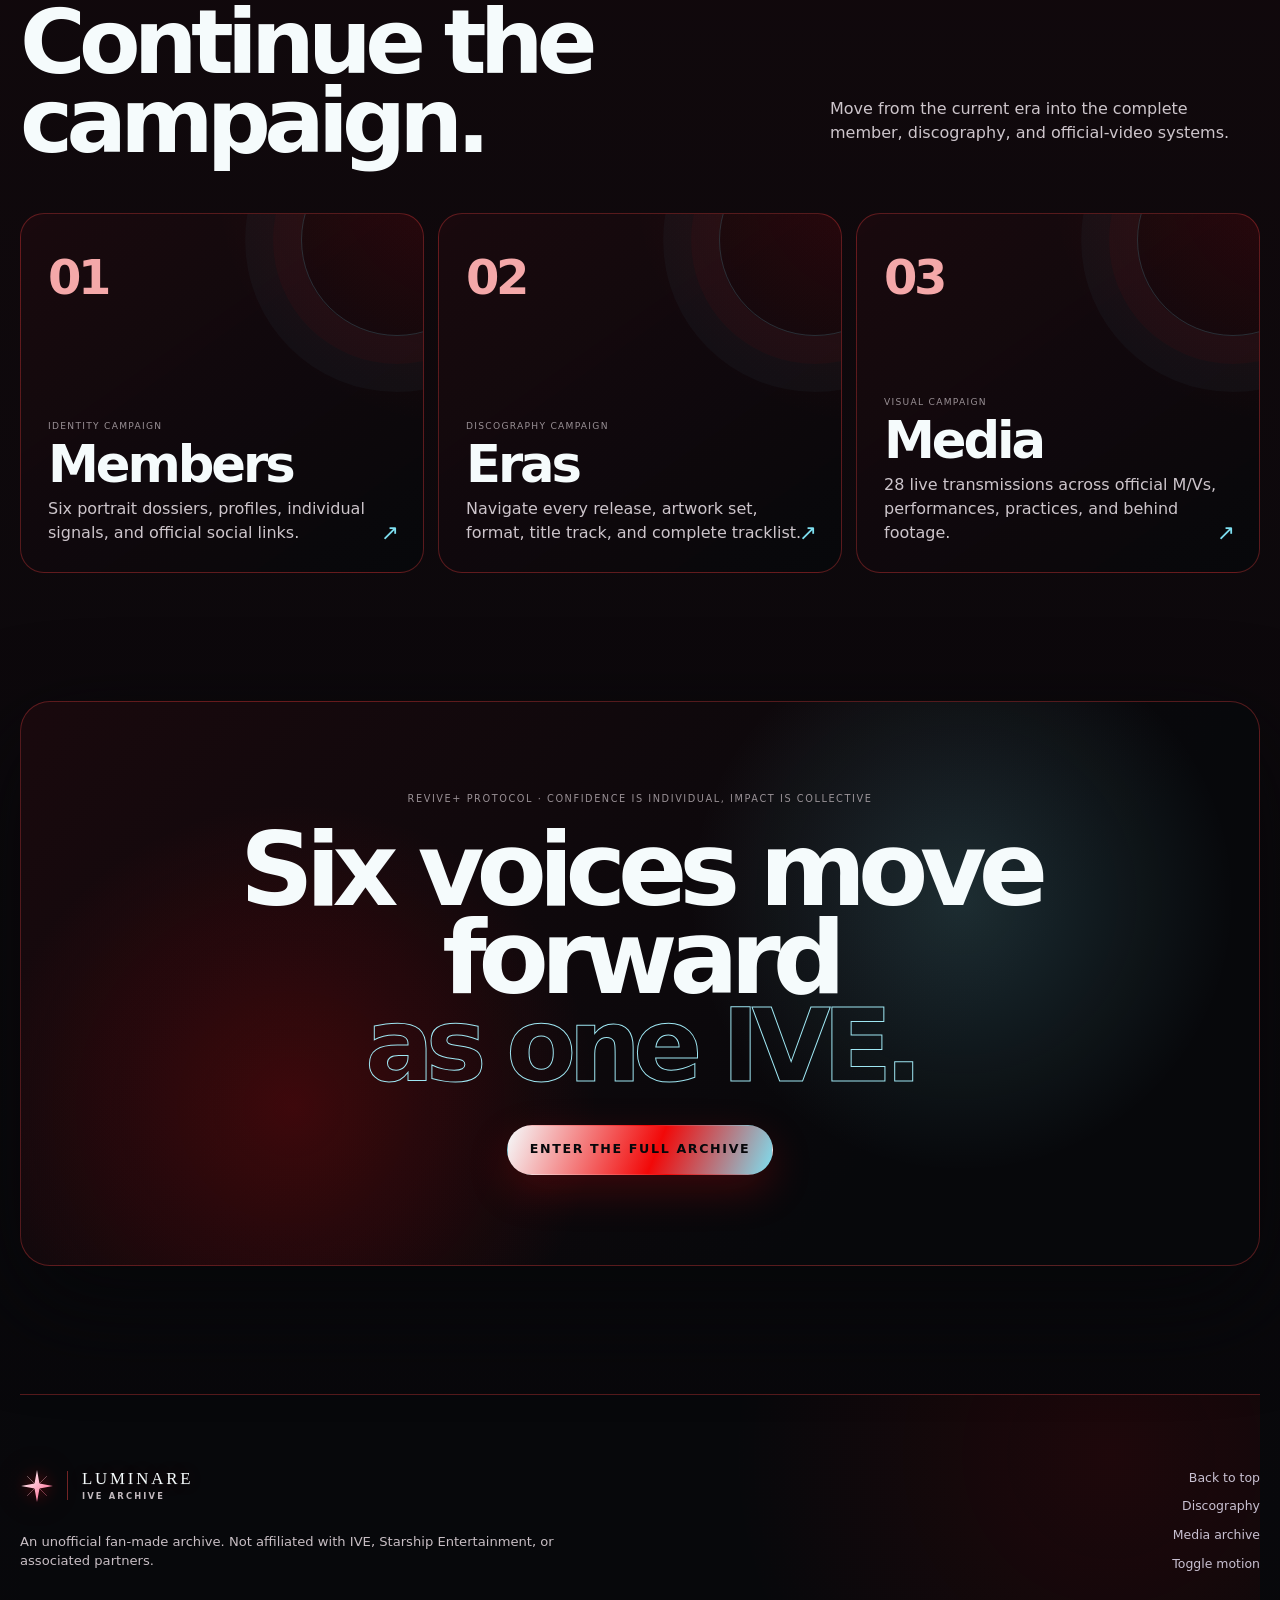
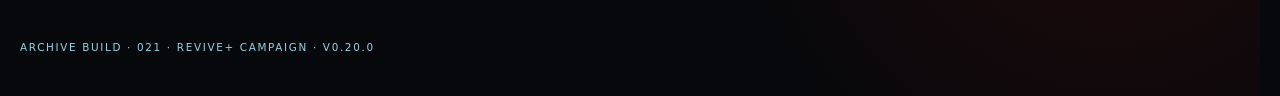
==== commit 879bcfe6: "Swap CHALLENGERS Gaeul and Liz cards v58" ====
--- a/index.html
+++ b/index.html
@@ -6,7 +6,7 @@
   <meta name="description" content="LUMINARE · IVE Archive — a REVIVE+ inspired fan archive for IVE members, eras, discography, and official media." />
   <title>LUMINARE · IVE Archive · REVIVE+</title>
   <link rel="icon" type="image/svg+xml" href="assets/luminare-mark.svg" />
-  <script src="album-theme-sync.js?v=portrait-matched-cardsets-v57"></script>
+  <script src="album-theme-sync.js?v=challengers-gaeul-liz-swap-v58"></script>
   <script>
     (() => {
       const editions = new Set(['bangers', 'challengers', 'spoilers', 'loved-ive']);
@@ -21,19 +21,19 @@
     })();
   </script>
   <link rel="stylesheet" href="revive-member-sets.css" />
-  <script src="revive-member-sets.js?v=portrait-matched-cardsets-v57" defer></script>
-  <link rel="preload" as="image" href="assets/revive/member-cards/bangers/gaeul.jpg?v=portrait-matched-cardsets-v57" fetchpriority="high" />
-  <link rel="preload" as="image" href="assets/revive/member-cards/bangers/yujin.jpg?v=portrait-matched-cardsets-v57" fetchpriority="high" />
-  <link rel="preload" as="image" href="assets/revive/member-cards/bangers/rei.jpg?v=portrait-matched-cardsets-v57" fetchpriority="high" />
-  <link rel="preload" as="image" href="assets/revive/member-cards/bangers/wonyoung.jpg?v=portrait-matched-cardsets-v57" fetchpriority="high" />
-  <link rel="preload" as="image" href="assets/revive/member-cards/bangers/liz.jpg?v=portrait-matched-cardsets-v57" fetchpriority="high" />
-  <link rel="preload" as="image" href="assets/revive/member-cards/bangers/leeseo.jpg?v=portrait-matched-cardsets-v57" fetchpriority="high" />
+  <script src="revive-member-sets.js?v=challengers-gaeul-liz-swap-v58" defer></script>
+  <link rel="preload" as="image" href="assets/revive/member-cards/bangers/gaeul.jpg?v=challengers-gaeul-liz-swap-v58" fetchpriority="high" />
+  <link rel="preload" as="image" href="assets/revive/member-cards/bangers/yujin.jpg?v=challengers-gaeul-liz-swap-v58" fetchpriority="high" />
+  <link rel="preload" as="image" href="assets/revive/member-cards/bangers/rei.jpg?v=challengers-gaeul-liz-swap-v58" fetchpriority="high" />
+  <link rel="preload" as="image" href="assets/revive/member-cards/bangers/wonyoung.jpg?v=challengers-gaeul-liz-swap-v58" fetchpriority="high" />
+  <link rel="preload" as="image" href="assets/revive/member-cards/bangers/liz.jpg?v=challengers-gaeul-liz-swap-v58" fetchpriority="high" />
+  <link rel="preload" as="image" href="assets/revive/member-cards/bangers/leeseo.jpg?v=challengers-gaeul-liz-swap-v58" fetchpriority="high" />
   <link rel="stylesheet" href="styles.css" />
   <link rel="stylesheet" href="member-cards.css" />
   <link rel="stylesheet" href="home-revive.css" />
   <link rel="stylesheet" href="home-campaign-board-fix.css" />
   <script src="script.js" defer></script>
-  <script src="home-revive.js?v=portrait-matched-cardsets-v57" defer></script>
+  <script src="home-revive.js?v=challengers-gaeul-liz-swap-v58" defer></script>
   <link rel="stylesheet" href="header-editorial-glass.css" />
   <link rel="stylesheet" href="album-cover-theme.css" />
 </head>
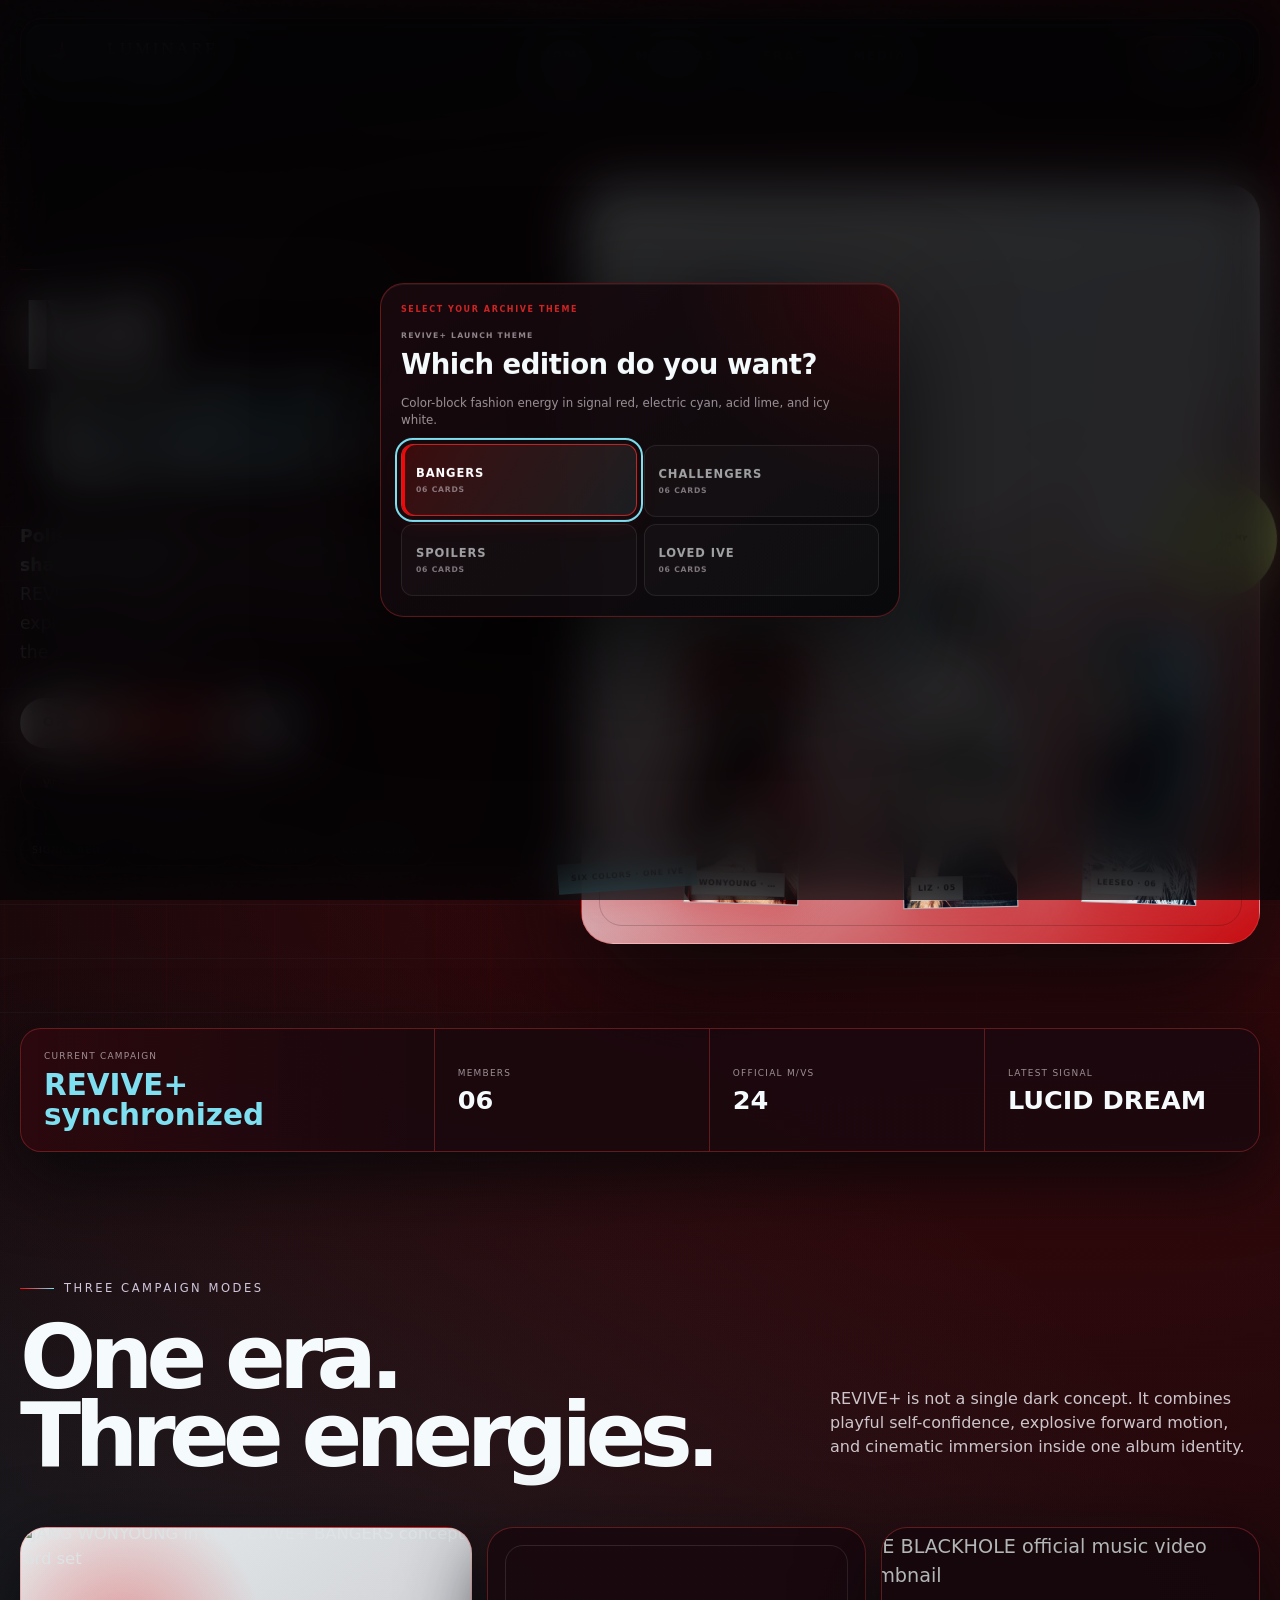
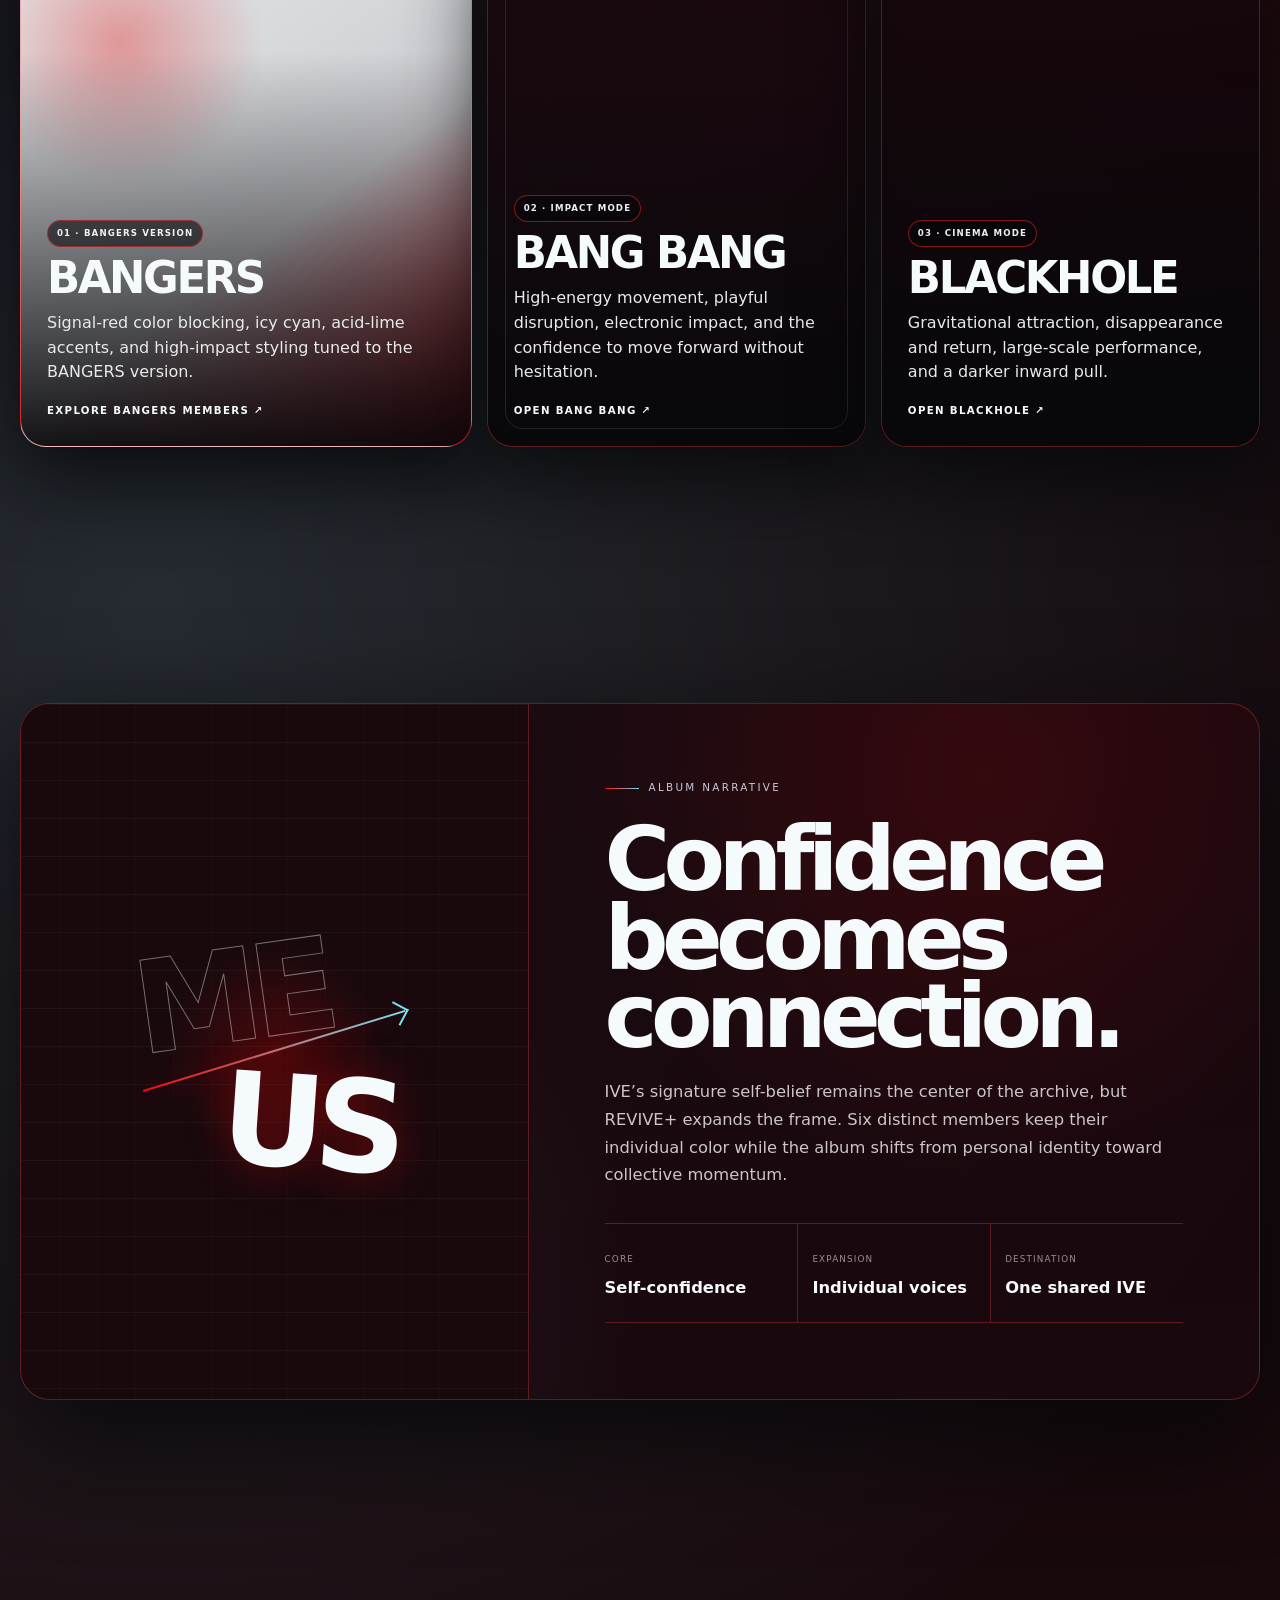
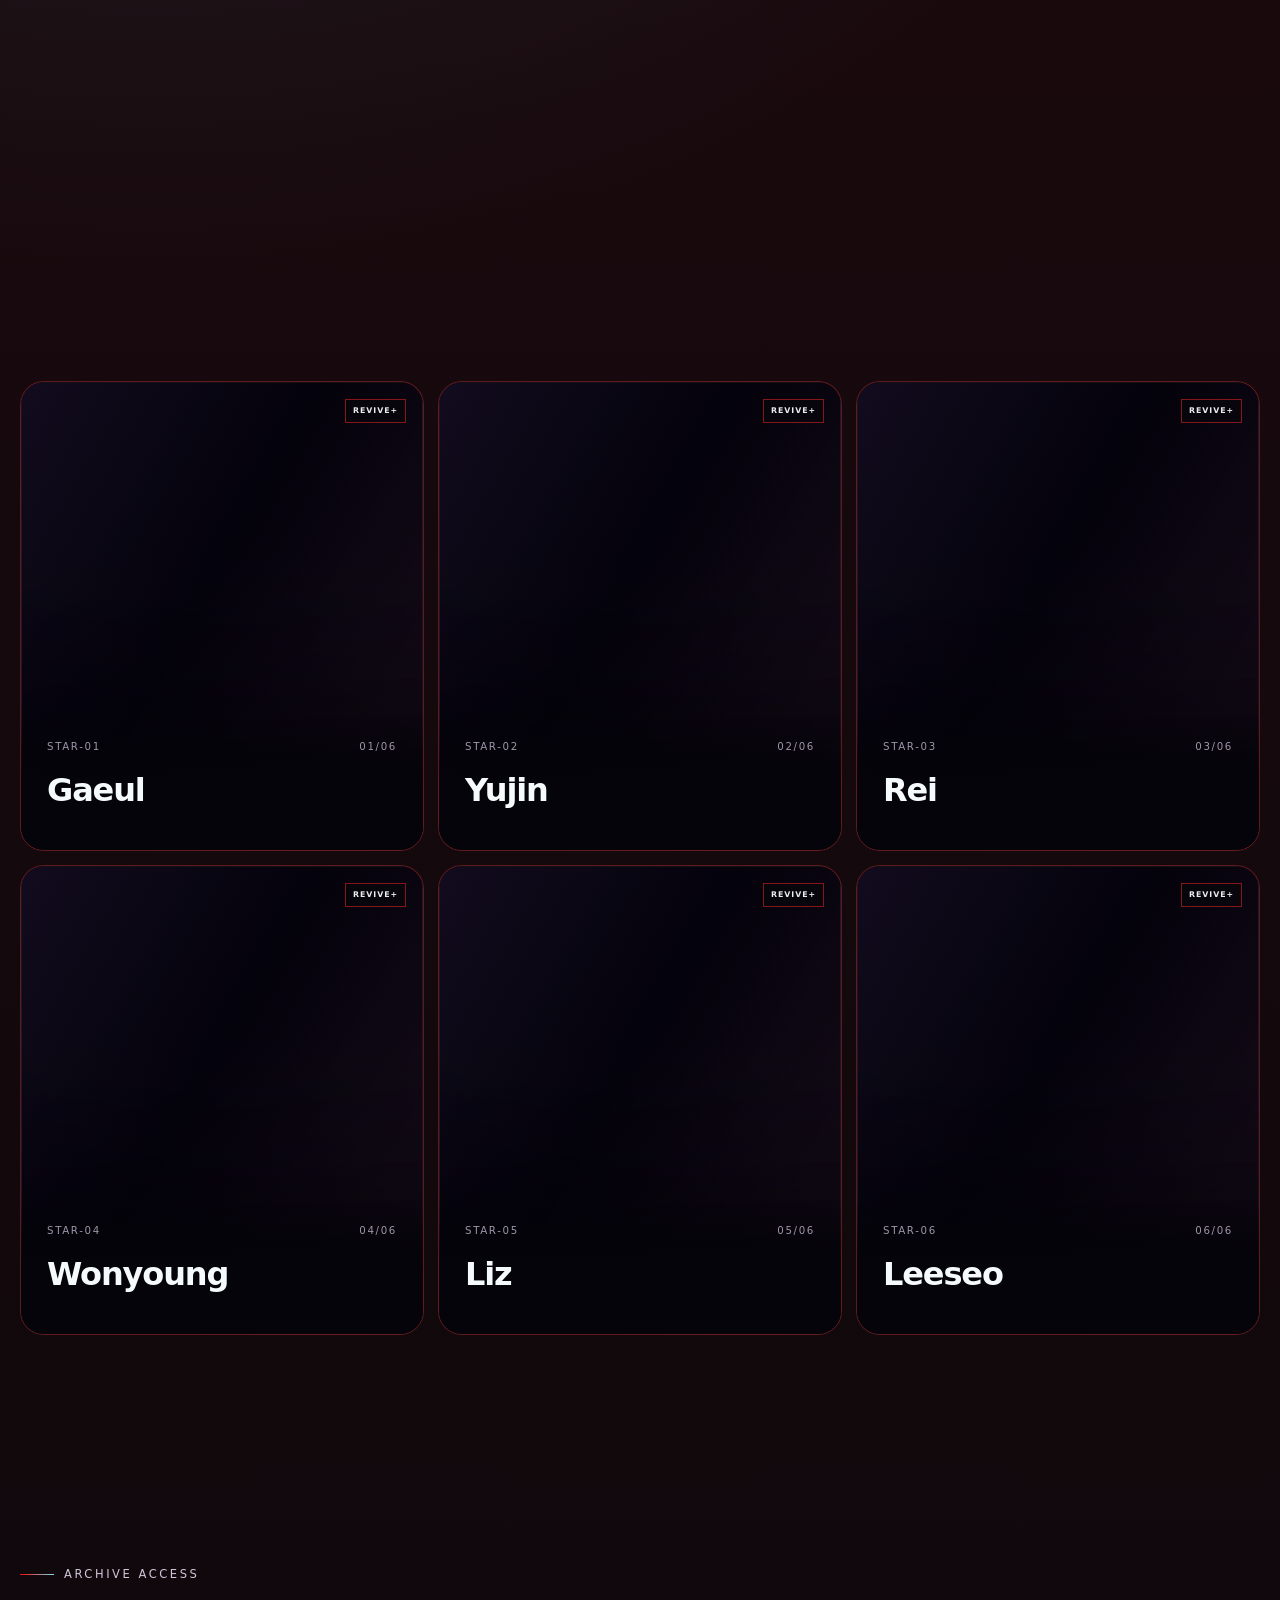
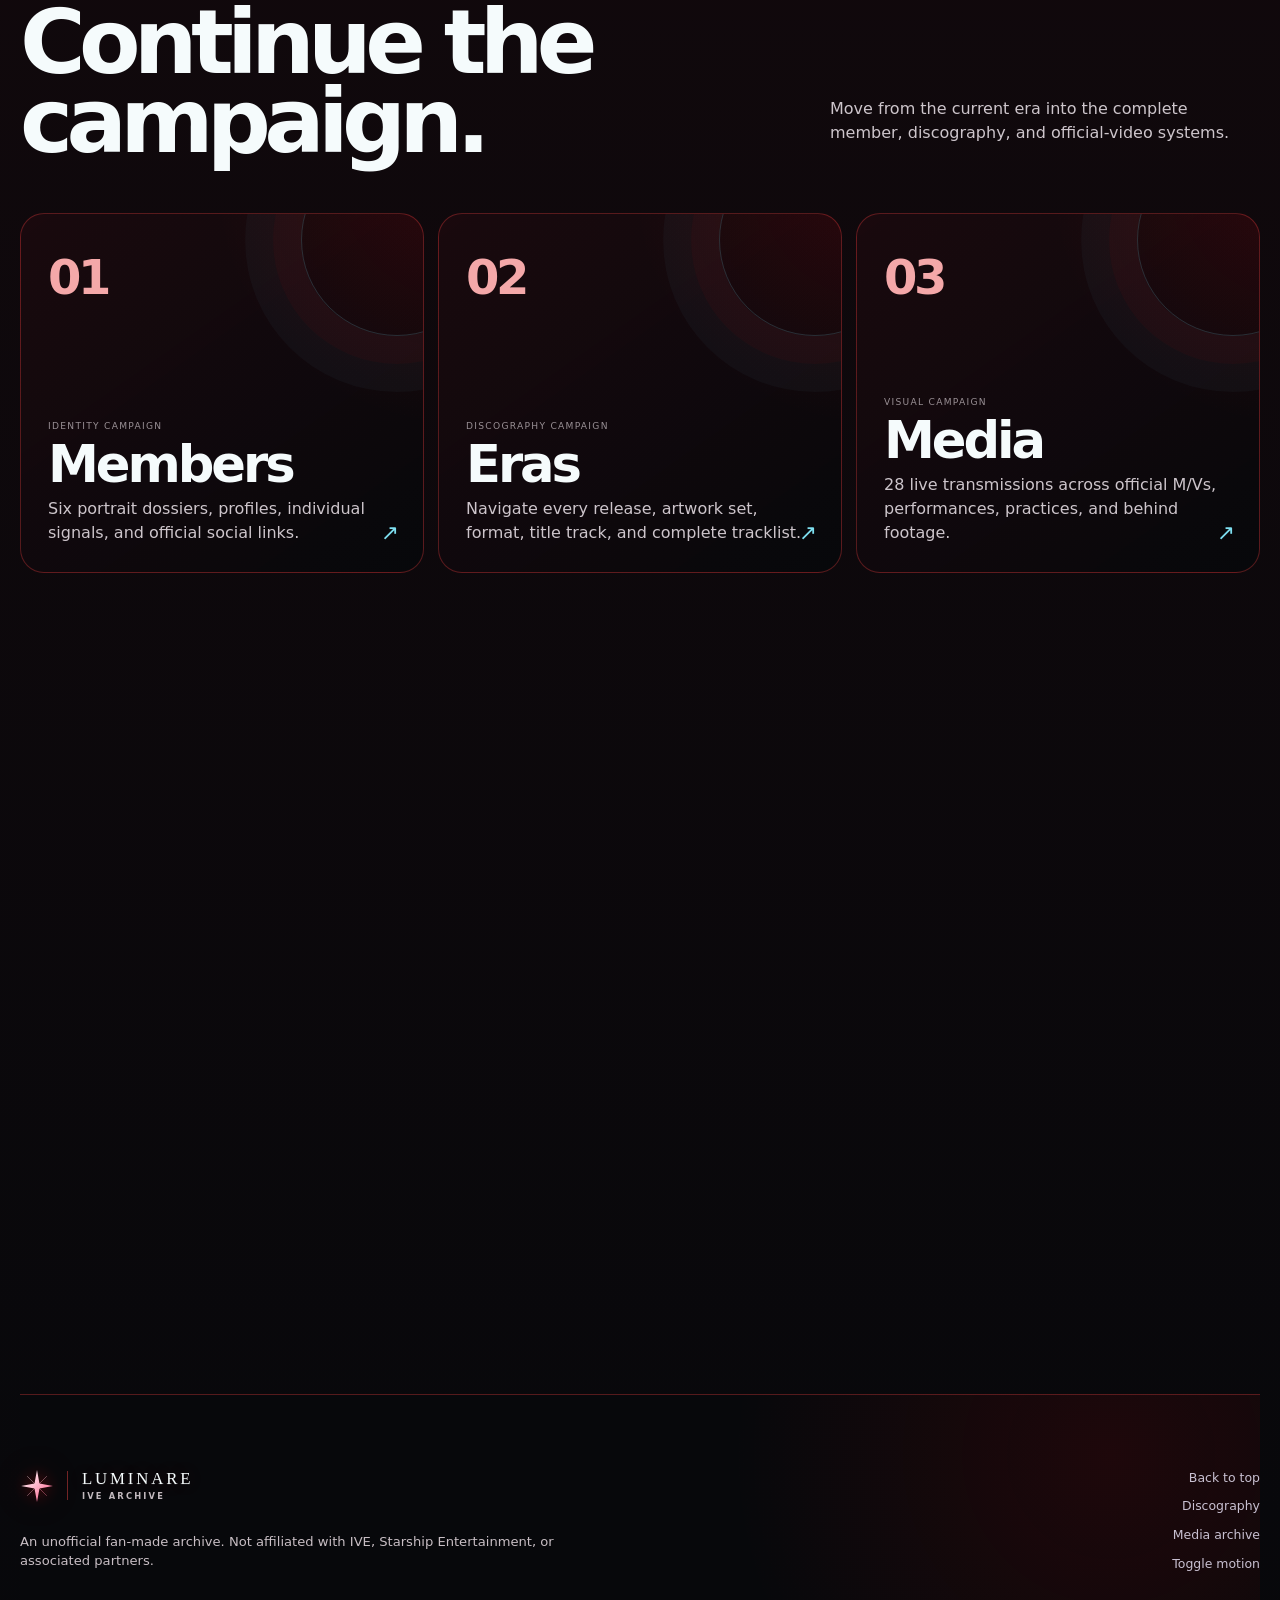
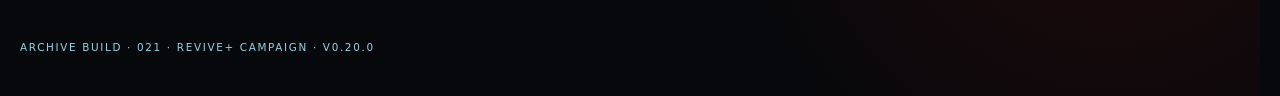
==== commit b45d5f48: "Align CHALLENGERS Gaeul card v59" ====
--- a/index.html
+++ b/index.html
@@ -6,7 +6,7 @@
   <meta name="description" content="LUMINARE · IVE Archive — a REVIVE+ inspired fan archive for IVE members, eras, discography, and official media." />
   <title>LUMINARE · IVE Archive · REVIVE+</title>
   <link rel="icon" type="image/svg+xml" href="assets/luminare-mark.svg" />
-  <script src="album-theme-sync.js?v=challengers-gaeul-liz-swap-v58"></script>
+  <script src="album-theme-sync.js?v=challengers-gaeul-align-v59"></script>
   <script>
     (() => {
       const editions = new Set(['bangers', 'challengers', 'spoilers', 'loved-ive']);
@@ -21,19 +21,19 @@
     })();
   </script>
   <link rel="stylesheet" href="revive-member-sets.css" />
-  <script src="revive-member-sets.js?v=challengers-gaeul-liz-swap-v58" defer></script>
-  <link rel="preload" as="image" href="assets/revive/member-cards/bangers/gaeul.jpg?v=challengers-gaeul-liz-swap-v58" fetchpriority="high" />
-  <link rel="preload" as="image" href="assets/revive/member-cards/bangers/yujin.jpg?v=challengers-gaeul-liz-swap-v58" fetchpriority="high" />
-  <link rel="preload" as="image" href="assets/revive/member-cards/bangers/rei.jpg?v=challengers-gaeul-liz-swap-v58" fetchpriority="high" />
-  <link rel="preload" as="image" href="assets/revive/member-cards/bangers/wonyoung.jpg?v=challengers-gaeul-liz-swap-v58" fetchpriority="high" />
-  <link rel="preload" as="image" href="assets/revive/member-cards/bangers/liz.jpg?v=challengers-gaeul-liz-swap-v58" fetchpriority="high" />
-  <link rel="preload" as="image" href="assets/revive/member-cards/bangers/leeseo.jpg?v=challengers-gaeul-liz-swap-v58" fetchpriority="high" />
+  <script src="revive-member-sets.js?v=challengers-gaeul-align-v59" defer></script>
+  <link rel="preload" as="image" href="assets/revive/member-cards/bangers/gaeul.jpg?v=challengers-gaeul-align-v59" fetchpriority="high" />
+  <link rel="preload" as="image" href="assets/revive/member-cards/bangers/yujin.jpg?v=challengers-gaeul-align-v59" fetchpriority="high" />
+  <link rel="preload" as="image" href="assets/revive/member-cards/bangers/rei.jpg?v=challengers-gaeul-align-v59" fetchpriority="high" />
+  <link rel="preload" as="image" href="assets/revive/member-cards/bangers/wonyoung.jpg?v=challengers-gaeul-align-v59" fetchpriority="high" />
+  <link rel="preload" as="image" href="assets/revive/member-cards/bangers/liz.jpg?v=challengers-gaeul-align-v59" fetchpriority="high" />
+  <link rel="preload" as="image" href="assets/revive/member-cards/bangers/leeseo.jpg?v=challengers-gaeul-align-v59" fetchpriority="high" />
   <link rel="stylesheet" href="styles.css" />
   <link rel="stylesheet" href="member-cards.css" />
   <link rel="stylesheet" href="home-revive.css" />
   <link rel="stylesheet" href="home-campaign-board-fix.css" />
   <script src="script.js" defer></script>
-  <script src="home-revive.js?v=challengers-gaeul-liz-swap-v58" defer></script>
+  <script src="home-revive.js?v=challengers-gaeul-align-v59" defer></script>
   <link rel="stylesheet" href="header-editorial-glass.css" />
   <link rel="stylesheet" href="album-cover-theme.css" />
 </head>
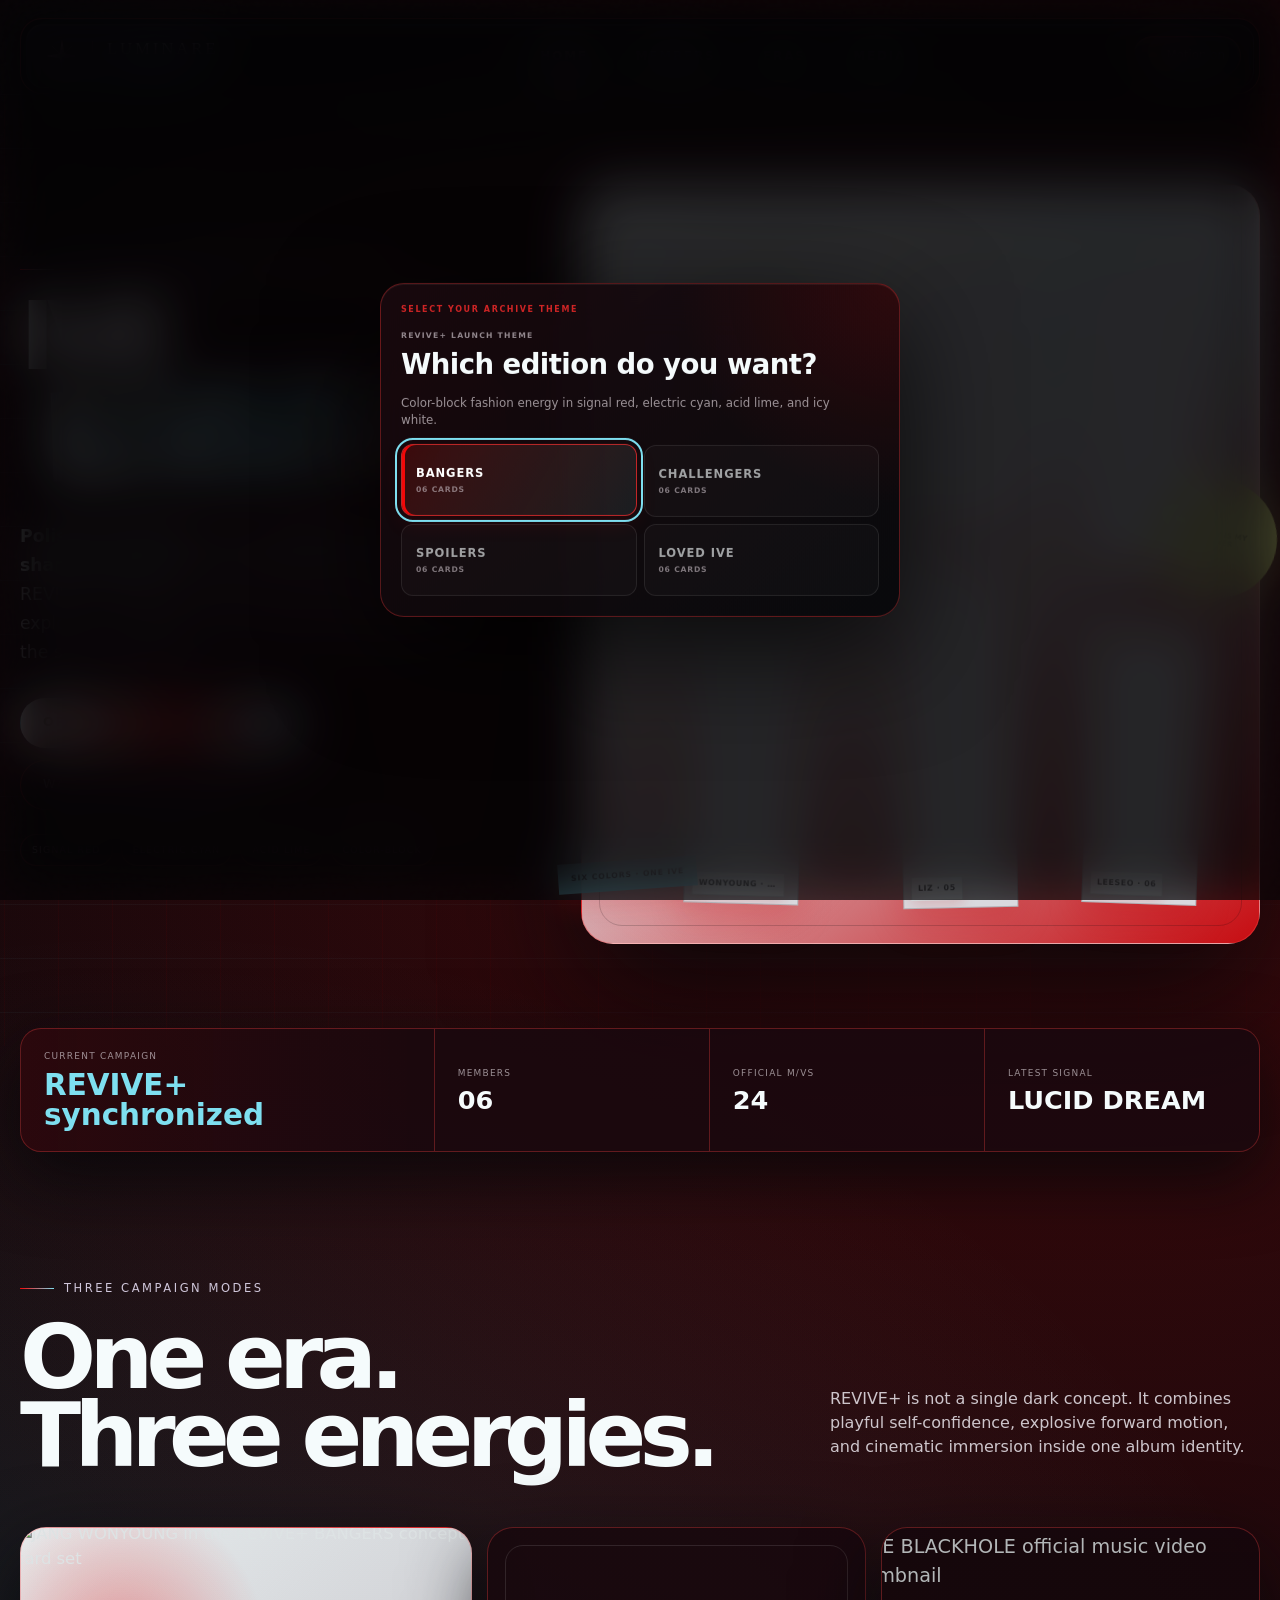
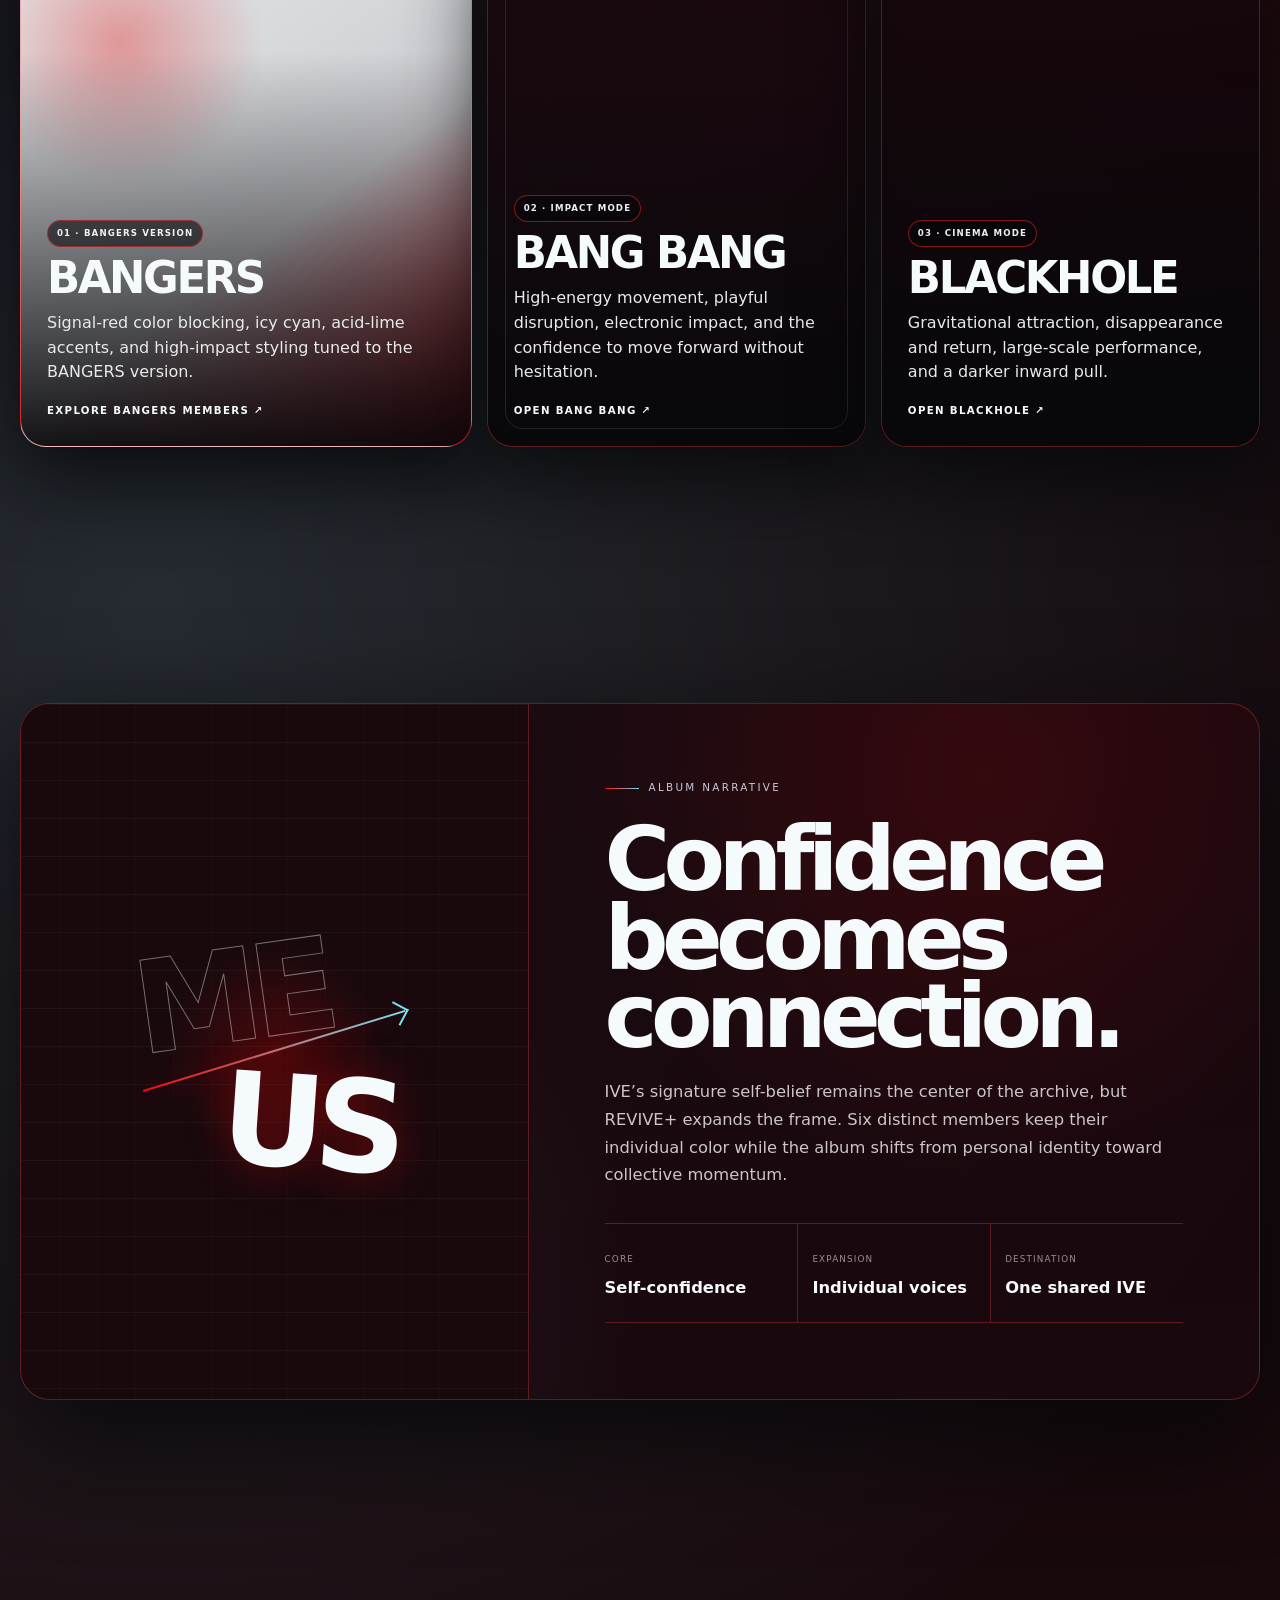
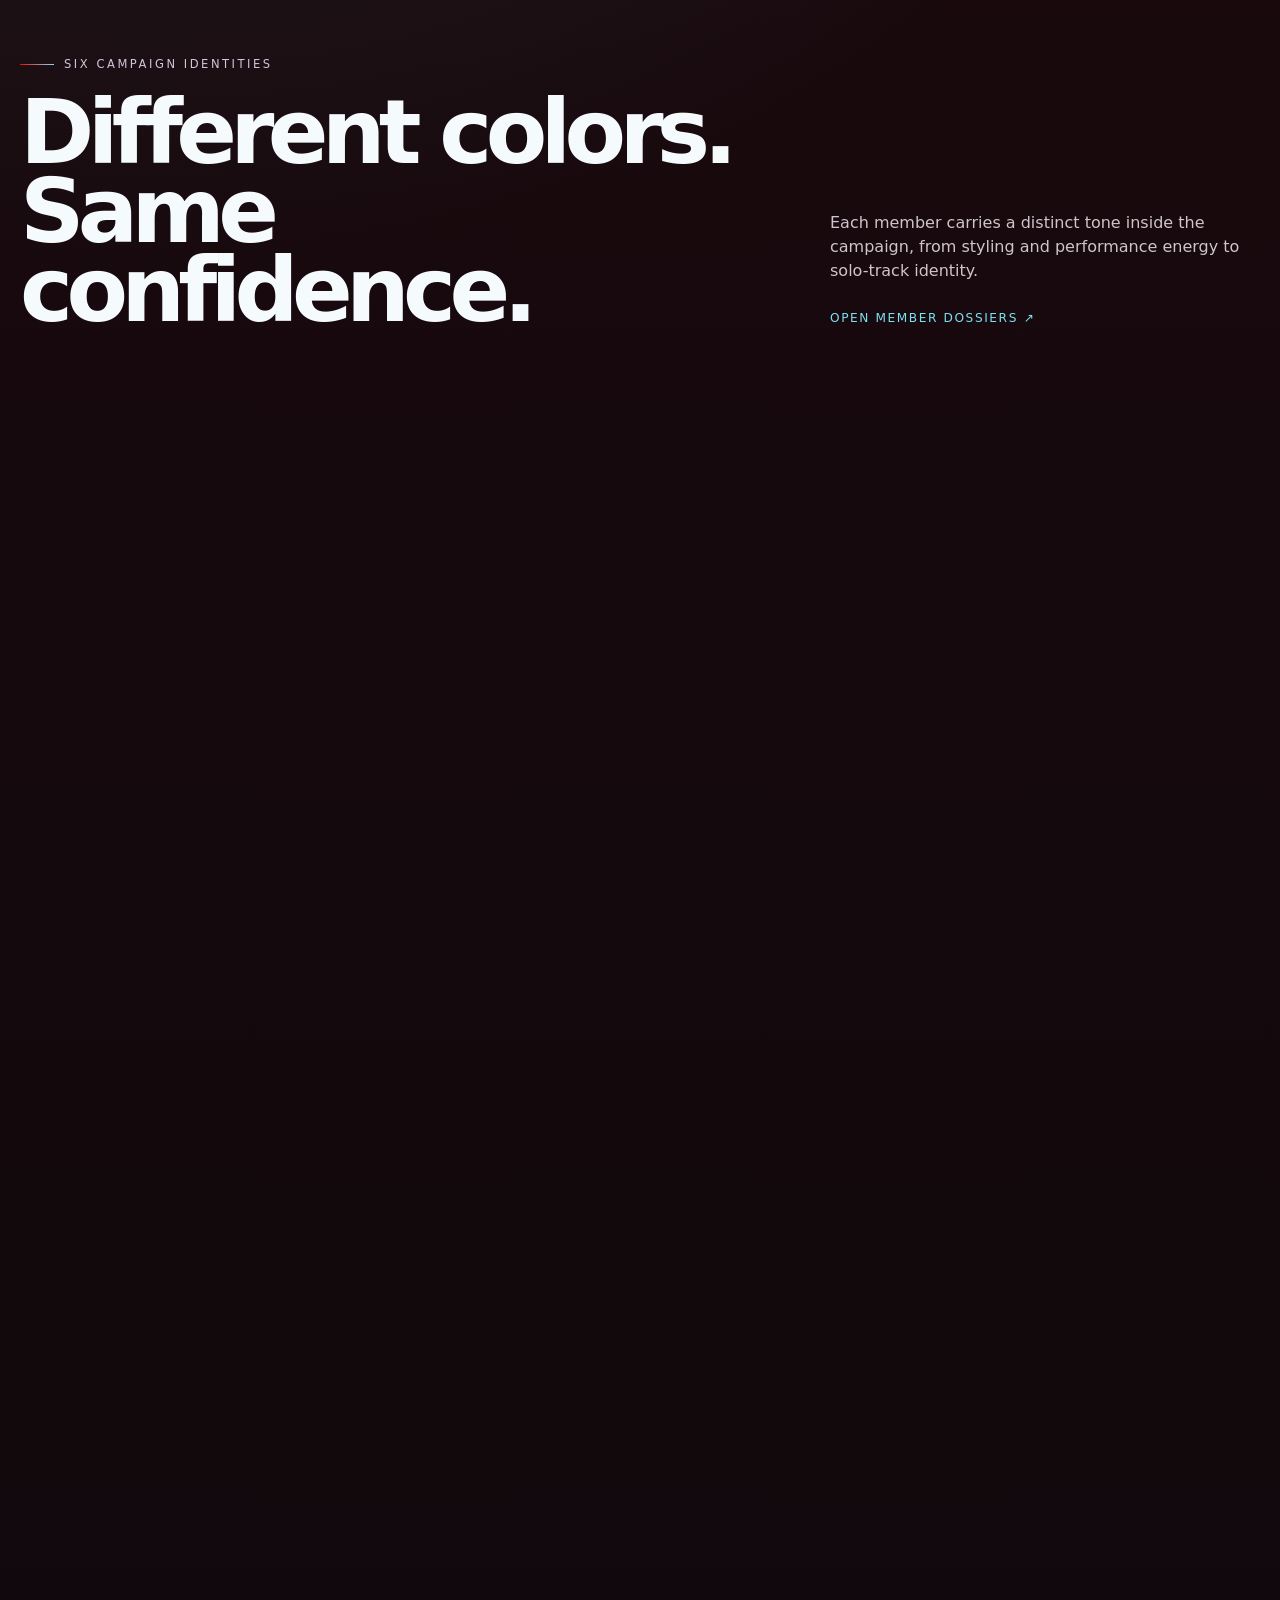
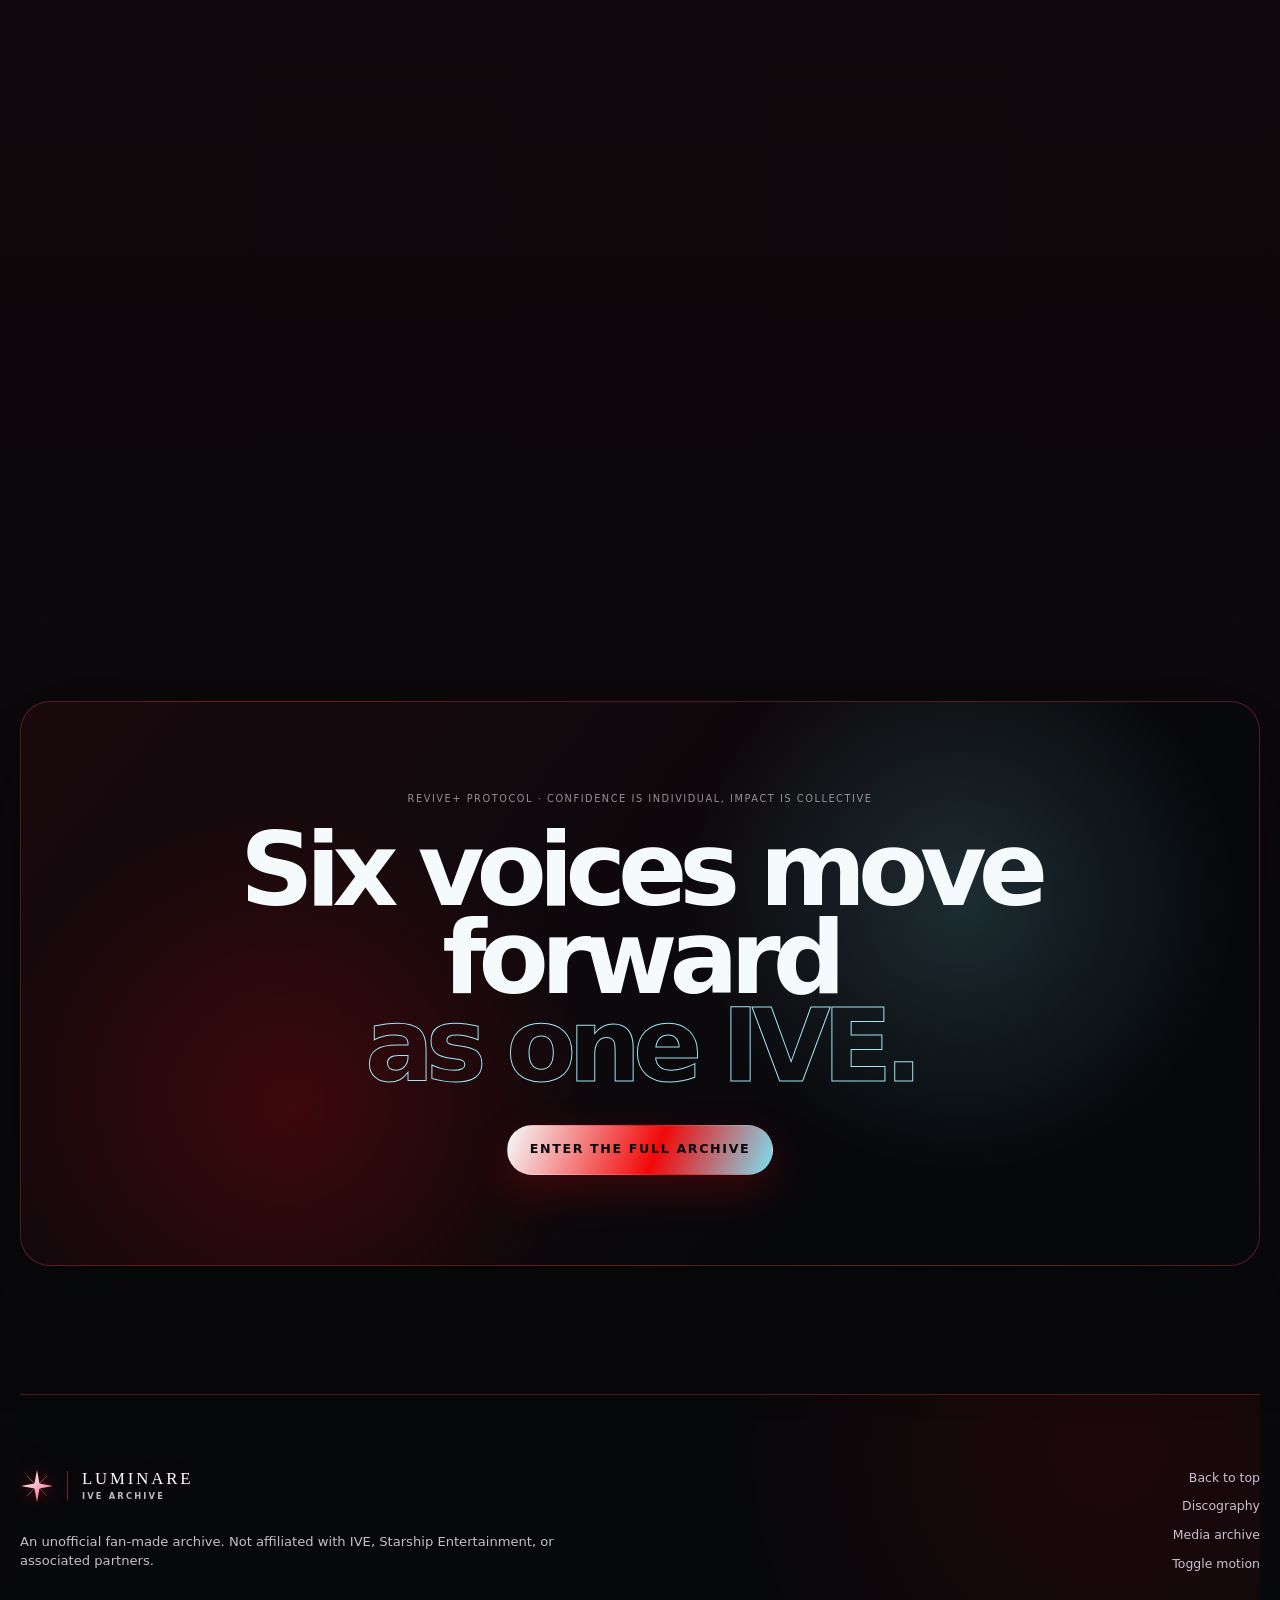
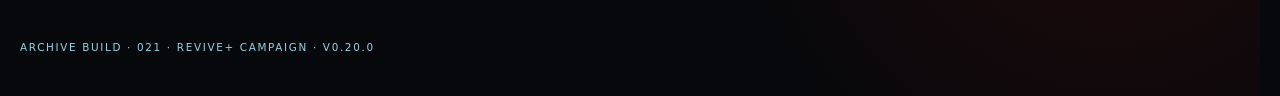
==== commit 7a6fb12f: "Swap SPOILERS alternate member cards v60" ====
--- a/index.html
+++ b/index.html
@@ -6,7 +6,7 @@
   <meta name="description" content="LUMINARE · IVE Archive — a REVIVE+ inspired fan archive for IVE members, eras, discography, and official media." />
   <title>LUMINARE · IVE Archive · REVIVE+</title>
   <link rel="icon" type="image/svg+xml" href="assets/luminare-mark.svg" />
-  <script src="album-theme-sync.js?v=challengers-gaeul-align-v59"></script>
+  <script src="album-theme-sync.js?v=spoilers-alternates-v60"></script>
   <script>
     (() => {
       const editions = new Set(['bangers', 'challengers', 'spoilers', 'loved-ive']);
@@ -21,19 +21,19 @@
     })();
   </script>
   <link rel="stylesheet" href="revive-member-sets.css" />
-  <script src="revive-member-sets.js?v=challengers-gaeul-align-v59" defer></script>
-  <link rel="preload" as="image" href="assets/revive/member-cards/bangers/gaeul.jpg?v=challengers-gaeul-align-v59" fetchpriority="high" />
-  <link rel="preload" as="image" href="assets/revive/member-cards/bangers/yujin.jpg?v=challengers-gaeul-align-v59" fetchpriority="high" />
-  <link rel="preload" as="image" href="assets/revive/member-cards/bangers/rei.jpg?v=challengers-gaeul-align-v59" fetchpriority="high" />
-  <link rel="preload" as="image" href="assets/revive/member-cards/bangers/wonyoung.jpg?v=challengers-gaeul-align-v59" fetchpriority="high" />
-  <link rel="preload" as="image" href="assets/revive/member-cards/bangers/liz.jpg?v=challengers-gaeul-align-v59" fetchpriority="high" />
-  <link rel="preload" as="image" href="assets/revive/member-cards/bangers/leeseo.jpg?v=challengers-gaeul-align-v59" fetchpriority="high" />
+  <script src="revive-member-sets.js?v=spoilers-alternates-v60" defer></script>
+  <link rel="preload" as="image" href="assets/revive/member-cards/bangers/gaeul.jpg?v=spoilers-alternates-v60" fetchpriority="high" />
+  <link rel="preload" as="image" href="assets/revive/member-cards/bangers/yujin.jpg?v=spoilers-alternates-v60" fetchpriority="high" />
+  <link rel="preload" as="image" href="assets/revive/member-cards/bangers/rei.jpg?v=spoilers-alternates-v60" fetchpriority="high" />
+  <link rel="preload" as="image" href="assets/revive/member-cards/bangers/wonyoung.jpg?v=spoilers-alternates-v60" fetchpriority="high" />
+  <link rel="preload" as="image" href="assets/revive/member-cards/bangers/liz.jpg?v=spoilers-alternates-v60" fetchpriority="high" />
+  <link rel="preload" as="image" href="assets/revive/member-cards/bangers/leeseo.jpg?v=spoilers-alternates-v60" fetchpriority="high" />
   <link rel="stylesheet" href="styles.css" />
   <link rel="stylesheet" href="member-cards.css" />
   <link rel="stylesheet" href="home-revive.css" />
   <link rel="stylesheet" href="home-campaign-board-fix.css" />
   <script src="script.js" defer></script>
-  <script src="home-revive.js?v=challengers-gaeul-align-v59" defer></script>
+  <script src="home-revive.js?v=spoilers-alternates-v60" defer></script>
   <link rel="stylesheet" href="header-editorial-glass.css" />
   <link rel="stylesheet" href="album-cover-theme.css" />
 </head>
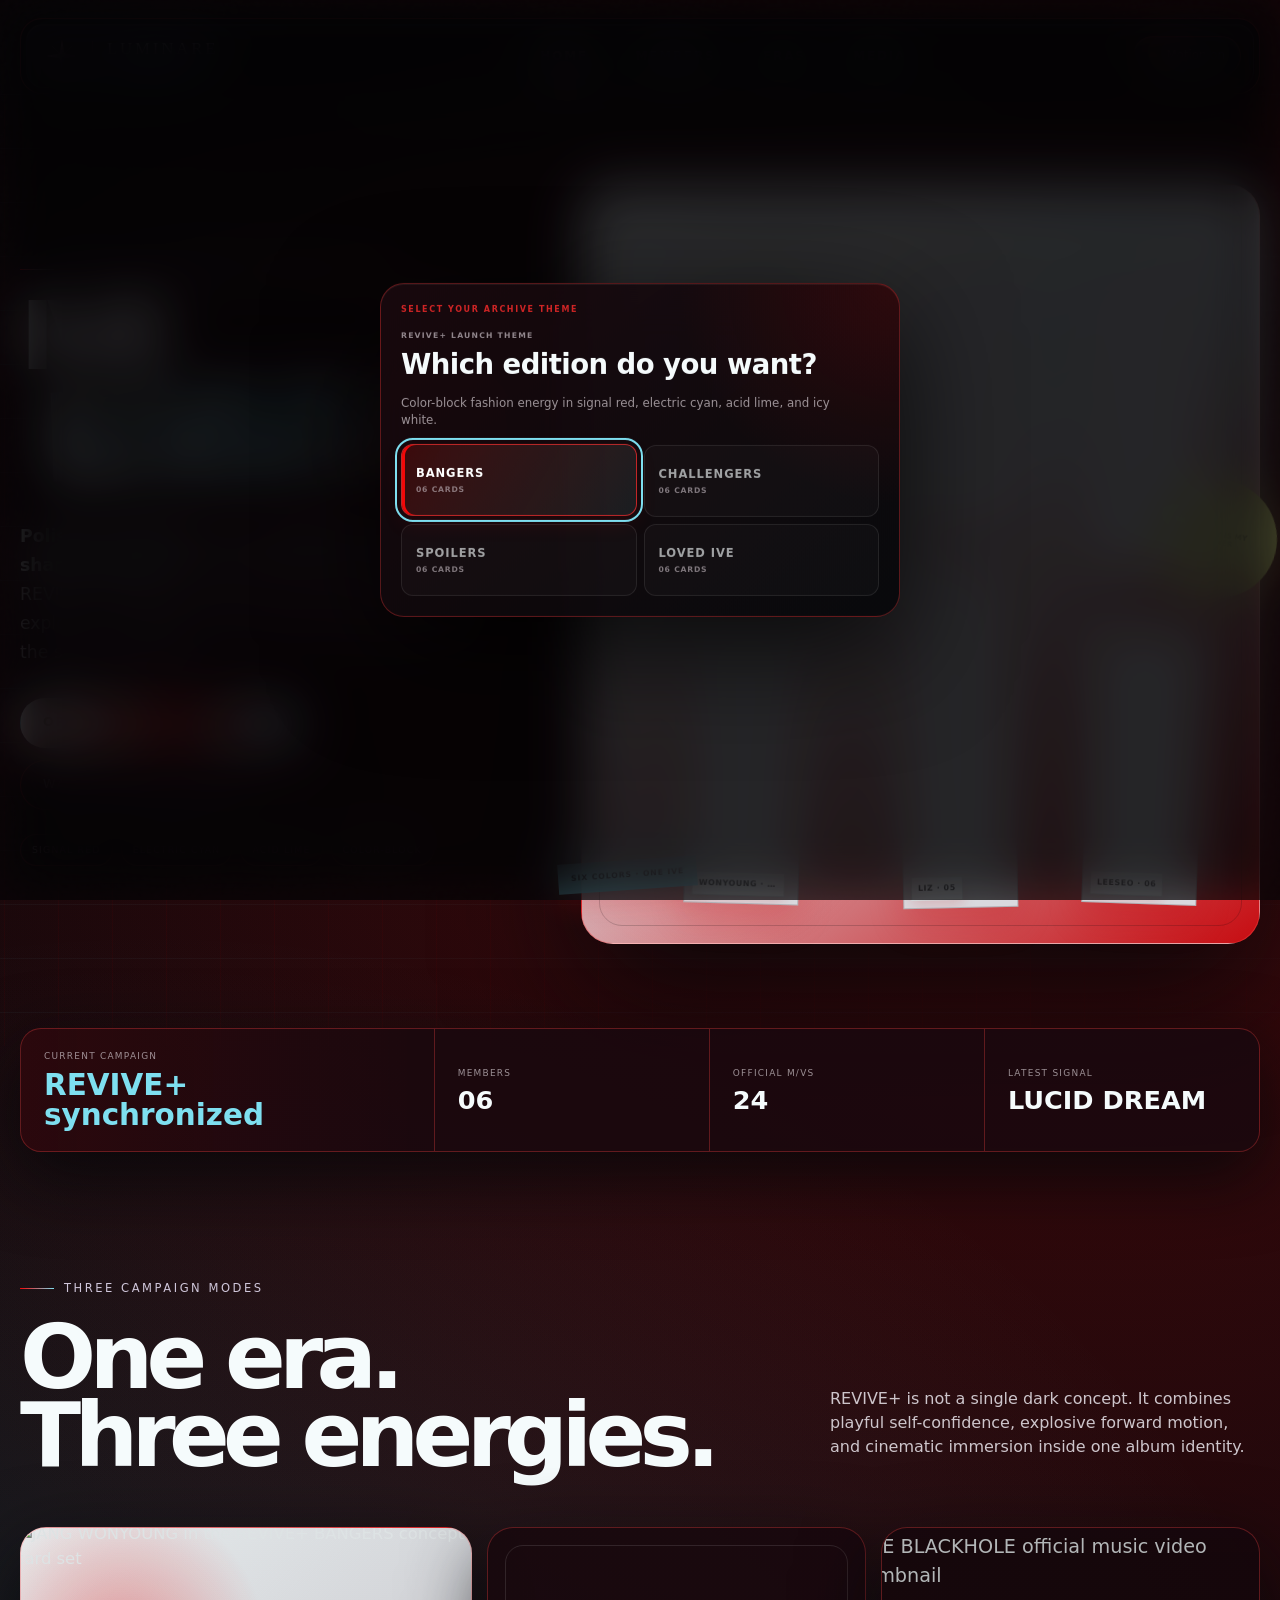
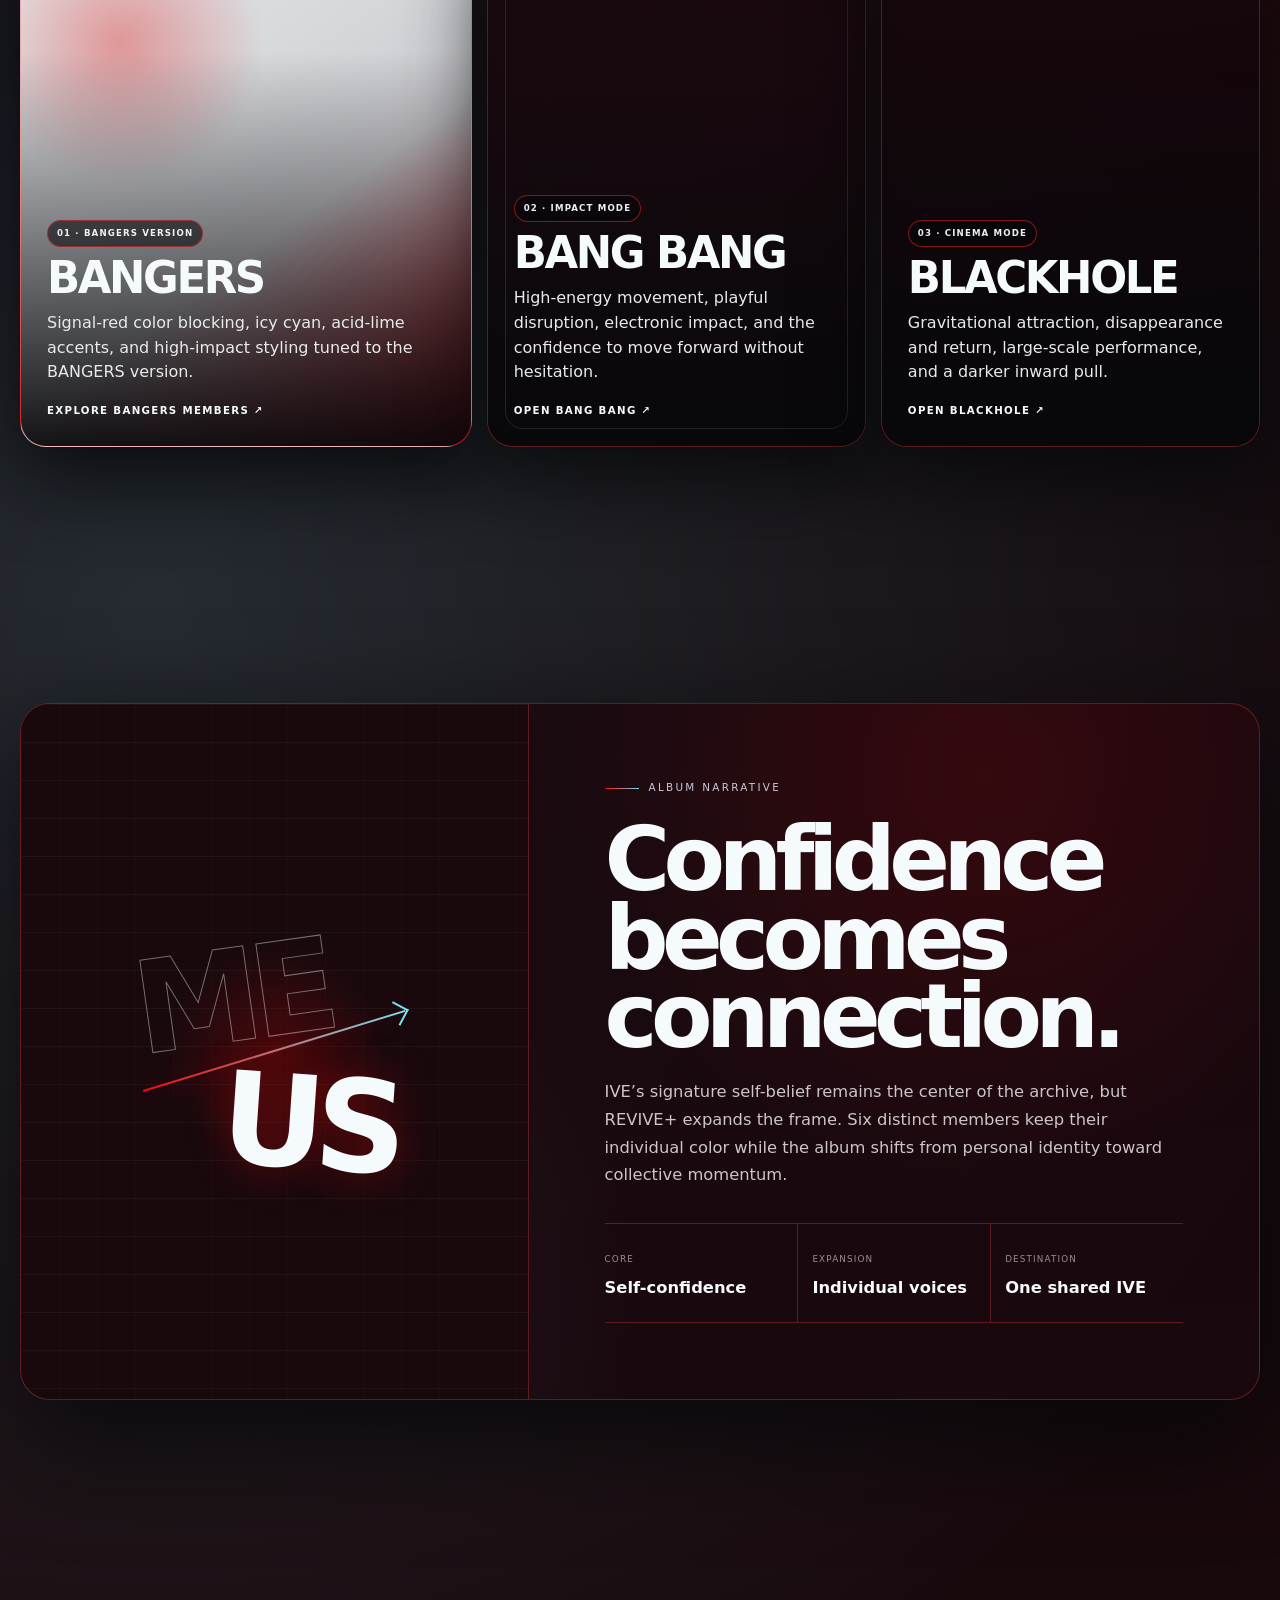
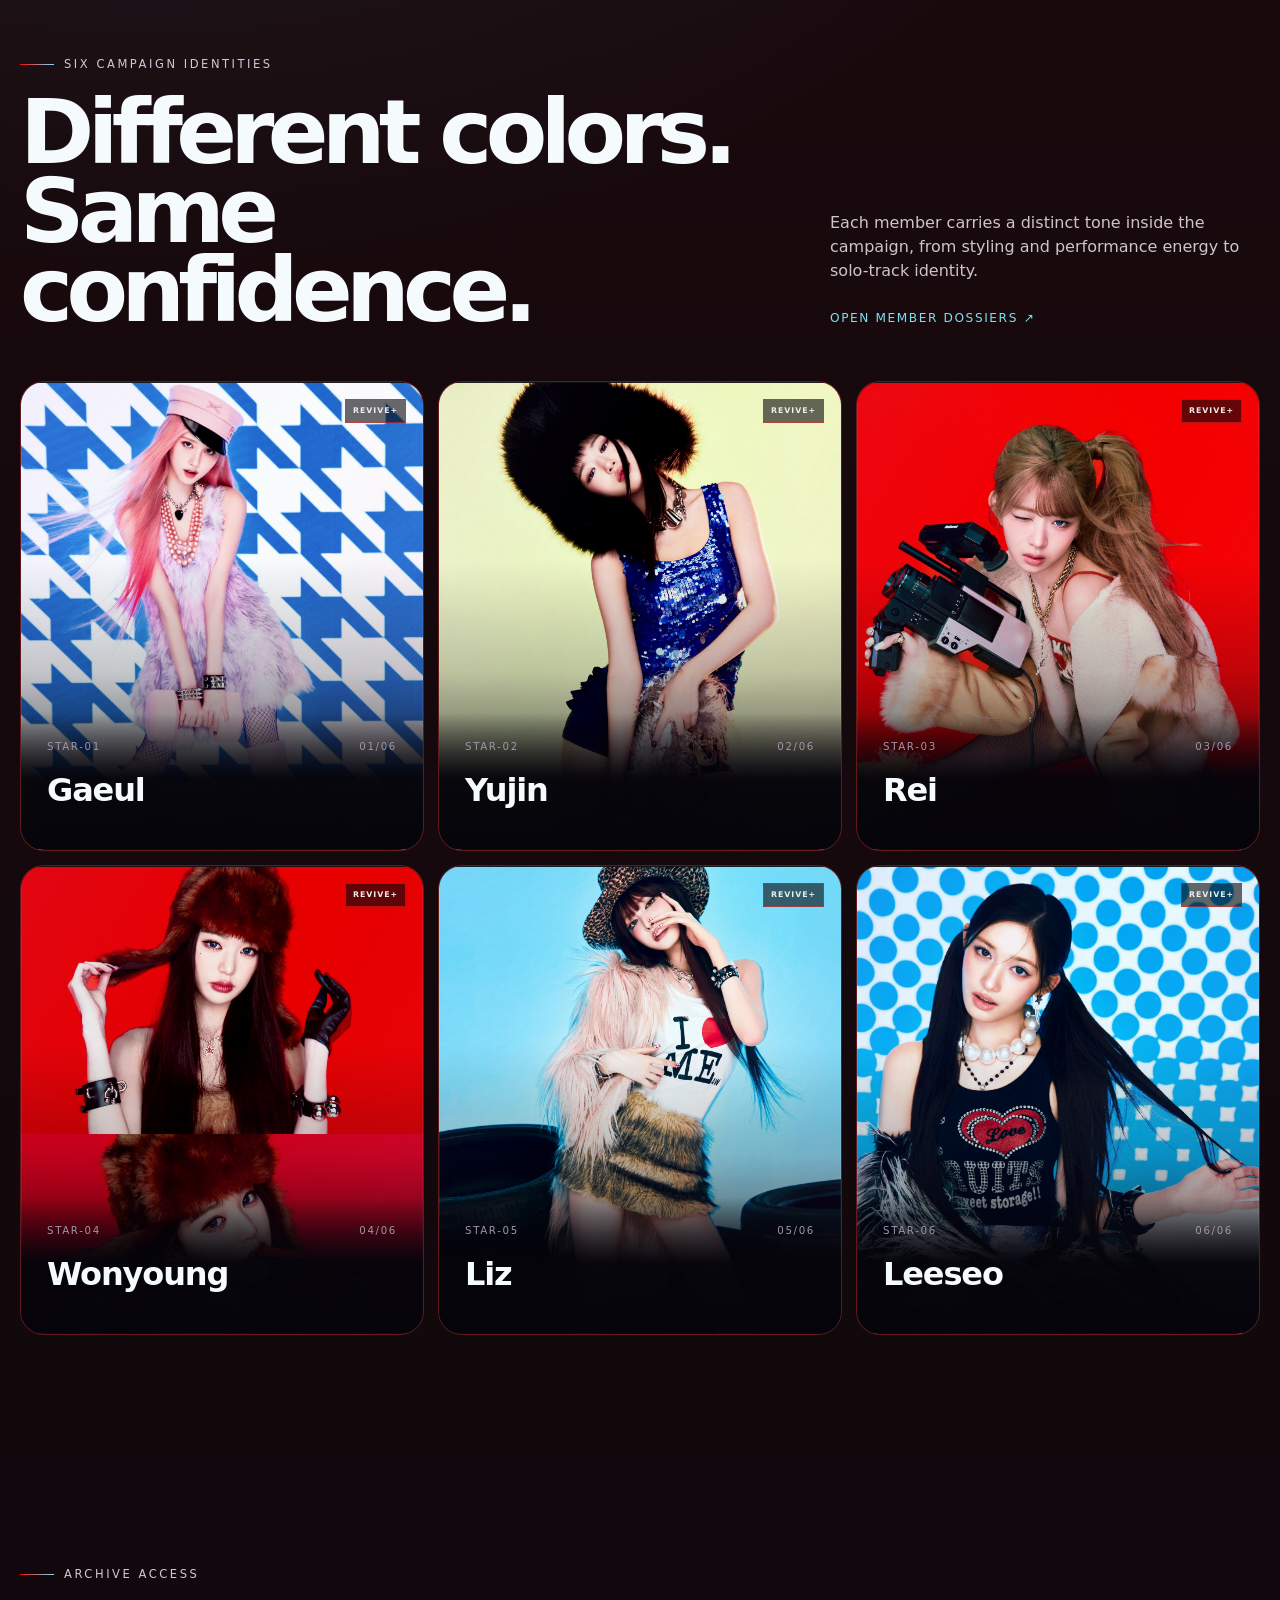
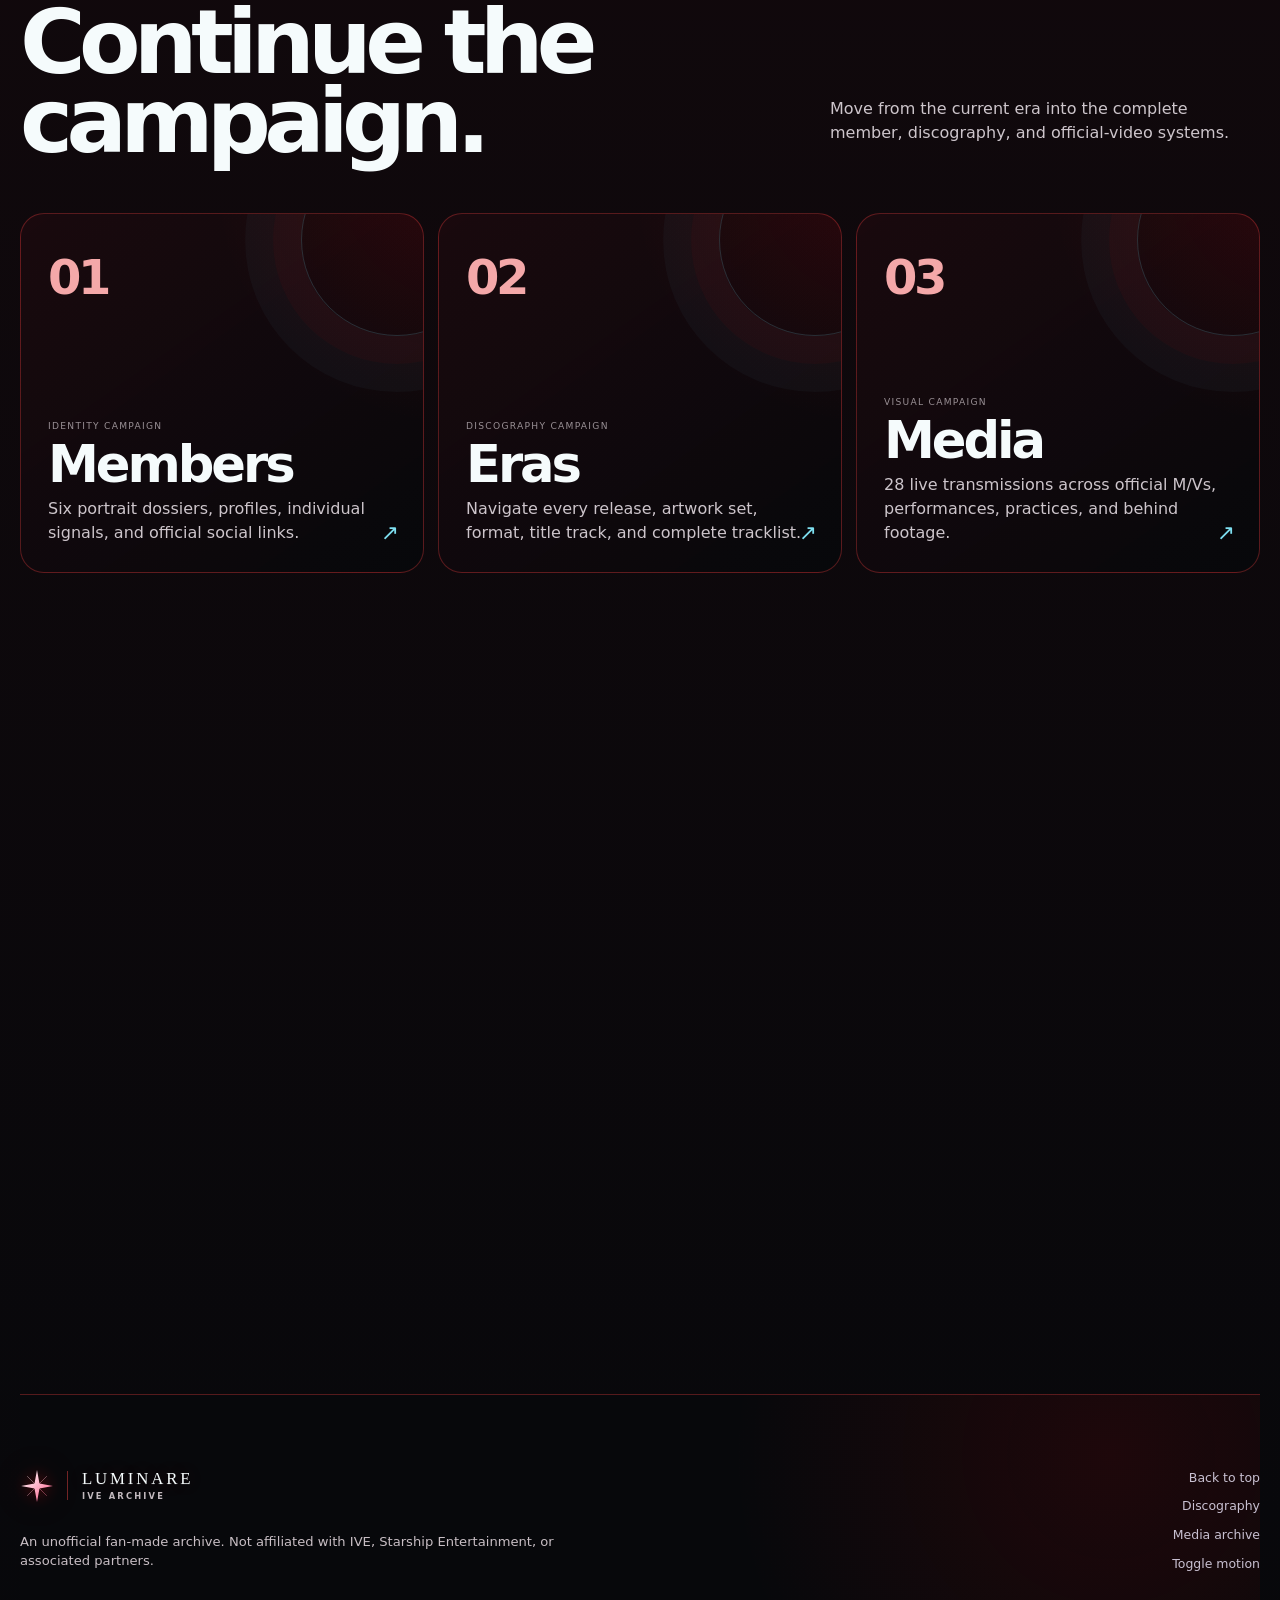
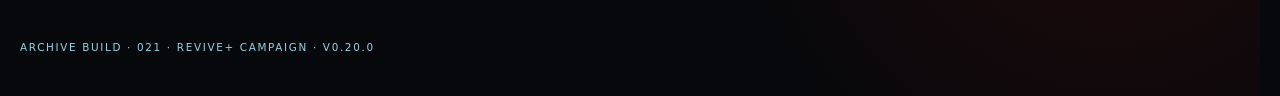
==== commit 61ae8300: "Align SPOILERS Rei card v61" ====
--- a/index.html
+++ b/index.html
@@ -6,7 +6,7 @@
   <meta name="description" content="LUMINARE · IVE Archive — a REVIVE+ inspired fan archive for IVE members, eras, discography, and official media." />
   <title>LUMINARE · IVE Archive · REVIVE+</title>
   <link rel="icon" type="image/svg+xml" href="assets/luminare-mark.svg" />
-  <script src="album-theme-sync.js?v=spoilers-alternates-v60"></script>
+  <script src="album-theme-sync.js?v=spoilers-rei-align-v61"></script>
   <script>
     (() => {
       const editions = new Set(['bangers', 'challengers', 'spoilers', 'loved-ive']);
@@ -21,19 +21,19 @@
     })();
   </script>
   <link rel="stylesheet" href="revive-member-sets.css" />
-  <script src="revive-member-sets.js?v=spoilers-alternates-v60" defer></script>
-  <link rel="preload" as="image" href="assets/revive/member-cards/bangers/gaeul.jpg?v=spoilers-alternates-v60" fetchpriority="high" />
-  <link rel="preload" as="image" href="assets/revive/member-cards/bangers/yujin.jpg?v=spoilers-alternates-v60" fetchpriority="high" />
-  <link rel="preload" as="image" href="assets/revive/member-cards/bangers/rei.jpg?v=spoilers-alternates-v60" fetchpriority="high" />
-  <link rel="preload" as="image" href="assets/revive/member-cards/bangers/wonyoung.jpg?v=spoilers-alternates-v60" fetchpriority="high" />
-  <link rel="preload" as="image" href="assets/revive/member-cards/bangers/liz.jpg?v=spoilers-alternates-v60" fetchpriority="high" />
-  <link rel="preload" as="image" href="assets/revive/member-cards/bangers/leeseo.jpg?v=spoilers-alternates-v60" fetchpriority="high" />
+  <script src="revive-member-sets.js?v=spoilers-rei-align-v61" defer></script>
+  <link rel="preload" as="image" href="assets/revive/member-cards/bangers/gaeul.jpg?v=spoilers-rei-align-v61" fetchpriority="high" />
+  <link rel="preload" as="image" href="assets/revive/member-cards/bangers/yujin.jpg?v=spoilers-rei-align-v61" fetchpriority="high" />
+  <link rel="preload" as="image" href="assets/revive/member-cards/bangers/rei.jpg?v=spoilers-rei-align-v61" fetchpriority="high" />
+  <link rel="preload" as="image" href="assets/revive/member-cards/bangers/wonyoung.jpg?v=spoilers-rei-align-v61" fetchpriority="high" />
+  <link rel="preload" as="image" href="assets/revive/member-cards/bangers/liz.jpg?v=spoilers-rei-align-v61" fetchpriority="high" />
+  <link rel="preload" as="image" href="assets/revive/member-cards/bangers/leeseo.jpg?v=spoilers-rei-align-v61" fetchpriority="high" />
   <link rel="stylesheet" href="styles.css" />
   <link rel="stylesheet" href="member-cards.css" />
   <link rel="stylesheet" href="home-revive.css" />
   <link rel="stylesheet" href="home-campaign-board-fix.css" />
   <script src="script.js" defer></script>
-  <script src="home-revive.js?v=spoilers-alternates-v60" defer></script>
+  <script src="home-revive.js?v=spoilers-rei-align-v61" defer></script>
   <link rel="stylesheet" href="header-editorial-glass.css" />
   <link rel="stylesheet" href="album-cover-theme.css" />
 </head>
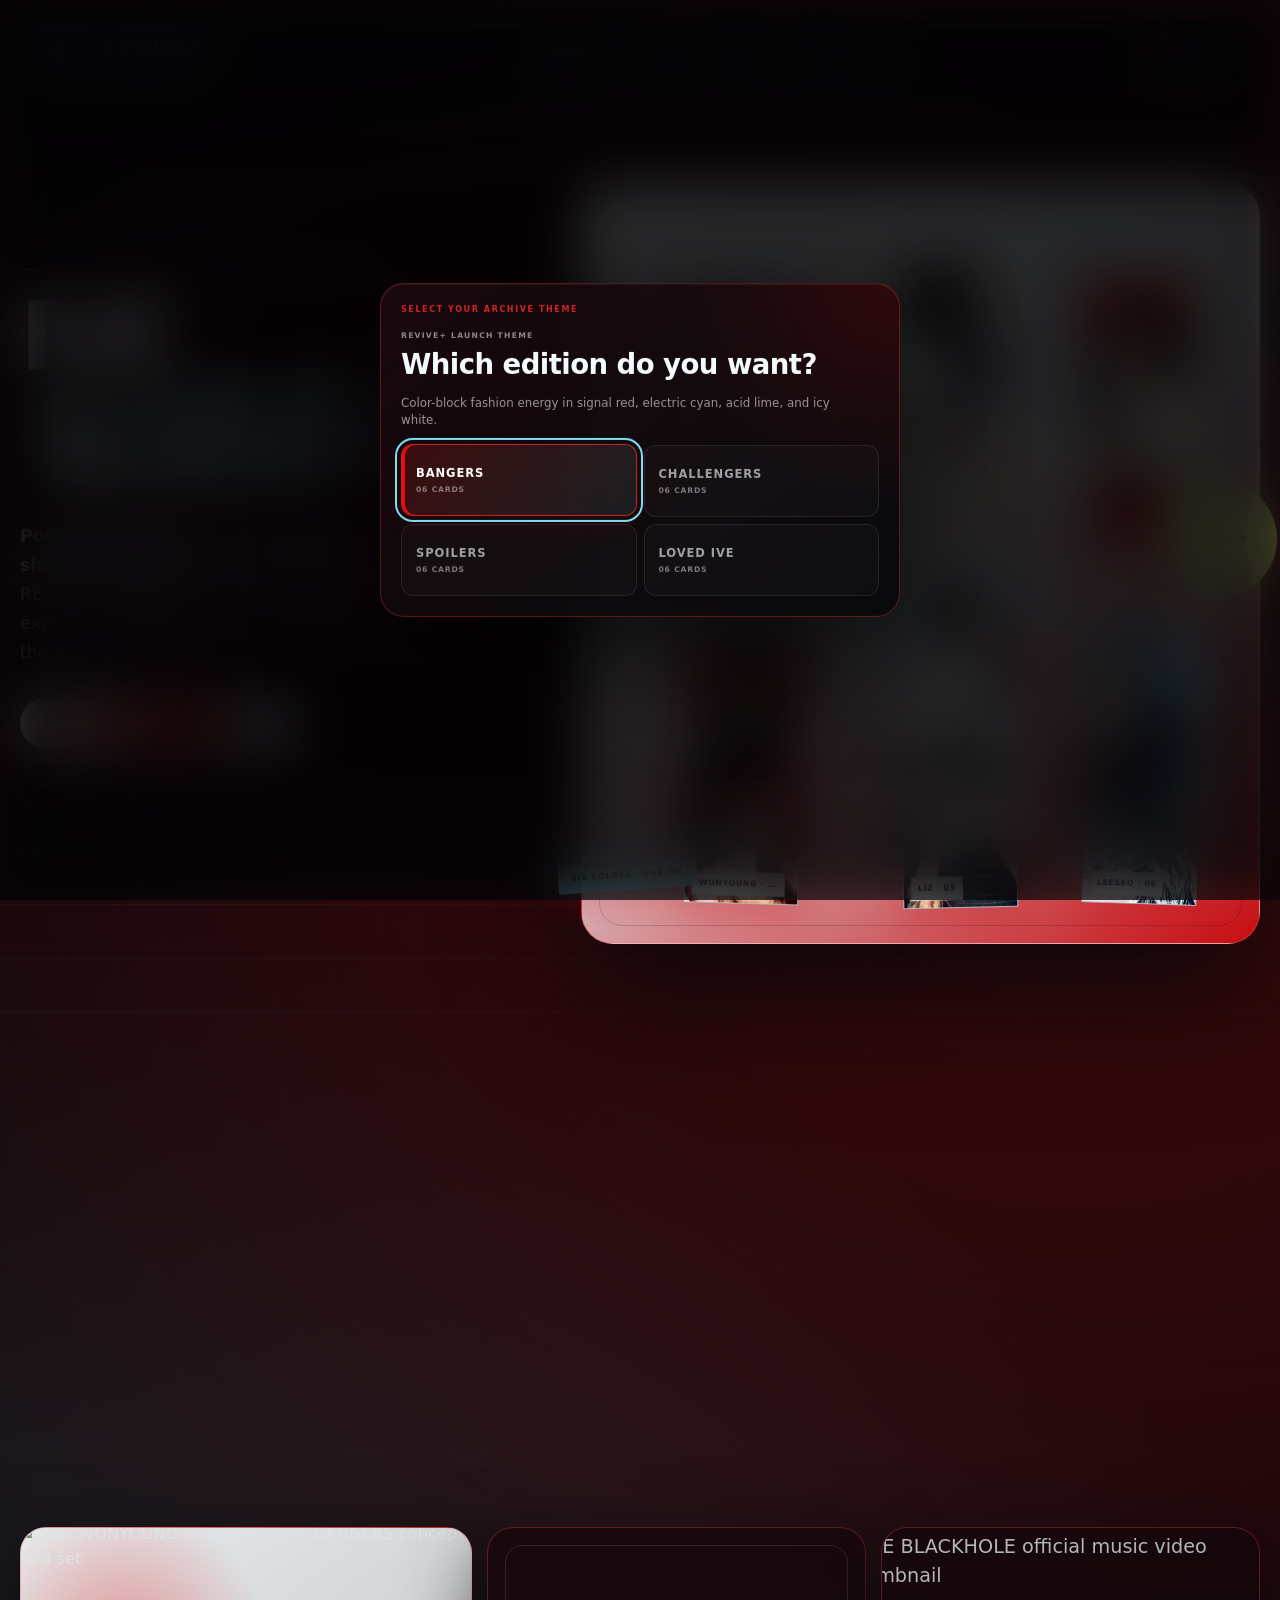
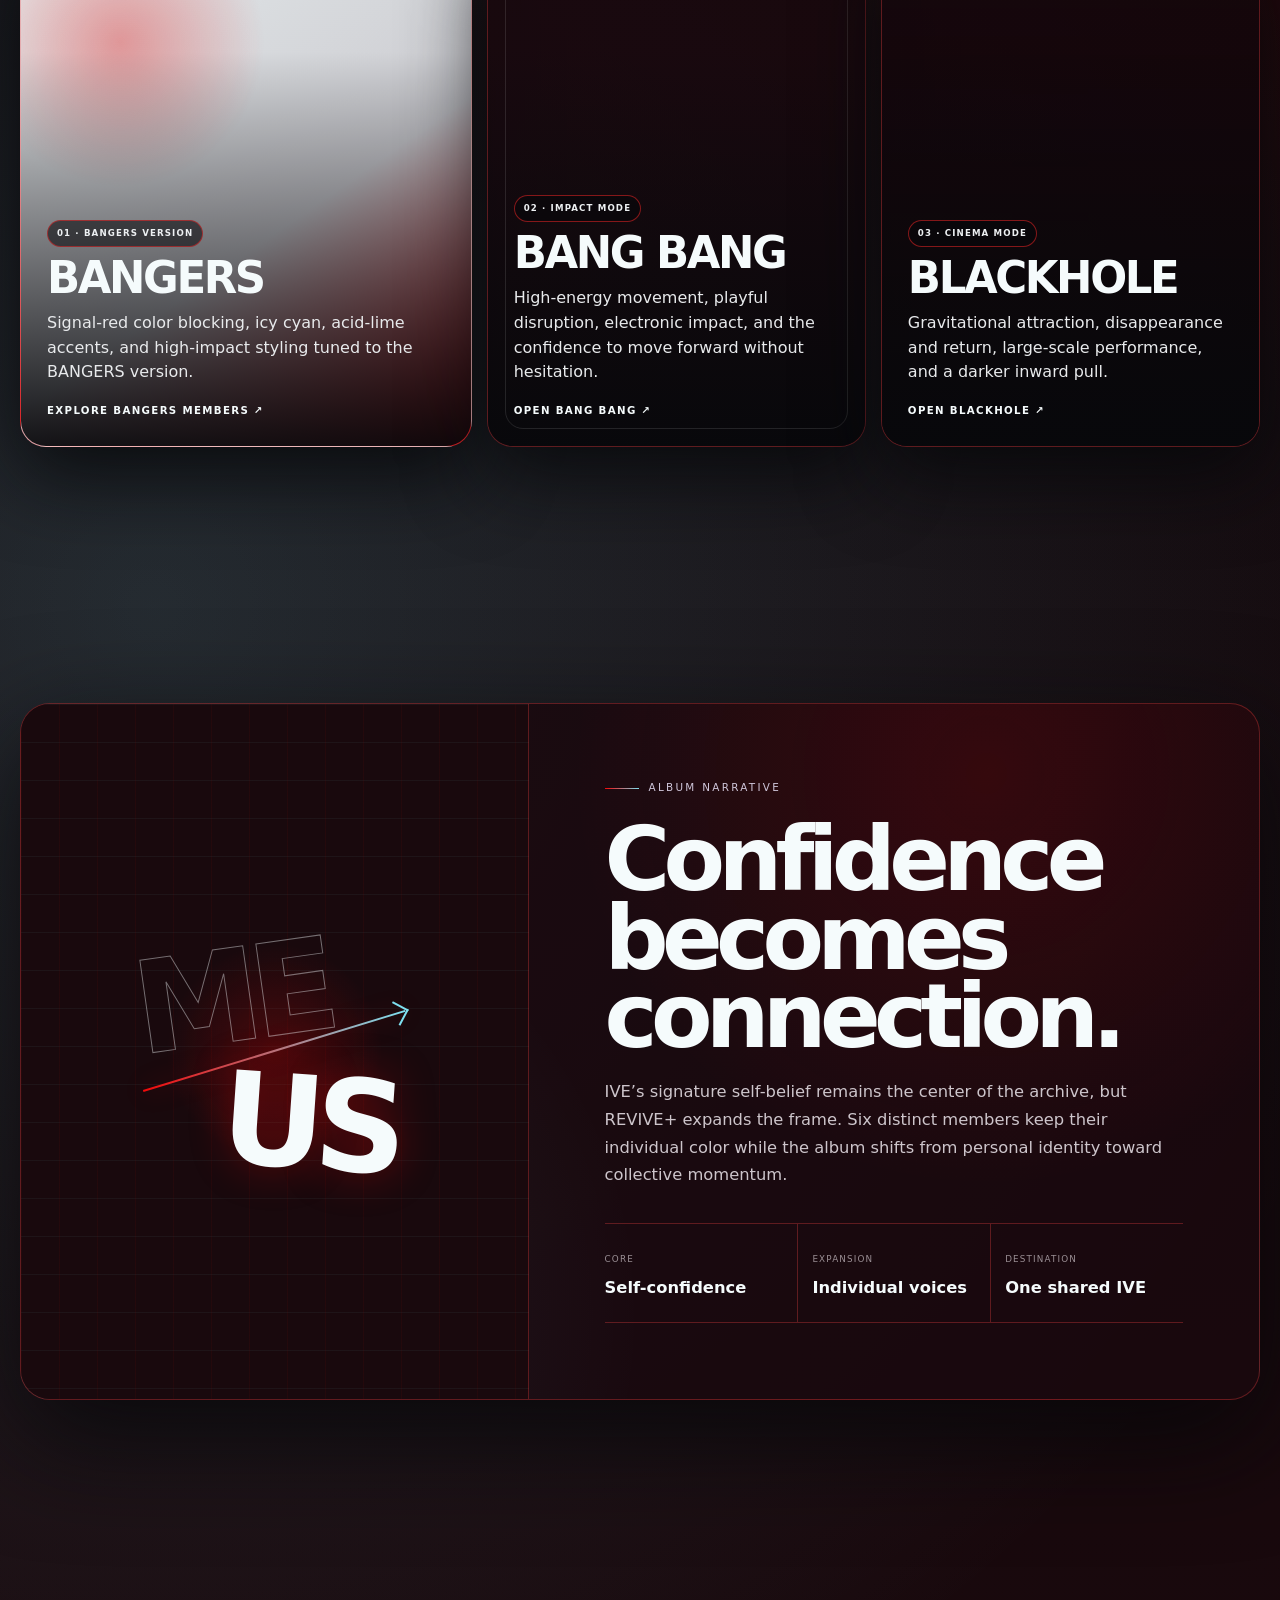
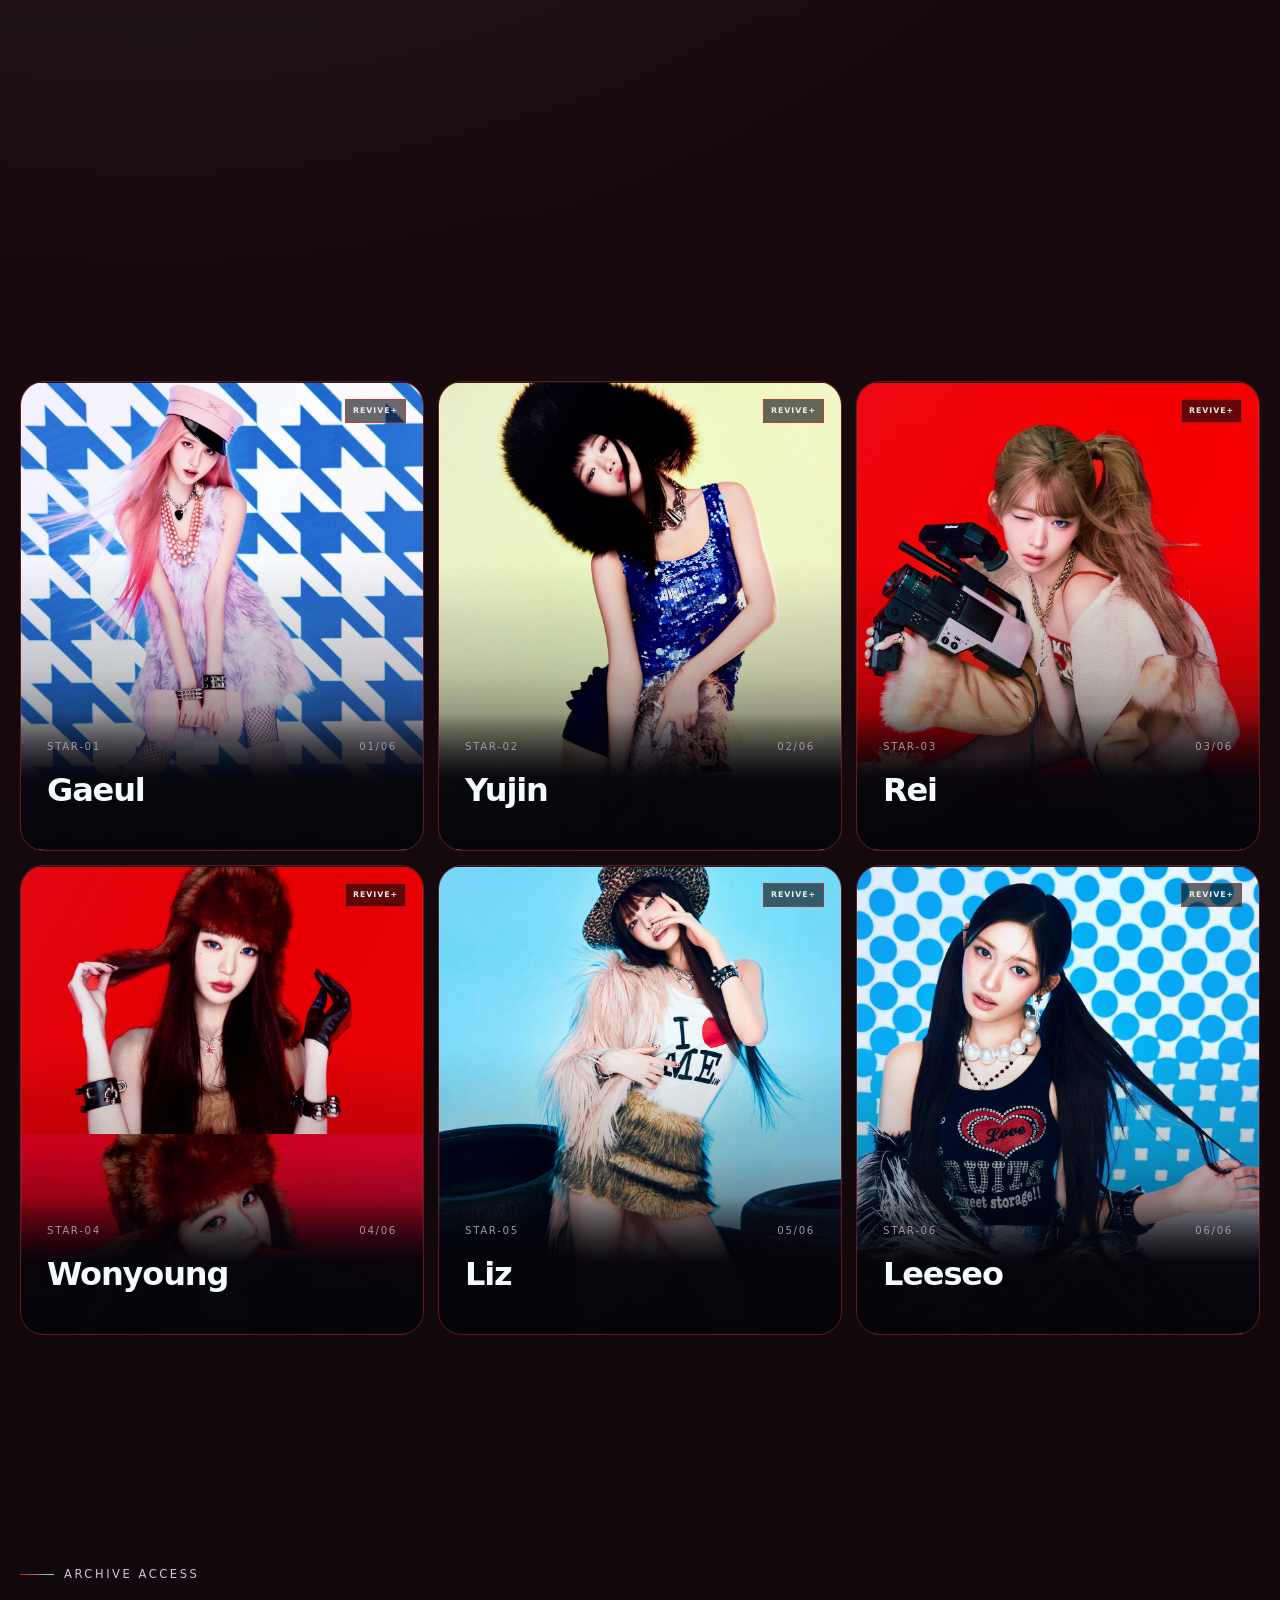
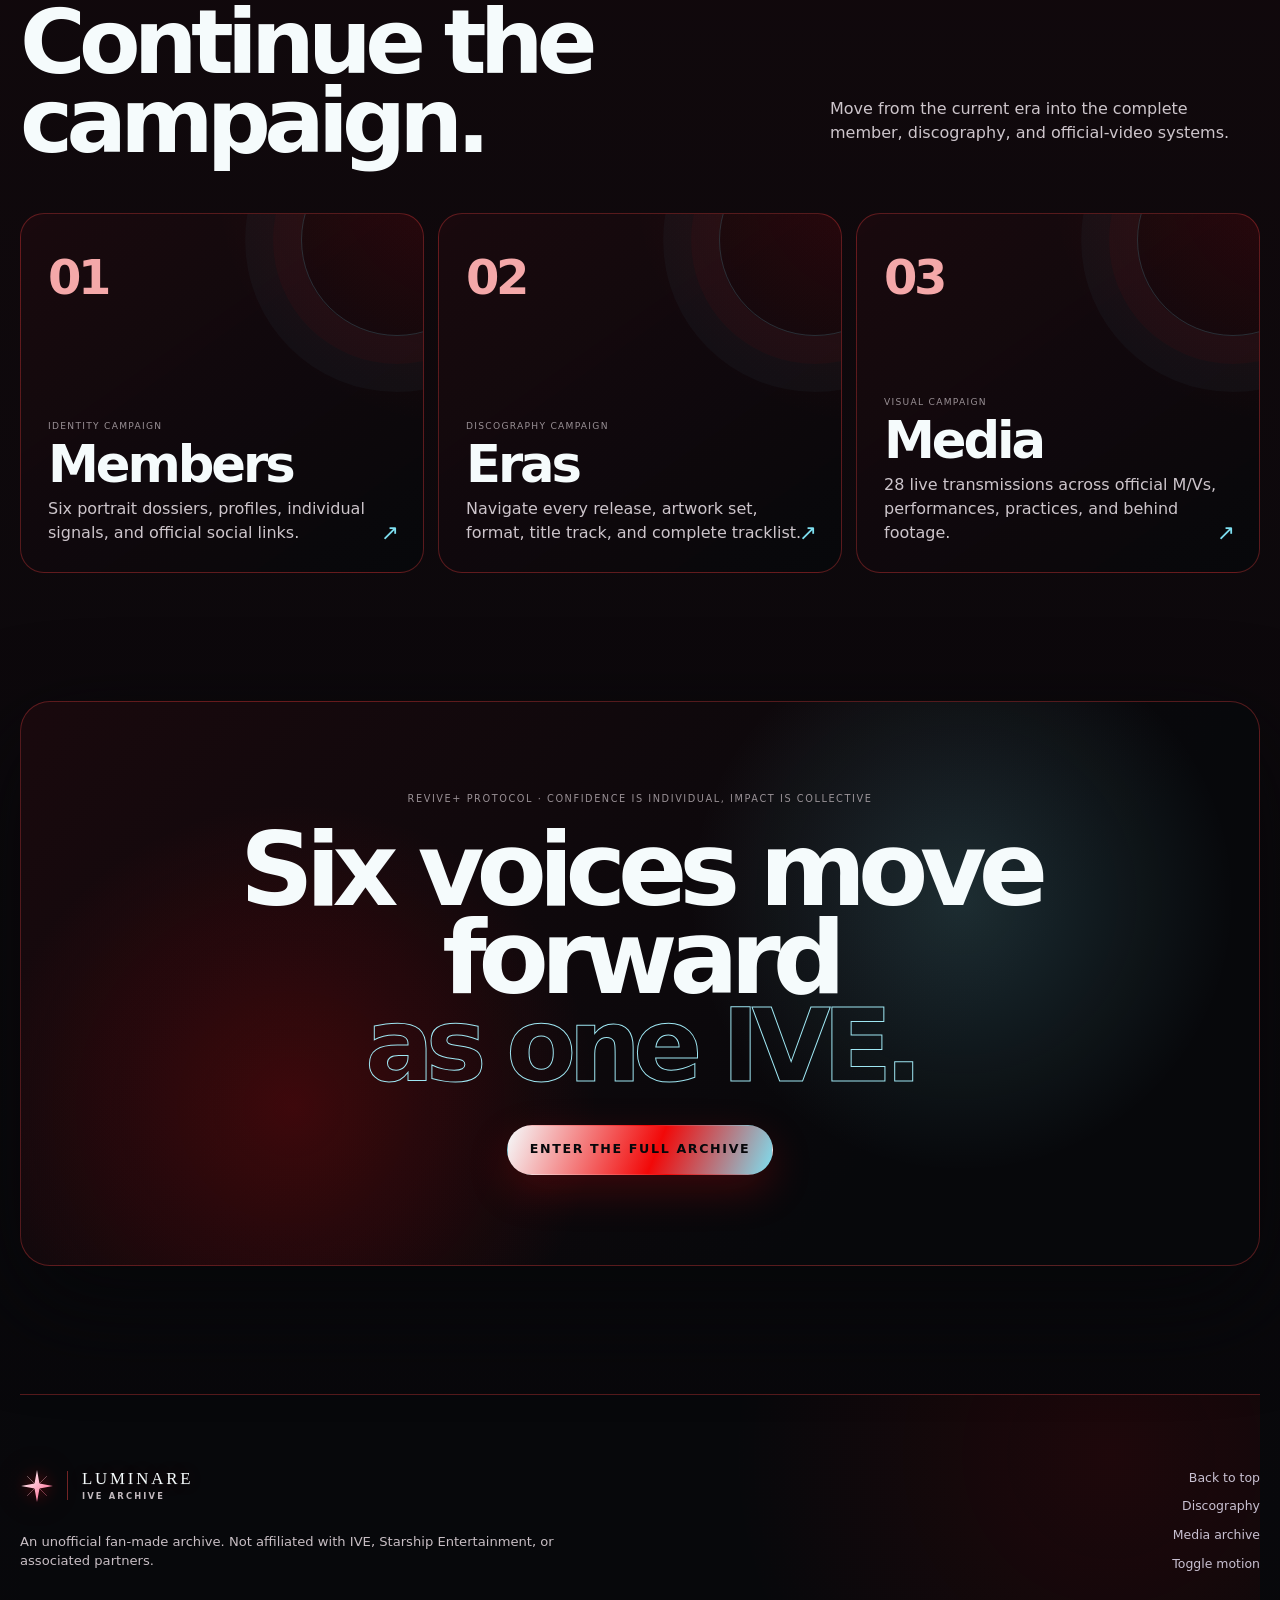
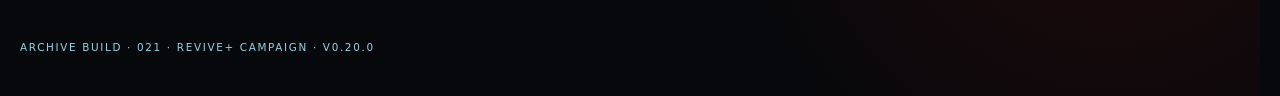
==== commit 2909b852: "Fix mobile member-card memory pressure v62" ====
--- a/index.html
+++ b/index.html
@@ -6,7 +6,7 @@
   <meta name="description" content="LUMINARE · IVE Archive — a REVIVE+ inspired fan archive for IVE members, eras, discography, and official media." />
   <title>LUMINARE · IVE Archive · REVIVE+</title>
   <link rel="icon" type="image/svg+xml" href="assets/luminare-mark.svg" />
-  <script src="album-theme-sync.js?v=spoilers-rei-align-v61"></script>
+  <script src="album-theme-sync.js?v=mobile-card-memory-fix-v62"></script>
   <script>
     (() => {
       const editions = new Set(['bangers', 'challengers', 'spoilers', 'loved-ive']);
@@ -21,19 +21,19 @@
     })();
   </script>
   <link rel="stylesheet" href="revive-member-sets.css" />
-  <script src="revive-member-sets.js?v=spoilers-rei-align-v61" defer></script>
-  <link rel="preload" as="image" href="assets/revive/member-cards/bangers/gaeul.jpg?v=spoilers-rei-align-v61" fetchpriority="high" />
-  <link rel="preload" as="image" href="assets/revive/member-cards/bangers/yujin.jpg?v=spoilers-rei-align-v61" fetchpriority="high" />
-  <link rel="preload" as="image" href="assets/revive/member-cards/bangers/rei.jpg?v=spoilers-rei-align-v61" fetchpriority="high" />
-  <link rel="preload" as="image" href="assets/revive/member-cards/bangers/wonyoung.jpg?v=spoilers-rei-align-v61" fetchpriority="high" />
-  <link rel="preload" as="image" href="assets/revive/member-cards/bangers/liz.jpg?v=spoilers-rei-align-v61" fetchpriority="high" />
-  <link rel="preload" as="image" href="assets/revive/member-cards/bangers/leeseo.jpg?v=spoilers-rei-align-v61" fetchpriority="high" />
+  <script src="revive-member-sets.js?v=mobile-card-memory-fix-v62" defer></script>
+  <link rel="preload" as="image" href="assets/revive/member-cards/bangers/gaeul.jpg?v=mobile-card-memory-fix-v62" fetchpriority="high" />
+  <link rel="preload" as="image" href="assets/revive/member-cards/bangers/yujin.jpg?v=mobile-card-memory-fix-v62" fetchpriority="high" />
+  <link rel="preload" as="image" href="assets/revive/member-cards/bangers/rei.jpg?v=mobile-card-memory-fix-v62" fetchpriority="high" />
+  <link rel="preload" as="image" href="assets/revive/member-cards/bangers/wonyoung.jpg?v=mobile-card-memory-fix-v62" fetchpriority="high" />
+  <link rel="preload" as="image" href="assets/revive/member-cards/bangers/liz.jpg?v=mobile-card-memory-fix-v62" fetchpriority="high" />
+  <link rel="preload" as="image" href="assets/revive/member-cards/bangers/leeseo.jpg?v=mobile-card-memory-fix-v62" fetchpriority="high" />
   <link rel="stylesheet" href="styles.css" />
   <link rel="stylesheet" href="member-cards.css" />
   <link rel="stylesheet" href="home-revive.css" />
   <link rel="stylesheet" href="home-campaign-board-fix.css" />
   <script src="script.js" defer></script>
-  <script src="home-revive.js?v=spoilers-rei-align-v61" defer></script>
+  <script src="home-revive.js?v=mobile-card-memory-fix-v62" defer></script>
   <link rel="stylesheet" href="header-editorial-glass.css" />
   <link rel="stylesheet" href="album-cover-theme.css" />
 </head>
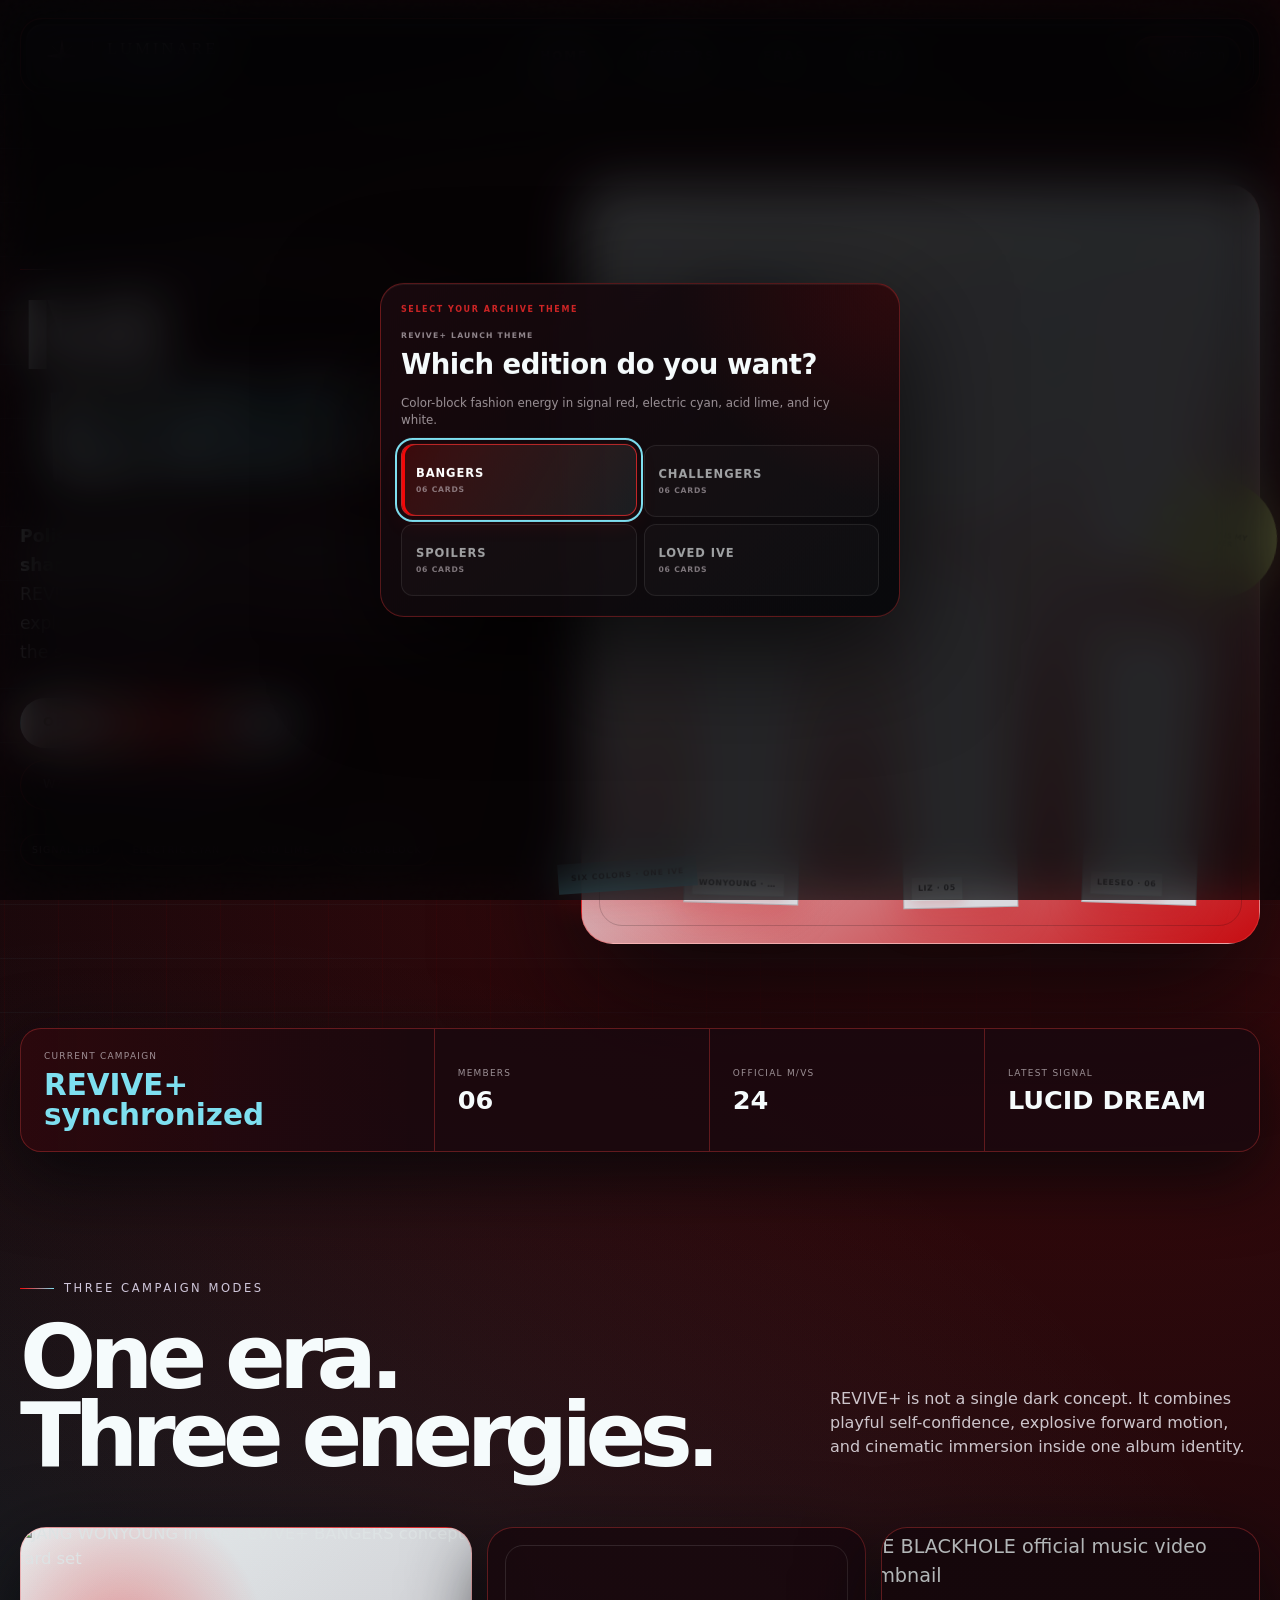
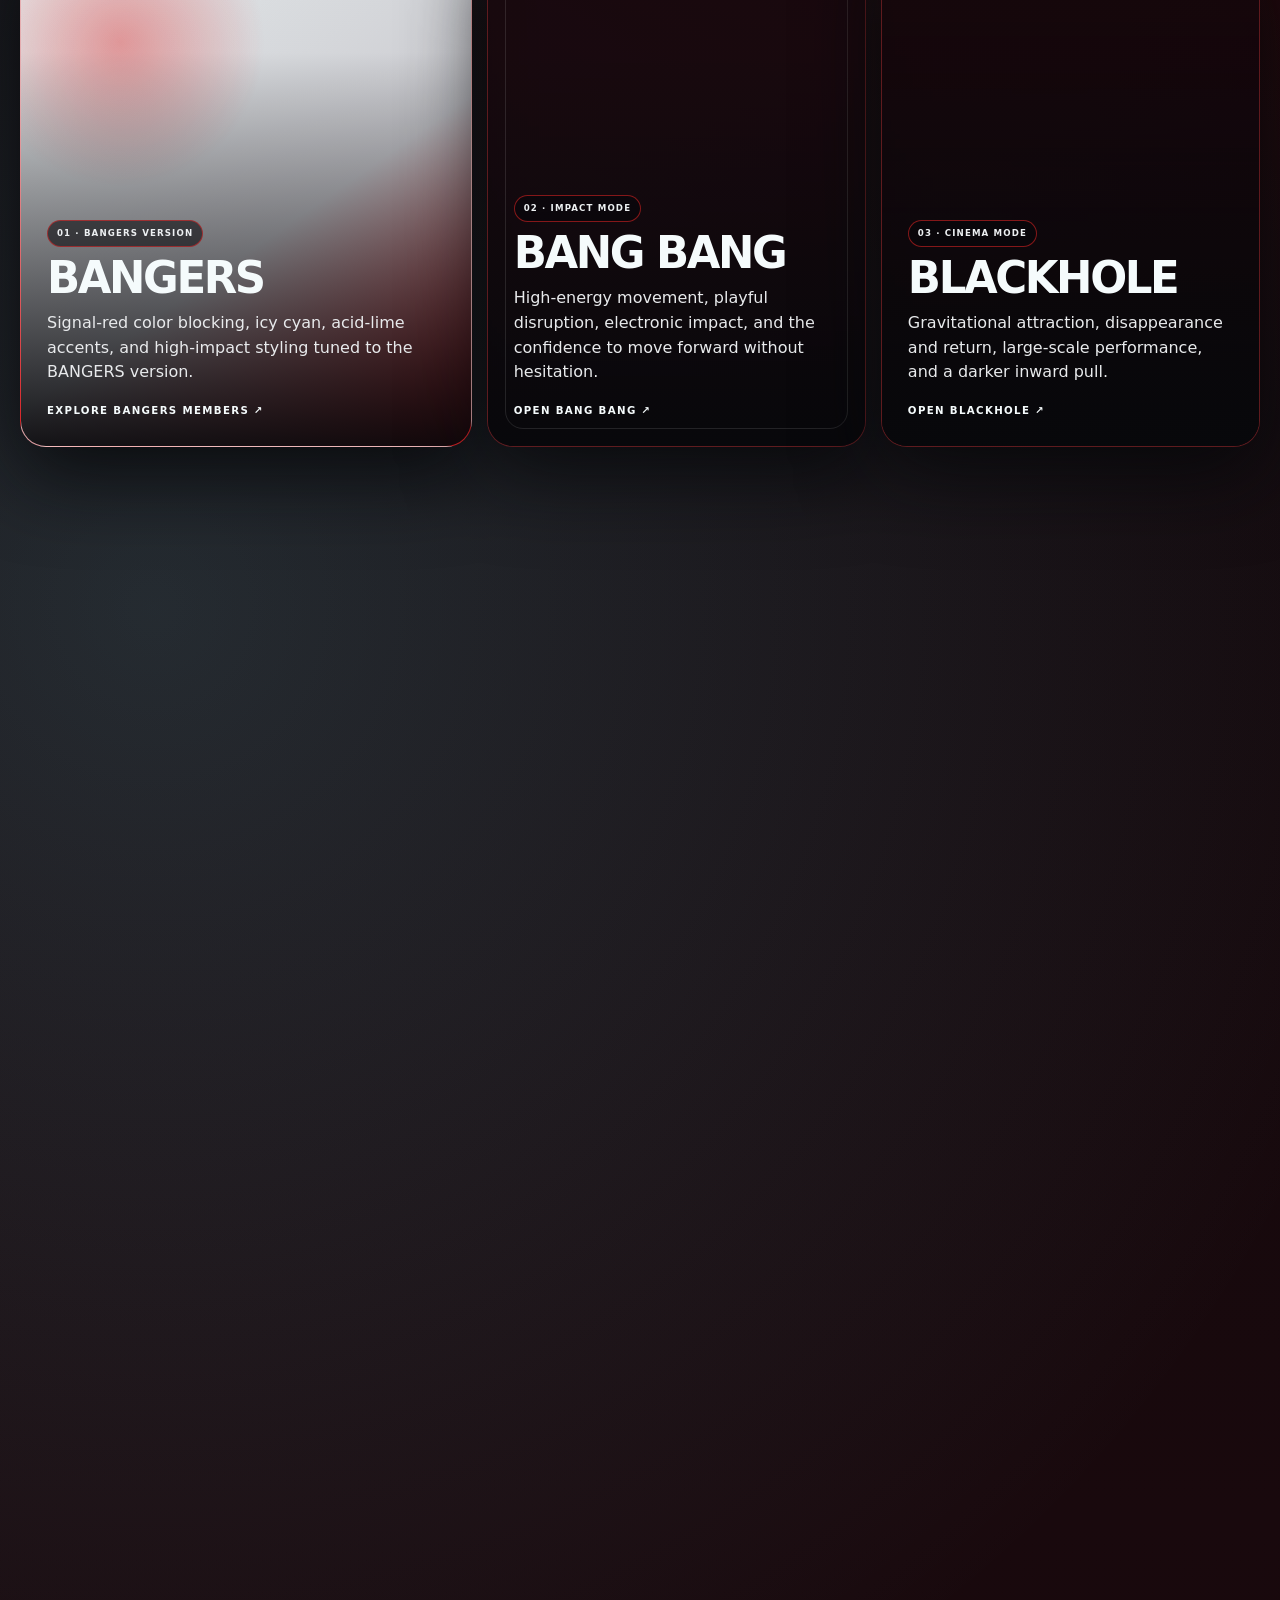
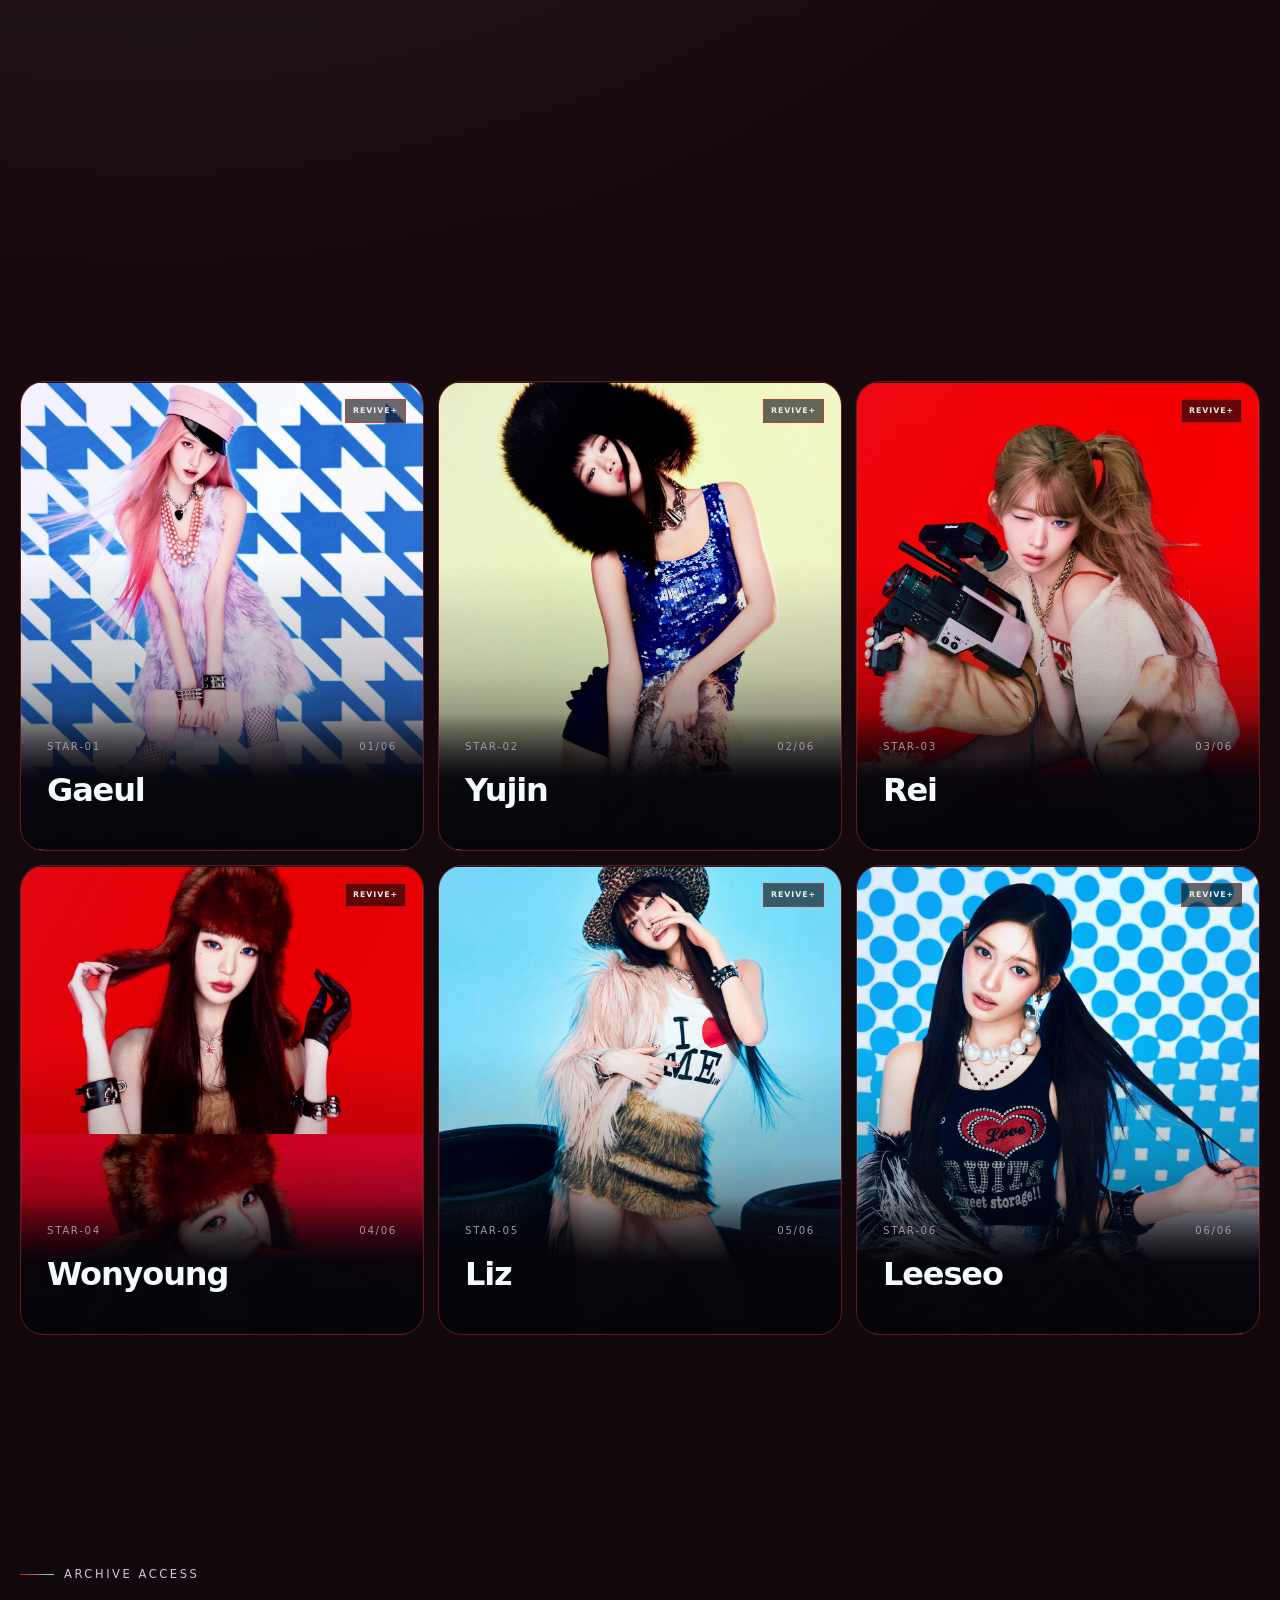
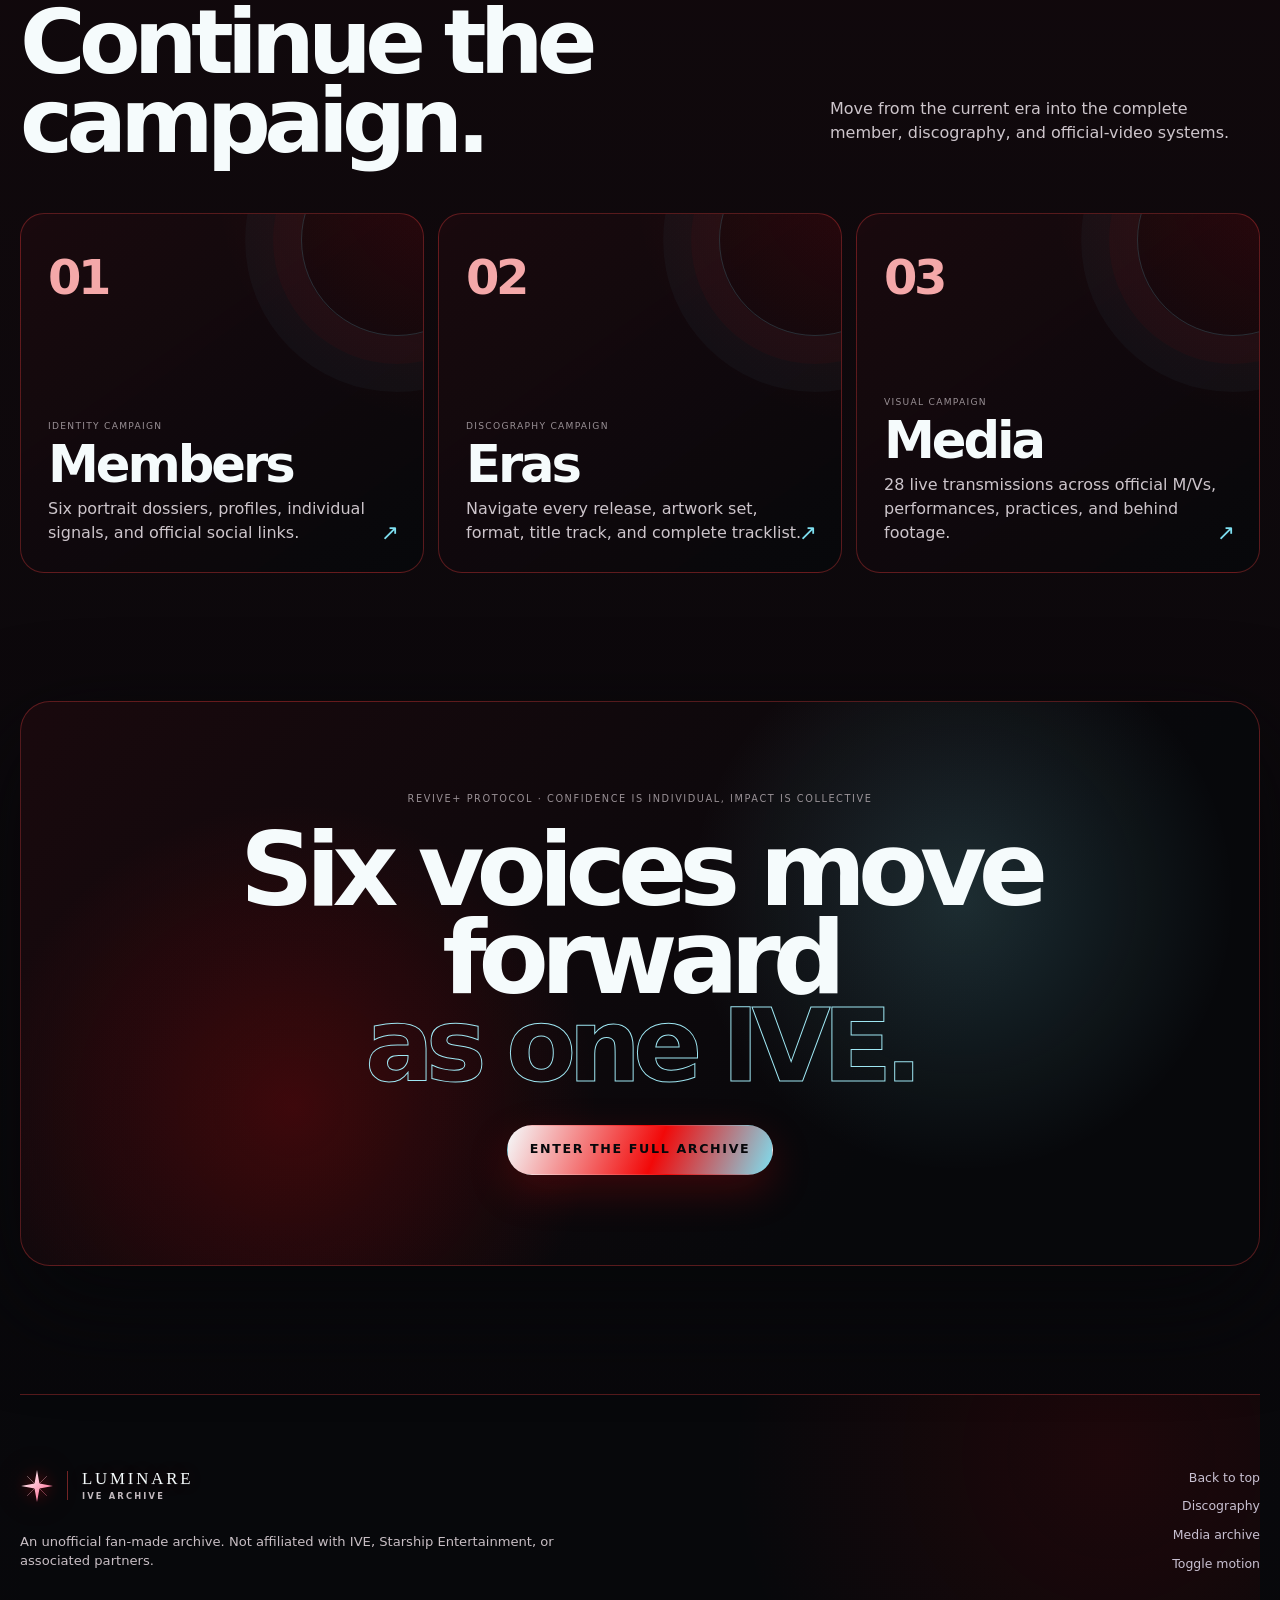
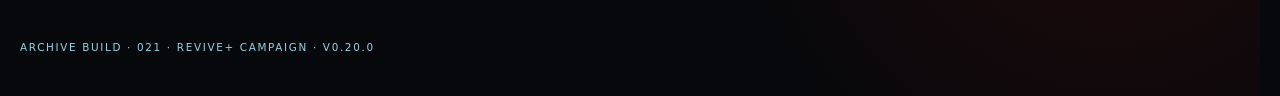
==== commit 16414870: "Prevent mobile member-card freeze v63" ====
--- a/index.html
+++ b/index.html
@@ -6,7 +6,7 @@
   <meta name="description" content="LUMINARE · IVE Archive — a REVIVE+ inspired fan archive for IVE members, eras, discography, and official media." />
   <title>LUMINARE · IVE Archive · REVIVE+</title>
   <link rel="icon" type="image/svg+xml" href="assets/luminare-mark.svg" />
-  <script src="album-theme-sync.js?v=mobile-card-memory-fix-v62"></script>
+  <script src="album-theme-sync.js?v=mobile-card-freeze-fix-v63"></script>
   <script>
     (() => {
       const editions = new Set(['bangers', 'challengers', 'spoilers', 'loved-ive']);
@@ -21,19 +21,13 @@
     })();
   </script>
   <link rel="stylesheet" href="revive-member-sets.css" />
-  <script src="revive-member-sets.js?v=mobile-card-memory-fix-v62" defer></script>
-  <link rel="preload" as="image" href="assets/revive/member-cards/bangers/gaeul.jpg?v=mobile-card-memory-fix-v62" fetchpriority="high" />
-  <link rel="preload" as="image" href="assets/revive/member-cards/bangers/yujin.jpg?v=mobile-card-memory-fix-v62" fetchpriority="high" />
-  <link rel="preload" as="image" href="assets/revive/member-cards/bangers/rei.jpg?v=mobile-card-memory-fix-v62" fetchpriority="high" />
-  <link rel="preload" as="image" href="assets/revive/member-cards/bangers/wonyoung.jpg?v=mobile-card-memory-fix-v62" fetchpriority="high" />
-  <link rel="preload" as="image" href="assets/revive/member-cards/bangers/liz.jpg?v=mobile-card-memory-fix-v62" fetchpriority="high" />
-  <link rel="preload" as="image" href="assets/revive/member-cards/bangers/leeseo.jpg?v=mobile-card-memory-fix-v62" fetchpriority="high" />
+  <script src="revive-member-sets.js?v=mobile-card-freeze-fix-v63" defer></script>
   <link rel="stylesheet" href="styles.css" />
   <link rel="stylesheet" href="member-cards.css" />
   <link rel="stylesheet" href="home-revive.css" />
   <link rel="stylesheet" href="home-campaign-board-fix.css" />
   <script src="script.js" defer></script>
-  <script src="home-revive.js?v=mobile-card-memory-fix-v62" defer></script>
+  <script src="home-revive.js?v=mobile-card-freeze-fix-v63" defer></script>
   <link rel="stylesheet" href="header-editorial-glass.css" />
   <link rel="stylesheet" href="album-cover-theme.css" />
 </head>
